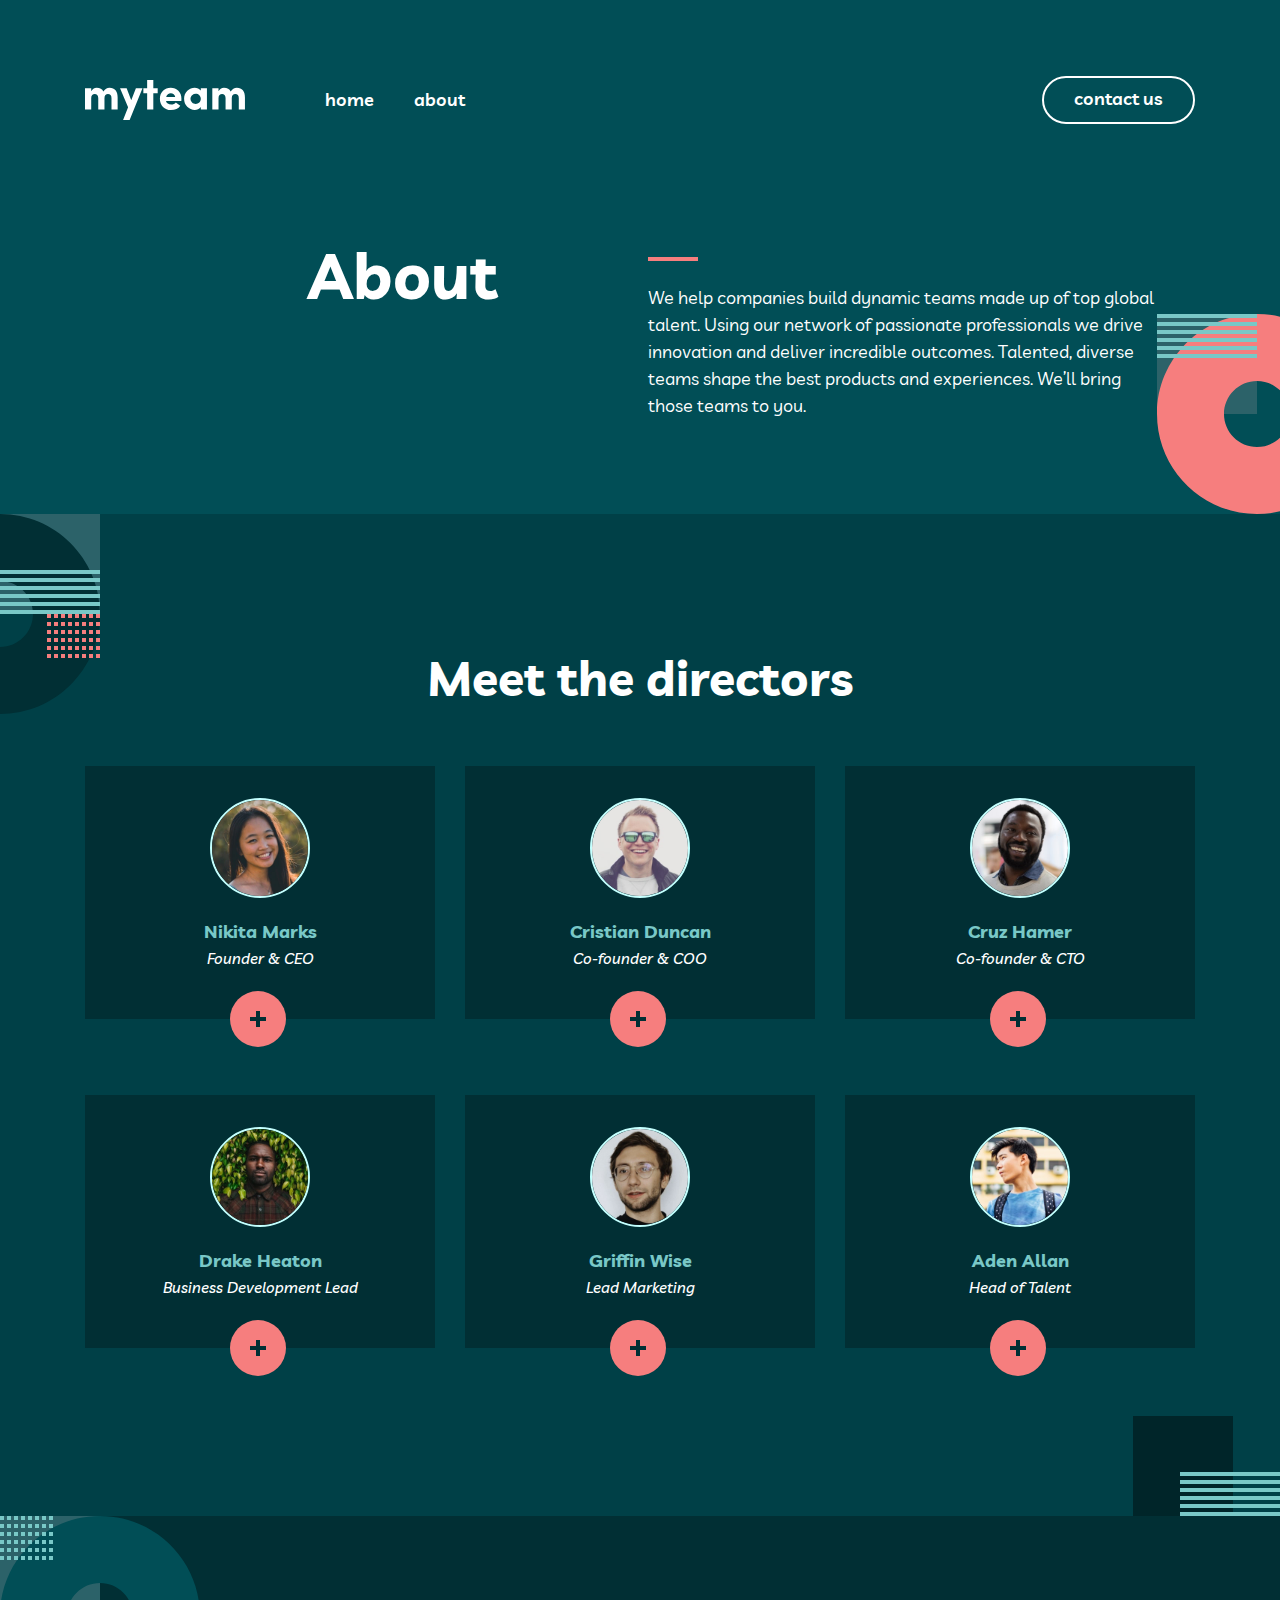
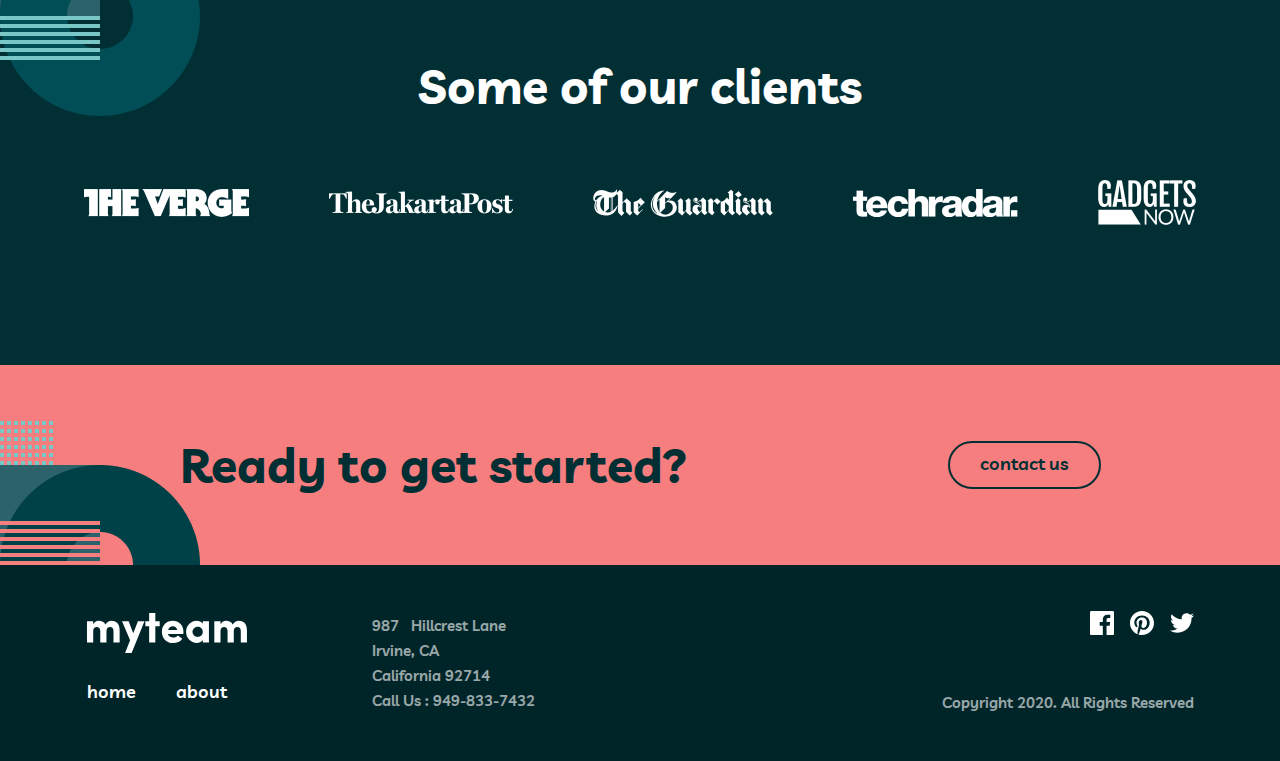
==== about.html @ 7f1a1cde "Merge pull request #20 from PovilasPal/GPTPOW-26-and-GPTPOW-27" ====
<!DOCTYPE html>
<html lang="en">
  <head>
    <meta charset="UTF-8" />
    <link rel="preconnect" href="https://fonts.googleapis.com" />
    <link rel="preconnect" href="https://fonts.gstatic.com" crossorigin />
    <link
      href="https://fonts.googleapis.com/css2?family=Exo+2:ital,wght@0,100..900;1,100..900&family=Livvic:ital,wght@0,100;0,200;0,300;0,400;0,500;0,600;0,700;0,900;1,100;1,200;1,300;1,400;1,500;1,600;1,700;1,900&display=swap"
      rel="stylesheet"
    />
    <link rel="stylesheet" href="css/styleDefault.css" />
    <link
      rel="stylesheet"
      href="https://cdnjs.cloudflare.com/ajax/libs/font-awesome/6.6.0/css/all.min.css"
      integrity="sha512-Kc323vGBEqzTmouAECnVceyQqyqdsSiqLQISBL29aUW4U/M7pSPA/gEUZQqv1cwx4OnYxTxve5UMg5GT6L4JJg=="
      crossorigin="anonymous"
      referrerpolicy="no-referrer"
    />
    <meta name="viewport" content="width=device-width, initial-scale=1.0" />
    <link rel="stylesheet" href="css/about.css" />
    <title>GPTPower</title>
  </head>
  <body>
    <header class="header-main">
      <div class="navbar">
        <!-- Navigation links -->
        <div class="nav-links">
          <!-- Logo as an image -->
          <img src="pictures/myteam 2.svg" alt="myteam" class="myteam-logo" />
          <!-- Home link -->
          <a href="index.html" class="nav-item home">home</a>
          <!-- About link -->
          <a href="about.html" class="nav-item about">about</a>
        </div>
        <!-- Contact button -->
        <a href="contact.html" class="button button-one">contact us</a>
      </div>
    </header>
<!-- Header section for mobile screens-->
<header class="header-mobile">
  <div class="navbar-mobile">
      <!-- Logo -->
      <img src="pictures/myteam 2.svg" alt="myteam" class="myteam-logo-mobile">

 

      <!--  Burger menu icon (3 lines) -->
      <div class="burger-menu" onclick="toggleMenu()">
          <div></div>
          <div></div>
          <div></div>
      </div>
  </div>

  <!-- Mobile menu (only visible on mobile screens) -->

<div class="mobile-menu" id="mobileMenu">
  <img class="close-menu" onclick="toggleMenu()"  alt="" src="pictures/Group 2.svg"></img>


  <a href="index.html" class="nav-item home-mobile">Home</a>
  <a href="about.html" class="nav-item about-mobile">About</a>
  <a href="contact.html"class="button-mobile button-one-mobile ">contact us</a>
</div>
</header>


    <!--About section one-->
    <section class="about-section">
      <div class="about-content">
        <h2>About</h2>
        <div class="underline"></div>
        <p>
          We help companies build dynamic teams made up of top global talent. Using our network of passionate professionals we drive innovation and deliver incredible outcomes. Talented, diverse teams shape the best products and experiences. We’ll bring those teams to you.
        </p>
      </div>
      <img class="about-decor" src="pictures/bg-pattern-about-1-mobile-nav-1.svg" alt="decorative shape">
    </section>

    <!-- Article two section -->
    <article class="article-two">
      <!-- Bakcground decoration image -->
      <img class="bd2" src="pictures/bg-pattern-about-2-contact-1.svg" alt="background decoration">
      <!-- Bakcground decoration image -->
      <img class="bd3" src="pictures/bg-pattern-home-4-about-3.svg" alt="background decoration">
      <!-- Article three content -->
      <h2>Meet the directors</h2>
      <!-- Employees cards -->
      <div class="employees">
          <!-- Card one -->
          <div class="card__inner">
            <!-- Card front -->
            <div class="card__face card__face--front">
              <!-- Employee picture -->
              <img class="picture" src="pictures/avatar-nikita.jpg" alt="Nikita picture">
              <!-- Employee name -->
              <h3>Nikita Marks</h3>
              <!-- Employee position -->
              <p class="positions">Founder & CEO</p>
              <!-- Plus logo -->
              <div class="bubble">
                <img class="plus" src="pictures/icon-cross.svg" alt="Plus sign">
              </div>
            </div>
            <!-- Card back -->
            <div class="card__face card__face--back">
              <!-- Employee name -->
              <h3>Nikita Marks</h3>
              <!-- Employee position -->
              <p class="motos">“Unleash Your Potential - Discover the Power of Work. Passion Meets Purpose: Let Your Work.”</p>
              <!-- Social medias logos -->
              <div class="about-logos">
                <a href="https://x.com/"><svg xmlns="http://www.w3.org/2000/svg" width="60" height="20" viewBox="0 0 60 20" fill="none"><path fill-rule="evenodd" clip-rule="evenodd" d="M42 0H58C59.1 0 60 0.9 60 2V18C60 19.1 59.1 20 58 20H42C40.9 20 40 19.1 40 18V2C40 0.9 40.9 0 42 0ZM46 17V8H43V17H46ZM44.5 6.3C43.5 6.3 42.7 5.5 42.7 4.5C42.7 3.5 43.5 2.7 44.5 2.7C45.5 2.7 46.3 3.5 46.3 4.5C46.3 5.5 45.5 6.3 44.5 6.3ZM54 17H57V11.3C57 9.4 55.4 7.8 53.5 7.8C52.6 7.8 51.5 8.4 51 9.2V8H48V17H51V11.7C51 10.9 51.7 10.2 52.5 10.2C53.3 10.2 54 10.9 54 11.7V17Z" fill="white" class="logo-linkedin"/></svg></a> <a href="https://www.linkedin.com/home"><svg xmlns="http://www.w3.org/2000/svg" width="60" height="20" viewBox="0 0 60 20" fill="none"><path d="M24 2.309C23.117 2.701 22.168 2.965 21.172 3.084C22.189 2.475 22.97 1.51 23.337 0.36C22.386 0.924 21.332 1.334 20.21 1.555C19.313 0.598 18.032 0 16.616 0C13.437 0 11.101 2.966 11.819 6.045C7.728 5.84 4.1 3.88 1.671 0.901C0.381 3.114 1.002 6.009 3.194 7.475C2.388 7.449 1.628 7.228 0.965 6.859C0.911 9.14 2.546 11.274 4.914 11.749C4.221 11.937 3.462 11.981 2.69 11.833C3.316 13.789 5.134 15.212 7.29 15.252C5.22 16.875 2.612 17.6 0 17.292C2.179 18.689 4.768 19.504 7.548 19.504C16.69 19.504 21.855 11.783 21.543 4.858C22.505 4.163 23.34 3.296 24 2.309Z" fill="white" class="logo-twitter"/>
                </svg></a>
              </div>
              <!-- X logo -->
              <div class="bubble-blue">
                <img class="xsign" src="pictures/icon-cross.svg" alt="X sign">
              </div>
            </div>  
          </div>
          <!-- Card two -->
          <div class="card__inner">
            <!-- Card front -->
            <div class="card__face card__face--front">
              <!-- Employee picture -->
              <img class="picture" src="pictures/avatar-christian.jpg" alt="Christian picture">
              <!-- Employee name -->
              <h3>Cristian Duncan</h3>
              <!-- Employee position -->
              <p class="positions">Co-founder & COO</p>
              <!-- Plus logo -->
              <div class="bubble">
                <img class="plus" src="pictures/icon-cross.svg" alt="Plus sign">
              </div>
            </div>
            <!-- Card back -->
            <div class="card__face card__face--back">
              <!-- Employee name -->
              <h3>Cristian Duncan</h3>
              <!-- Employee position -->
              <p class="motos">“Conquer the Day, One Task at a Time - The Art of Work. Elevate Your Craft, Elevate Your Life.”</p>
              <!-- Social medias logos -->
              <div class="about-logos">
                <a href="https://x.com/"><svg xmlns="http://www.w3.org/2000/svg" width="60" height="20" viewBox="0 0 60 20" fill="none"><path fill-rule="evenodd" clip-rule="evenodd" d="M42 0H58C59.1 0 60 0.9 60 2V18C60 19.1 59.1 20 58 20H42C40.9 20 40 19.1 40 18V2C40 0.9 40.9 0 42 0ZM46 17V8H43V17H46ZM44.5 6.3C43.5 6.3 42.7 5.5 42.7 4.5C42.7 3.5 43.5 2.7 44.5 2.7C45.5 2.7 46.3 3.5 46.3 4.5C46.3 5.5 45.5 6.3 44.5 6.3ZM54 17H57V11.3C57 9.4 55.4 7.8 53.5 7.8C52.6 7.8 51.5 8.4 51 9.2V8H48V17H51V11.7C51 10.9 51.7 10.2 52.5 10.2C53.3 10.2 54 10.9 54 11.7V17Z" fill="white" class="logo-linkedin"/></svg></a> <a href="https://www.linkedin.com/home"><svg xmlns="http://www.w3.org/2000/svg" width="60" height="20" viewBox="0 0 60 20" fill="none"><path d="M24 2.309C23.117 2.701 22.168 2.965 21.172 3.084C22.189 2.475 22.97 1.51 23.337 0.36C22.386 0.924 21.332 1.334 20.21 1.555C19.313 0.598 18.032 0 16.616 0C13.437 0 11.101 2.966 11.819 6.045C7.728 5.84 4.1 3.88 1.671 0.901C0.381 3.114 1.002 6.009 3.194 7.475C2.388 7.449 1.628 7.228 0.965 6.859C0.911 9.14 2.546 11.274 4.914 11.749C4.221 11.937 3.462 11.981 2.69 11.833C3.316 13.789 5.134 15.212 7.29 15.252C5.22 16.875 2.612 17.6 0 17.292C2.179 18.689 4.768 19.504 7.548 19.504C16.69 19.504 21.855 11.783 21.543 4.858C22.505 4.163 23.34 3.296 24 2.309Z" fill="white" class="logo-twitter"/>
                </svg></a>
              </div>
              <!-- X logo -->
              <div class="bubble-blue">
                <img class="xsign" src="pictures/icon-cross.svg" alt="X sign">
              </div>
            </div>  
          </div>
          <!-- Card three -->
          <div class="card__inner">
            <!-- Card front -->
            <div class="card__face card__face--front">
              <!-- Employee picture -->
              <img class="picture" src="pictures/avatar-cruz.jpg" alt="Cruz picture">
              <!-- Employee name -->
              <h3>Cruz Hamer</h3>
              <!-- Employee position -->
              <p class="positions">Co-founder & CTO</p>
              <!-- Plus logo -->
              <div class="bubble">
                <img class="plus" src="pictures/icon-cross.svg" alt="Plus sign">
              </div>
            </div>
            <!-- Card back -->
            <div class="card__face card__face--back">
              <!-- Employee name -->
              <h3>Cruz Hamer</h3>
              <!-- Employee position -->
              <p class="motos">“Embrace the Grind, Reap the Rewards - The Mantra of Work. Dare to Excel, Dare to Succeed.”</p>
              <!-- Social medias logos -->
              <div class="about-logos">
                <a href="https://x.com/"><svg xmlns="http://www.w3.org/2000/svg" width="60" height="20" viewBox="0 0 60 20" fill="none"><path fill-rule="evenodd" clip-rule="evenodd" d="M42 0H58C59.1 0 60 0.9 60 2V18C60 19.1 59.1 20 58 20H42C40.9 20 40 19.1 40 18V2C40 0.9 40.9 0 42 0ZM46 17V8H43V17H46ZM44.5 6.3C43.5 6.3 42.7 5.5 42.7 4.5C42.7 3.5 43.5 2.7 44.5 2.7C45.5 2.7 46.3 3.5 46.3 4.5C46.3 5.5 45.5 6.3 44.5 6.3ZM54 17H57V11.3C57 9.4 55.4 7.8 53.5 7.8C52.6 7.8 51.5 8.4 51 9.2V8H48V17H51V11.7C51 10.9 51.7 10.2 52.5 10.2C53.3 10.2 54 10.9 54 11.7V17Z" fill="white" class="logo-linkedin"/></svg></a> <a href="https://www.linkedin.com/home"><svg xmlns="http://www.w3.org/2000/svg" width="60" height="20" viewBox="0 0 60 20" fill="none"><path d="M24 2.309C23.117 2.701 22.168 2.965 21.172 3.084C22.189 2.475 22.97 1.51 23.337 0.36C22.386 0.924 21.332 1.334 20.21 1.555C19.313 0.598 18.032 0 16.616 0C13.437 0 11.101 2.966 11.819 6.045C7.728 5.84 4.1 3.88 1.671 0.901C0.381 3.114 1.002 6.009 3.194 7.475C2.388 7.449 1.628 7.228 0.965 6.859C0.911 9.14 2.546 11.274 4.914 11.749C4.221 11.937 3.462 11.981 2.69 11.833C3.316 13.789 5.134 15.212 7.29 15.252C5.22 16.875 2.612 17.6 0 17.292C2.179 18.689 4.768 19.504 7.548 19.504C16.69 19.504 21.855 11.783 21.543 4.858C22.505 4.163 23.34 3.296 24 2.309Z" fill="white" class="logo-twitter"/>
                </svg></a>
              </div>
              <!-- X logo -->
              <div class="bubble-blue">
                <img class="xsign" src="pictures/icon-cross.svg" alt="X sign">
              </div>
            </div>  
          </div>
          <!-- Card four -->
          <div class="card__inner">
            <!-- Card front -->
            <div class="card__face card__face--front">
              <!-- Employee picture -->
              <img class="picture" src="pictures/avatar-drake.jpg" alt="Drake picture">
              <!-- Employee name -->
              <h3>Drake Heaton</h3>
              <!-- Employee position -->
              <p class="positions">Business Development Lead</p>
              <!-- Plus logo -->
              <div class="bubble">
                <img class="plus" src="pictures/icon-cross.svg" alt="Plus sign">
              </div>
            </div>
            <!-- Card back -->
            <div class="card__face card__face--back">
              <!-- Employee name -->
              <h3>Drake Heaton</h3>
              <!-- Employee position -->
              <p class="motos">“Forge Your Path, One Step at a Time - The Journey of Work. Unlock Your Brilliance.”</p>
              <!-- Social medias logos -->
              <div class="about-logos">
                <a href="https://x.com/"><svg xmlns="http://www.w3.org/2000/svg" width="60" height="20" viewBox="0 0 60 20" fill="none"><path fill-rule="evenodd" clip-rule="evenodd" d="M42 0H58C59.1 0 60 0.9 60 2V18C60 19.1 59.1 20 58 20H42C40.9 20 40 19.1 40 18V2C40 0.9 40.9 0 42 0ZM46 17V8H43V17H46ZM44.5 6.3C43.5 6.3 42.7 5.5 42.7 4.5C42.7 3.5 43.5 2.7 44.5 2.7C45.5 2.7 46.3 3.5 46.3 4.5C46.3 5.5 45.5 6.3 44.5 6.3ZM54 17H57V11.3C57 9.4 55.4 7.8 53.5 7.8C52.6 7.8 51.5 8.4 51 9.2V8H48V17H51V11.7C51 10.9 51.7 10.2 52.5 10.2C53.3 10.2 54 10.9 54 11.7V17Z" fill="white" class="logo-linkedin"/></svg></a> <a href="https://www.linkedin.com/home"><svg xmlns="http://www.w3.org/2000/svg" width="60" height="20" viewBox="0 0 60 20" fill="none"><path d="M24 2.309C23.117 2.701 22.168 2.965 21.172 3.084C22.189 2.475 22.97 1.51 23.337 0.36C22.386 0.924 21.332 1.334 20.21 1.555C19.313 0.598 18.032 0 16.616 0C13.437 0 11.101 2.966 11.819 6.045C7.728 5.84 4.1 3.88 1.671 0.901C0.381 3.114 1.002 6.009 3.194 7.475C2.388 7.449 1.628 7.228 0.965 6.859C0.911 9.14 2.546 11.274 4.914 11.749C4.221 11.937 3.462 11.981 2.69 11.833C3.316 13.789 5.134 15.212 7.29 15.252C5.22 16.875 2.612 17.6 0 17.292C2.179 18.689 4.768 19.504 7.548 19.504C16.69 19.504 21.855 11.783 21.543 4.858C22.505 4.163 23.34 3.296 24 2.309Z" fill="white" class="logo-twitter"/>
                </svg></a>
              </div>
              <!-- X logo -->
              <div class="bubble-blue">
                <img class="xsign" src="pictures/icon-cross.svg" alt="X sign">
              </div>
            </div>  
          </div>
          <!-- Card five -->
          <div class="card__inner">
            <!-- Card front -->
            <div class="card__face card__face--front">
              <!-- Employee picture -->
              <img class="picture" src="pictures/avatar-griffin.jpg" alt="Griffin picture">
              <!-- Employee name -->
              <h3>Griffin Wise</h3>
              <!-- Employee position -->
              <p class="positions">Lead Marketing</p>
              <!-- Plus logo -->
              <div class="bubble">
                <img class="plus" src="pictures/icon-cross.svg" alt="Plus sign">
              </div>
            </div>
            <!-- Card back -->
            <div class="card__face card__face--back">
              <!-- Employee name -->
              <h3>Griffin Wise</h3>
              <!-- Employee position -->
              <p class="motos">“Unique perspectives shape unique products, which is what you need to survive these days.”</p>
              <!-- Social medias logos -->
              <div class="about-logos">
                <a href="https://x.com/"><svg xmlns="http://www.w3.org/2000/svg" width="60" height="20" viewBox="0 0 60 20" fill="none"><path fill-rule="evenodd" clip-rule="evenodd" d="M42 0H58C59.1 0 60 0.9 60 2V18C60 19.1 59.1 20 58 20H42C40.9 20 40 19.1 40 18V2C40 0.9 40.9 0 42 0ZM46 17V8H43V17H46ZM44.5 6.3C43.5 6.3 42.7 5.5 42.7 4.5C42.7 3.5 43.5 2.7 44.5 2.7C45.5 2.7 46.3 3.5 46.3 4.5C46.3 5.5 45.5 6.3 44.5 6.3ZM54 17H57V11.3C57 9.4 55.4 7.8 53.5 7.8C52.6 7.8 51.5 8.4 51 9.2V8H48V17H51V11.7C51 10.9 51.7 10.2 52.5 10.2C53.3 10.2 54 10.9 54 11.7V17Z" fill="white" class="logo-linkedin"/></svg></a> <a href="https://www.linkedin.com/home"><svg xmlns="http://www.w3.org/2000/svg" width="60" height="20" viewBox="0 0 60 20" fill="none"><path d="M24 2.309C23.117 2.701 22.168 2.965 21.172 3.084C22.189 2.475 22.97 1.51 23.337 0.36C22.386 0.924 21.332 1.334 20.21 1.555C19.313 0.598 18.032 0 16.616 0C13.437 0 11.101 2.966 11.819 6.045C7.728 5.84 4.1 3.88 1.671 0.901C0.381 3.114 1.002 6.009 3.194 7.475C2.388 7.449 1.628 7.228 0.965 6.859C0.911 9.14 2.546 11.274 4.914 11.749C4.221 11.937 3.462 11.981 2.69 11.833C3.316 13.789 5.134 15.212 7.29 15.252C5.22 16.875 2.612 17.6 0 17.292C2.179 18.689 4.768 19.504 7.548 19.504C16.69 19.504 21.855 11.783 21.543 4.858C22.505 4.163 23.34 3.296 24 2.309Z" fill="white" class="logo-twitter"/>
                </svg></a>
              </div>
              <!-- X logo -->
              <div class="bubble-blue">
                <img class="xsign" src="pictures/icon-cross.svg" alt="X sign">
              </div>
            </div>  
          </div>
          <!-- Card six -->
          <div class="card__inner card-six">
            <!-- Card front -->
            <div class="card__face card__face--front">
              <!-- Employee picture -->
              <img class="picture" src="pictures/avatar-aden.jpg" alt="Aden picture">
              <!-- Employee name -->
              <h3>Aden Allan</h3>
              <!-- Employee position -->
              <p class="positions">Head of Talent</p>
              <!-- Plus logo -->
              <div class="bubble">
                <img class="plus" src="pictures/icon-cross.svg" alt="Plus sign">
              </div>
            </div>
            <!-- Card back -->
            <div class="card__face card__face--back">
              <!-- Employee name -->
              <h3>Aden Allan</h3>
              <!-- Employee position -->
              <p class="motos">“Empowered teams create truly amazing products. Set the north star and let them follow it.”</p>
              <!-- Social medias logos -->
              <div class="about-logos">
                <a href="https://x.com/"><svg xmlns="http://www.w3.org/2000/svg" width="60" height="20" viewBox="0 0 60 20" fill="none"><path fill-rule="evenodd" clip-rule="evenodd" d="M42 0H58C59.1 0 60 0.9 60 2V18C60 19.1 59.1 20 58 20H42C40.9 20 40 19.1 40 18V2C40 0.9 40.9 0 42 0ZM46 17V8H43V17H46ZM44.5 6.3C43.5 6.3 42.7 5.5 42.7 4.5C42.7 3.5 43.5 2.7 44.5 2.7C45.5 2.7 46.3 3.5 46.3 4.5C46.3 5.5 45.5 6.3 44.5 6.3ZM54 17H57V11.3C57 9.4 55.4 7.8 53.5 7.8C52.6 7.8 51.5 8.4 51 9.2V8H48V17H51V11.7C51 10.9 51.7 10.2 52.5 10.2C53.3 10.2 54 10.9 54 11.7V17Z" fill="white" class="logo-linkedin"/></svg></a> <a href="https://www.linkedin.com/home"><svg xmlns="http://www.w3.org/2000/svg" width="60" height="20" viewBox="0 0 60 20" fill="none"><path d="M24 2.309C23.117 2.701 22.168 2.965 21.172 3.084C22.189 2.475 22.97 1.51 23.337 0.36C22.386 0.924 21.332 1.334 20.21 1.555C19.313 0.598 18.032 0 16.616 0C13.437 0 11.101 2.966 11.819 6.045C7.728 5.84 4.1 3.88 1.671 0.901C0.381 3.114 1.002 6.009 3.194 7.475C2.388 7.449 1.628 7.228 0.965 6.859C0.911 9.14 2.546 11.274 4.914 11.749C4.221 11.937 3.462 11.981 2.69 11.833C3.316 13.789 5.134 15.212 7.29 15.252C5.22 16.875 2.612 17.6 0 17.292C2.179 18.689 4.768 19.504 7.548 19.504C16.69 19.504 21.855 11.783 21.543 4.858C22.505 4.163 23.34 3.296 24 2.309Z" fill="white" class="logo-twitter"/>
                </svg></a>
              </div>
              <!-- X logo -->
              <div class="bubble-blue">
                <img class="xsign" src="pictures/icon-cross.svg" alt="X sign">
              </div>
            </div>  
          </div>
      </div>
    </article>

    <!-- Article three -->
    <article class="clients-article">
      <!-- Corner decoration image -->
      <img
        src="pictures/bg-pattern-about-4.svg"
        alt="Corner decoration"
        class="corner-decoration"
      />
      <div class="clients-content">
              <!-- Article header -->
        <h2 class="clients-article-heading">Some of our clients</h2>
        <!-- Cient logos -->
        <div class="client-logos">
          <img
            src="pictures/logo-the-verge.png"
            alt="The Verge"
            class="verge"
          />
          <img
            src="pictures/logo-jakarta-post.png"
            alt="The Jakarta Post"
            class="jakarta"
          />
          <img
            src="pictures/logo-the-guardian.png"
            alt="The Guardian"
            class="guardian"
          />
          <img
            src="pictures/logo-tech-radar.png"
            alt="Techradar"
            class="techradar"
          />
          <img
            src="pictures/logo-gadgets-now.png"
            alt="Gadgets now"
            class="gadgetsnow"
        />
      </div>
    </article>

    <!-- Article four section -->
    <article class="article-four">
      <!-- Bakcground decoration image -->
      <img class="bd1" src="pictures/group8.png" alt="background decoration">
      <!-- Article four content -->
      <div class="contact-us">
          <h2>Ready to get started?</h2>
          <a class="button button-two" href="contact.html">contact us</a>
      </div>
    </article>



    <!-- Footer section -->
    <footer>
        <!-- Footer content -->
        <div class="footer-content">
            <!-- Left conternt in footer -->
            <div class="my-team">
                <!-- MyTeam logo -->
                <img src="pictures/myteam 2.svg" alt="myteam logo" class="my-team-logo">
                <!-- Navigation buttons -->
                <div class="nav-buttons">
                    <a href="index.html" class="button-home">home</a>
                    <a href="about.html" class="button-about">about</a>
                </div>
            </div>
            <!-- Middle content in footer (address) -->
            <div class="address-main">
                <p>987 &nbsp Hillcrest Lane<br>Irvine, CA<br>California 92714<br>Call Us : 949-833-7432</p>
            </div>
            <!-- Right content in footer -->
            <div class="logos-copy">
                <!-- Facebook, Pintarest and Twitter logos -->
                <div class="logos">
                  <a href="https://www.facebook.com/"><svg xmlns="http://www.w3.org/2000/svg" width="24" height="24" viewBox="0 0 24 24" fill="none"> <path d="M22.675 0H1.325C0.593 0 0 0.593 0 1.325V22.676C0 23.407 0.593 24 1.325 24H12.82V14.706H9.692V11.084H12.82V8.413C12.82 5.313 14.713 3.625 17.479 3.625C18.804 3.625 19.942 3.724 20.274 3.768V7.008L18.356 7.009C16.852 7.009 16.561 7.724 16.561 8.772V11.085H20.148L19.681 14.707H16.561V24H22.677C23.407 24 24 23.407 24 22.675V1.325C24 0.593 23.407 0 22.675 0Z" fill="white" class="footer-facebook"/></svg></a> 
                  <a href="https://www.pinterest.com/"><svg xmlns="http://www.w3.org/2000/svg" width="24" height="24" viewBox="0 0 24 24" fill="none"> <path d="M12 0C5.373 0 0 5.372 0 12C0 17.084 3.163 21.426 7.627 23.174C7.522 22.225 7.427 20.769 7.669 19.733C7.887 18.796 9.076 13.768 9.076 13.768C9.076 13.768 8.717 13.049 8.717 11.986C8.717 10.318 9.684 9.072 10.888 9.072C11.911 9.072 12.406 9.841 12.406 10.762C12.406 11.791 11.751 13.33 11.412 14.757C11.129 15.951 12.011 16.926 13.189 16.926C15.322 16.926 16.961 14.677 16.961 11.431C16.961 8.558 14.897 6.549 11.949 6.549C8.535 6.549 6.531 9.11 6.531 11.756C6.531 12.787 6.928 13.894 7.424 14.494C7.522 14.613 7.536 14.718 7.507 14.839L7.174 16.199C7.121 16.419 7 16.466 6.772 16.36C5.273 15.662 4.336 13.471 4.336 11.711C4.336 7.926 7.086 4.449 12.265 4.449C16.428 4.449 19.663 7.416 19.663 11.38C19.663 15.516 17.056 18.844 13.436 18.844C12.22 18.844 11.077 18.213 10.686 17.466L9.938 20.319C9.667 21.362 8.936 22.669 8.446 23.465C9.57 23.812 10.763 24 12 24C18.627 24 24 18.627 24 12C24 5.372 18.627 0 12 0Z" fill="white" class="footer-pintarest"/>
                    </svg></a> 
                  <a href="https://x.com/?mx=2"><svg xmlns="http://www.w3.org/2000/svg" width="24" height="20" viewBox="0 0 24 20" fill="none"> <path d="M24 2.55699C23.117 2.94899 22.168 3.21299 21.172 3.33199C22.189 2.72299 22.97 1.75799 23.337 0.607986C22.386 1.17199 21.332 1.58199 20.21 1.80299C19.313 0.845986 18.032 0.247986 16.616 0.247986C13.437 0.247986 11.101 3.21399 11.819 6.29299C7.728 6.08799 4.1 4.12799 1.671 1.14899C0.381 3.36199 1.002 6.25699 3.194 7.72299C2.388 7.69699 1.628 7.47599 0.965 7.10699C0.911 9.38799 2.546 11.522 4.914 11.997C4.221 12.185 3.462 12.229 2.69 12.081C3.316 14.037 5.134 15.46 7.29 15.5C5.22 17.123 2.612 17.848 0 17.54C2.179 18.937 4.768 19.752 7.548 19.752C16.69 19.752 21.855 12.031 21.543 5.10599C22.505 4.41099 23.34 3.54399 24 2.55699Z" fill="white" class="footer-twitter"/>
                  </svg></a>
                </div>
                <!-- Copyright text -->
                <div class="copyright">
                    <p>Copyright 2020. All Rights Reserved</p>
                </div>
            </div>
        </div>
    </footer>
      <script src="js/about.js"></script>
  </body>
  <script>
    function toggleMenu() {
        const menu = document.getElementById("mobileMenu");
        const burger = document.querySelector(".burger-menu");

        menu.classList.toggle("active");
        burger.style.display = menu.classList.contains("active") ? "none" : "flex";
    }
</script>
</html>
---- css/about.css ----
:root {
  --mg: #014e56;
  /* Main green */
  --lc: #f67e7e;
  /* Coral */
  --w: #ffffff;
  /* White */
  --rb: #79c8c7;
  /* Blue */
  --pb: #2c6269;
  /* Pine */
  --djg: #004047;
  /* Jungle */
  --ssg: #012f34;
  /* Sea green */
  --dg: #002529;
  /* Deep green */
  --ab: #c4fffe;
  /* Avatar border */
}

/* Hide mobile menu and burger icon on large screens */
.header-mobile {
  display: none;
}

/* 📱 Mobile and tablet styles (max-width: 375px) */
@media (max-width: 375px) {

  /* Hide default navigation links and Contact Us button on mobile */
  .header-main {
      display: none !important;
  }

  /* Display burger menu on mobile screens */
  .burger-menu {
      display: flex;
      position: absolute;
      right: 20px;
      width: 30px;
      height: 24px;
      flex-direction: column;
      justify-content: space-between;
      cursor: pointer;
      z-index: 1001;
  }

  /* Three lines (bars) for the burger menu */
  .burger-menu div {
      width: 30px;
      height: 3px;
      background-color: var(--w);
      transition: 0.3s;
  }

  /* Mobile menu styling (hidden by default) */
  .mobile-menu {
      display: flex;
      position: fixed;
      top: 0;
      right: -255px;
      width: 255px;
      height: 100vh;
      background-color: var(--mg);
      flex-direction: column;
      justify-content: center;
      align-items: center;
      gap: 20px;
      transition: right 0.3s ease-in-out;
      z-index: 1000;
  }

  /* Show mobile menu when active */
  .mobile-menu.active {
      right: 0;
  }

  .mobile-menu a {
      color: var(--w);
      text-decoration: none;
      font-size: 18px;
      font-weight: 600;
  }

  .close-menu {
      position: absolute;
      cursor: pointer;
      top: 56px;
      right: 25px;
      overflow: hidden;
      height: 17px;
      object-fit: cover;
  }

  .home-mobile {
      left: 48px;
      top: 112px;
      position: absolute;
      font-size: 18px;
      line-height: 28px;
      font-weight: 600;
      font-family: Livvic;
      color: var(--w);
  }

  .about-mobile {
      left: 48px;
      top: 164px;
      position: absolute;
      font-size: 18px;
      line-height: 28px;
      font-weight: 600;
      font-family: Livvic;
      color: var(--w);
  }

  .button-mobile {
      left: 48px;
      top: 228px;
      position: absolute;
      width: 153px;
      height: 48px;
      border: 2px solid var(--ssg);
      border-radius: 24px;
      font-size: 18px;
      font-weight: 600;
      line-height: 28px;
      box-sizing: border-box;
      padding: 7px;
      text-decoration: none;
      color: var(--w);
      background-color: var(--mg);
  }

  .button-one-mobile {
      font-size: 18px;
      line-height: 28px;
      font-weight: 600;
      font-family: Livvic;
      color: var(--w);
      border: 2px solid var(--w);
      border-radius: 24px;
      background-color: transparent;
      text-align: center;
      display: inline-block;
  }

  .header-mobile {
      font-family: 'Livvic', sans-serif;
      height: 128px;
      margin: 0 auto;
      display: flex;
      justify-content: left;
      align-items: center;
      background-color: var(--mg);
  }

  .navbar-mobile {
      width: 300px;
      height: 48px;
      display: flex;
      padding-left: 24px;
  }

  /* MyTeam logo */
  .myteam-logo-mobile {
      width: 128px;
      height: 32px;
      margin-right: 20px;
  }
}


/* Media queries configurations for tablet (768px) */

@media (max-width: 768px) {


  /* Header styles for tablets*/
  .header-main {
    font-family: "Livvic", sans-serif;
    width: 100%;
    height: 194px;
    margin: 0 auto;
    display: flex;
    justify-content: center;
    background-color: var(--mg) !important; /* Ensuring background color applies */
  }

  /* Navigation bar */
  .navbar {
    width: 100%;
    max-width: 689px !important; /* Adjusting width for tablet screens */
    margin-top: 72px !important; /* Adding top margin */
    height: 48px !important;
    display: flex;
    justify-content: space-between;
    align-items: center;
  }

  /* Navigation links container */
  .nav-links {
    display: flex !important;
    align-items: center !important;
  }

  /* General navigation item */
  .nav-item {
    color: var(--w); /* White text color */
    text-decoration: none;
    font-size: 18px;
    font-weight: 600;
    display: flex;
    align-items: center;
    line-height: 1;
  }

  /* Adjusting margin for Home and About links */
  .nav-item.home {
    margin-left: 28px !important;
    margin-right: 20px !important;
  }

  .nav-item.about {
    margin-left: 20px !important;
  }

  /* MyTeam logo adjustments */
  .myteam-logo {
    width: 128px !important;
    height: 32px !important;
    margin-right: 20px !important;
  }

  /* Contact button styles */
  .button-one {
    color: var(--w);
    border: 2px solid var(--w);
    border-radius: 24px;
    background-color: transparent;
    text-align: center;
    position: relative;
  }

  /* Hover effect for the contact button */
  .button-one:hover {
    background-color: var(--w);
    color: var(--mg);
  }
}

/* Page main rules */

* {
  margin: 0px;
  padding: 0px;
  font-family: "Livvic", sans-serif;
  font-optical-sizing: auto;
  font-style: normal;
}
/* ----- ARTICLE THREE ----- */

/* Background */

.clients-article {
  background-color: var(--ssg);
  width: 100%;
  position: relative;
  overflow: hidden;
}

/* Corner decoration */

.corner-decoration {
  position: absolute;
  top: 0;
  left: 0;
  width: 200px;
  height: 200px;
}

/* Article three content configurations */

.clients-content {
  display: flex;
  flex-direction: column;
  justify-content: center;
  align-items: center;
  gap: 64px;
}

/* Article heading */

.clients-article-heading {
  color: var(--w);
  font-size: 48px;
  font-weight: 700;
  margin-top: 140px;
}

/* Article logos */

.client-logos {
  display: inline-flex;
  justify-content: center;
  align-items: center;
  gap: 80px;
  margin-bottom: 140px;
}

/* Logo size */

.verge {
  width: 165px;
  height: 28px;
}

/* Logo size */

.jakarta {
  width: 184px;
  height: 23px;
}

/* Logo size */

.guardian {
  width: 180px;
  height: 28px;
}

/* Logo size */

.techradar {
  width: 165px;
  height: 28px;
}

/* Logo size */

.gadgetsnow {
  width: 98px;
  height: 45px;
}

/* Media queries configurations for tablet (768px) */

@media (max-width: 768px) {

  .corner-decoration {
    top: -100px;
  }

  .clients-article-heading {
    margin-top: 100px;
    font-size: 32px;
    font-weight: 700;
    line-height: 32px;
  }

  .clients-content {
    gap: 48px;
  }

  .client-logos {
    gap: 49px;
    margin-bottom: 100px;
  }

  .verge {
    width: 103px;
    height: 17px;
  }
  
  /* Logo size */
  
  .jakarta {
    width: 114px;
    height: 14px;
  }
  
  /* Logo size */
  
  .guardian {
    width: 112px;
    height: 17px;
  }
  
  /* Logo size */
  
  .techradar {
    width: 103px;
    height: 17px;
  }
  
  /* Logo size */
  
  .gadgetsnow {
    width: 61px;
    height: 28px;
  }

}

/* Media queries configurations for phone (375px) */

@media (max-width: 375px) {

  .corner-decoration {
    left: -100px;
  }

  .clients-content {
    gap: 64px;
  }

  .clients-article-heading {
    margin-top: 88px;
  }

  .client-logos {
    display: flex;
    flex-direction: column;
    gap: 56.92px;
    margin-bottom: 88px;
  }

  .verge {
    width: 146.56126px;
    height: 24.18972px;
  }
  
  /* Logo size */
  
  .jakarta {
    width: 162.21344px;
    height: 19.92095px;
  }
  
  /* Logo size */
  
  .guardian {
    width: 159.36758px;
    height: 24.18972px;
  }
  
  /* Logo size */
  
  .techradar {
    width: 146.56126px;
    height: 24.18972px;
  }
  
  /* Logo size */
  
  .gadgetsnow {
    width: 86.79842px;
    height: 39.8419px;
  }

}


/* ----- ABOUT ARTICLE TWO ----- */

/* About rticle two bakcground color */

.article-two {
    background-color: var(--djg);
    color: var(--w);
    position: relative;
    width: 100%;
    overflow: hidden;
}

/* Background decoration positioning */

.bd2 {
    position: absolute;
    top: 0px;
    left: -100px;
}

/* Background decoration positioning */

.bd3 {
    position: absolute;
    bottom: 0px;
    right: 0px;
}

/* Employee cards settings */

.employees {
    display: flex;
    justify-content: center;
    align-items: center;
    flex-wrap: wrap; 
    flex-grow: 3;
    gap: 76px 30px;
}

/* H2 size, position and color configuration */

.article-two h2 {
    text-align: center;
    padding-top: 140px;
    padding-bottom: 64px;
    font-size: 48px;
    font-weight: 700;
    line-height: 48px;
}

/* Adding effects */

.card__inner {
  width: 350px;
  height: 253px;
  transition: transform 1s;
  transform-style: preserve-3d;
  margin-bottom: auto;
}

.card__inner.flipped {
  transform: rotateY(180deg);
}

/* Cards size , position and background color */

.card__face {
    width: 100%;
    height: 100%;
    text-align: center;
    -webkit-backface-visibility: hidden;
    backface-visibility: hidden;
    position: absolute;
}

/* Front card background color and flipping time */

.card__face--front {
  background-color: var(--ssg);
  transition: all 0.3s ease;
}

/* Back card configurations */

.card__face--back {
  background-color: var(--dg);
  transform: rotateY(180deg);
  display: flex;
  flex-direction: column;
  justify-items: center;
  position: relative;
}

/* Setting margin for last card */

.card-six {
  margin-bottom: 168px;
}

/* Set size for picture added borders and set correct borders */

.picture {
    width: 96px;
    height: 96px;
    border: 2px solid var(--ab);
    border-radius: 96px;
    margin-top: 32px;
    margin-bottom: 16px;
}

/* H3 text and color configuration */

.employees h3 {
    color: var(--rb);
    font-size: 18px;
    font-weight: 700;
    line-height: 28px;
}

/* Text and position configuration */

.card__face--front p {
    margin-bottom: 28px;
    font-size: 15px;
    font-style: italic;
    font-weight: 500;
    line-height: 25px;
}

/* Text, box size and position configuration */

.card__face--back p {
  font-size: 15px;
  font-weight: 600;
  line-height: 25px;
  width: 254px;
  margin: 0px auto;
}

/* Text and position configuration */

.card__face--back p {
  margin-bottom: 24px;
  font-size: 15px;
  font-weight: 600;
  line-height: 25px;
}

/* Text and position configuration */

.card__face--back h3 {
  margin-bottom: 8px;
  margin-top: 35px;
  font-size: 18px;
  font-weight: 700;
  line-height: 28px;
}

/* Plus button configuration */

.bubble {
  height: 56px;
  width: 56px;
  border-radius: 56px;
  background-color: var(--lc);
  display: flex;
  justify-content: center;
  align-items: center;
  margin: 0px auto;
  position: absolute;
  bottom: -28px;
  left: 145px;
}

/* Plus button hover configuration */

.bubble:hover {
  background-color: var(--rb);
  cursor: pointer;
}

/* X button configuration */

.bubble-blue {
  height: 56px;
  width: 56px;
  border-radius: 56px;
  background-color: var(--rb);
  display: flex;
  justify-content: center;
  align-items: center;
  margin: 0px auto;
  position: absolute;
  bottom: -28px;
  left: 145px;
}

/* X button hover configuration */

.bubble-blue:hover {
  background-color: var(--lc);
  cursor: pointer;
}

/* Transforming plus to X */

.xsign {
  transform: rotate(45deg);
}

/* Social medias logos configuration */

.about-logos {
  display: inline-flex;
  justify-content: center;
  gap: 20px;
}

/* Twitter logo hover */

.logo-twitter:hover {
  fill: var(--lc);
}

/* LinkedIn logo hover */

.logo-linkedin:hover {
  fill: var(--lc);
}

/* Media queries configurations for tablet (768px) */

@media (max-width: 768px) {

  .article-two h2 {
    padding-top: 100px;
    padding-bottom: 48px;
    font-size: 32px;
    font-weight: 700;
    line-height: 32px
  }

  .card__inner {
    width: 281px;
  }

  .card-six {
    margin-bottom: 128px;
  }

  .employees {
    display: flex;
    justify-content: center;
    align-items: center;
    flex-wrap: wrap; 
    flex-grow: 3;
    gap: 76px 11px;
  }

  .bubble {
    left: 112px;
  }

  .bubble-blue {
    left: 112px;
  }

}

/* Media queries configurations for phone (375px) */

@media (max-width: 375px) {

  .article-two h2 {
    padding-top: 88px;
  }

  .employees {
    display: flex;
    justify-content: center;
    align-items: center;
    flex-wrap: wrap; 
    flex-grow: 3;
    gap: 52px 0px;
  }

  .card-six {
    margin-bottom: 116px;
  }

  .card__inner {
    width: 327px;
  }

  .bubble {
    left: 135px;
  }

  .bubble-blue {
    left: 135px;
  }

  .bd2 {
    top: -100px;
}

}

/* ----- ARTICLE FOUR ----- */

/* Article four bakcground color */

.article-four {
  background-color: var(--lc);
  position: relative;
  overflow: hidden;
}

/* Styles for article content */

.contact-us {
  width: 100%;
  display: flex;
  justify-content: center;
  align-items: center;
  gap: 260px;
  flex-wrap: wrap;
}

/* Background decoration positioning */

.bd1 {
  position: absolute;
  bottom: 0px;
}

/* Text size and color configuration */

.contact-us h2 {
  color: var(--ssg);
  font-size: 48px;
  font-weight: 700;
  line-height: 48px;
}

/* Button styles */

.button {
  width: 153px;
  height: 48px;
  border: 2px solid var(--ssg);
  border-radius: 24px;
  font-size: 18px;
  font-weight: 600;
  line-height: 28px;
  box-sizing: border-box;
  padding: 7px;
  text-decoration: none;
  margin-top: 76px;
  margin-bottom: 76px;
}

/* Setting correct collors for button */

.button-two {
  background-color: transparent;
  color: var(--ssg);
  text-align: center;
  position: relative;
}

/* Hover for button */

.button-two:hover {
  background-color: var(--ssg);
  color: var(--w);
  cursor: pointer;
}

/* Media queries configurations for tablet (768px) */

@media (max-width: 768px) {

  .contact-us h2 {
    font-size: 32px;
    font-weight: 700;
    line-height: 32px;
  }

  .contact-us {
    gap: 84px;
  }

  .bd1 {
    bottom: -22px;
  }

}

/* Media queries configurations for phone (375px) */

@media (max-width: 375px) {

  .contact-us {
    gap: 24px;
  }

  .button {
    margin-top: 0px;
    margin-bottom: 83px;
  }

  .contact-us h2 {
    margin-top: 83px;
    height: 64px;
    width: 327px;
    text-align: center;
  }

}

/* ----- FOOTER ----- */

/* Footer background and text/symbols colors */

footer {
  background-color: var(--dg);
  color: var(--w);
}

/* Styles for footer content */

.footer-content {
  width: 100%;
  display: flex;
  justify-content: center;
  align-items: center;
  flex-wrap: wrap;
  gap: 125px;
}

/* Image and navigation buttuns configuration */

.my-team {
  height: 100px;
  display: flex;
  flex-direction: column;
  justify-content: flex-start;
  gap: 25px;
}

.my-team-logo {
  width: 160px;
  height: 40px;
  
}

/* Navigation buttons styles and positioning */

.nav-buttons {
  font-size: 18px;
  font-weight: 600;
  line-height: 28px;
  display: inline-flex;
  gap: 40px;
}

/* Navigation buttuns color and decoration */

.nav-buttons a {
  text-decoration: none;
  color: var(--w);
}

/* Hovers for buttons home and about */

.button-home:hover {
  color: var(--lc);
}

.button-about:hover {
  color: var(--lc);
}

/* Styles for address text */

.address-main {
  width: 445px;
  height: 100px;
  opacity: 0.6;
  font-size: 15px;
  font-weight: 600;
  line-height: 25px;
  margin-top: 48px;
  margin-bottom: 48px;
}

/* Logos configuration */

.logos-copy {
  display: flex;
  flex-direction: column;
  gap: 51px;
  justify-content: flex-end;
}

/* Logos configuration */

.logos {
  display: inline-flex;
  justify-content: flex-end;
  align-items: center;
  gap: 16px;
}

/* Hovers for social media logos */

.footer-facebook:hover {
  fill: var(--lc);
}

.footer-pintarest:hover {
  fill: var(--lc);
}

.footer-twitter:hover {
  fill: var(--lc);
}

/* Copyright text styles */

.copyright {
  opacity: 0.6;
  font-size: 15px;
  font-weight: 600;
  line-height: 25px;
}

/* Media queries configurations for tablet */

@media (max-width: 768px) {

  .address-main {
    width: 280px;
    height: 100px;
    opacity: 0.6;
    font-size: 15px;
    font-weight: 600;
    line-height: 25px;
    text-align: end;
    margin-top: 56px;
    margin-bottom: 0px;
  }

  .footer-content {
    width: 100%;
    display: flex;
    justify-content: center;
    align-items: center;
    flex-wrap: wrap;
    gap: 34px 302px;
  }

  .my-team-logo {
    width: 96px;
    height: 24px;
  }

  .my-team {
    height: 100px;
    display: flex;
    flex-direction: column;
    justify-content: flex-start;
    gap: 53px;
    margin-top: 56px;
    margin-bottom: 0px;
  }

  .nav-buttons {
    font-size: 15px;
    font-weight: 600;
    line-height: 25px;
    display: inline-flex;
    gap: 24px;
  }

  .logos-copy {
    display: flex;
    flex-direction: row;
    gap: 330px;
    justify-content: center;
    align-items: flex-start;
  }

  .logos {
    height: 24px;
  }

  .copyright {
    margin-bottom: 56px;
  }

}

@media (max-width: 375px) {

  .address-main {
    width: 327px;
    height: 100px;
    opacity: 0.6;
    font-size: 15px;
    font-weight: 600;
    line-height: 25px;
    text-align: center;
    margin-top: 0px;
    margin-bottom: 0px;
  }

  .footer-content {
    width: 100%;
    display: flex;
    justify-content: center;
    align-items: center;
    flex-wrap: wrap;
    gap: 0px 0px;
  }

  .my-team {
    height: auto;
    display: flex;
    flex-direction: column;
    justify-content: center;
    align-items: center;
    gap: 24px;
    margin-top: 66px;
  }

  .nav-buttons {
    gap: 24px;
    margin-bottom: 24px;
  }

  .logos-copy {
    display: flex;
    flex-direction: column;
    gap: 16px;
    justify-content: center;
    align-items: center;
    margin-top: 40px;
  }

  .copyright {
    margin-bottom: 64px;
  }

}

/* Header container */
.header-main {
    font-family: 'Livvic', sans-serif;
    width: 100%;
    height: 194px;
    margin: 0 auto;
    display: flex;
    justify-content: center;
  
    background-color: var(--mg);
}

/* Navigation bar */
.navbar {
    width: 100%;
    max-width: 1110px;
    height: 48px;
    margin-top: 76px !important; /* Adding top margin */
    display: flex;
    justify-content: space-between;
    align-items: center;
}

/* Navigation links container */
.nav-links {
    display: flex;
    align-items: center;
}

/* General navigation item */
.nav-item {
    color: var(--w);
    text-decoration: none;
    font-size: 18px;
    font-weight: 600;
    display: flex;
    align-items: center;
    line-height: 1;
}

/* Home link */
.nav-item.home {
    margin-left: 60px;
    margin-right: 20px;
}

/* About link */
.nav-item.about {
    margin-left: 20px;
}

/* Hover effect for links */
.nav-item:hover {
    color: var(--lc);
}

/* MyTeam logo */
.myteam-logo {
    width: 160px;
    height: 40px;
    margin-right: 20px;
}

/* Contact button styling */
.button-one {
    color: var(--w);
    border: 2px solid var(--w);
    border-radius: 24px;
    background-color: transparent;
    text-align: center;
    position: relative;
}

/* Hover effect for the contact button */

.button-one:hover {
    background-color: var(--w);
    color: var(--mg);
}

/* ----- ABOUT SECTION ONE  ----- */
.about-section {
  background-color: #014E56;
  padding: 60px 10%;
  display: flex;
  justify-content: space-between;
  align-items: center;
  position: relative;
  overflow: hidden;

}

.about-content {
 max-width: 50%;
 color: white;
}

.about-content h2 {
 width: 350px;
 position: relative;
 height: 20px;
 text-align: left;
 font-size: 64px;
 color: white;
 font-family: 'Livvic', sans-serif;
 bottom: 30px;
 left: 180px;
}

.underline {
  width: 50px;
  height: 4px;
  background-color: #F67E7E;
  position: relative;
  top: -28px;
  left: 520px;
}

.about-content p {
  position: relative;
  font-family: "Livvic", sans-serif;
  font-size: 18px;
  color: #ffffff;
  line-height: 1.5;
  text-align: left;
  margin-top: 20px;
  left: 520px;
  bottom: 25px;
}

.about-decor {
  position: relative;
  text-align: left;
  left: 205px;
  bottom: -60px;
}
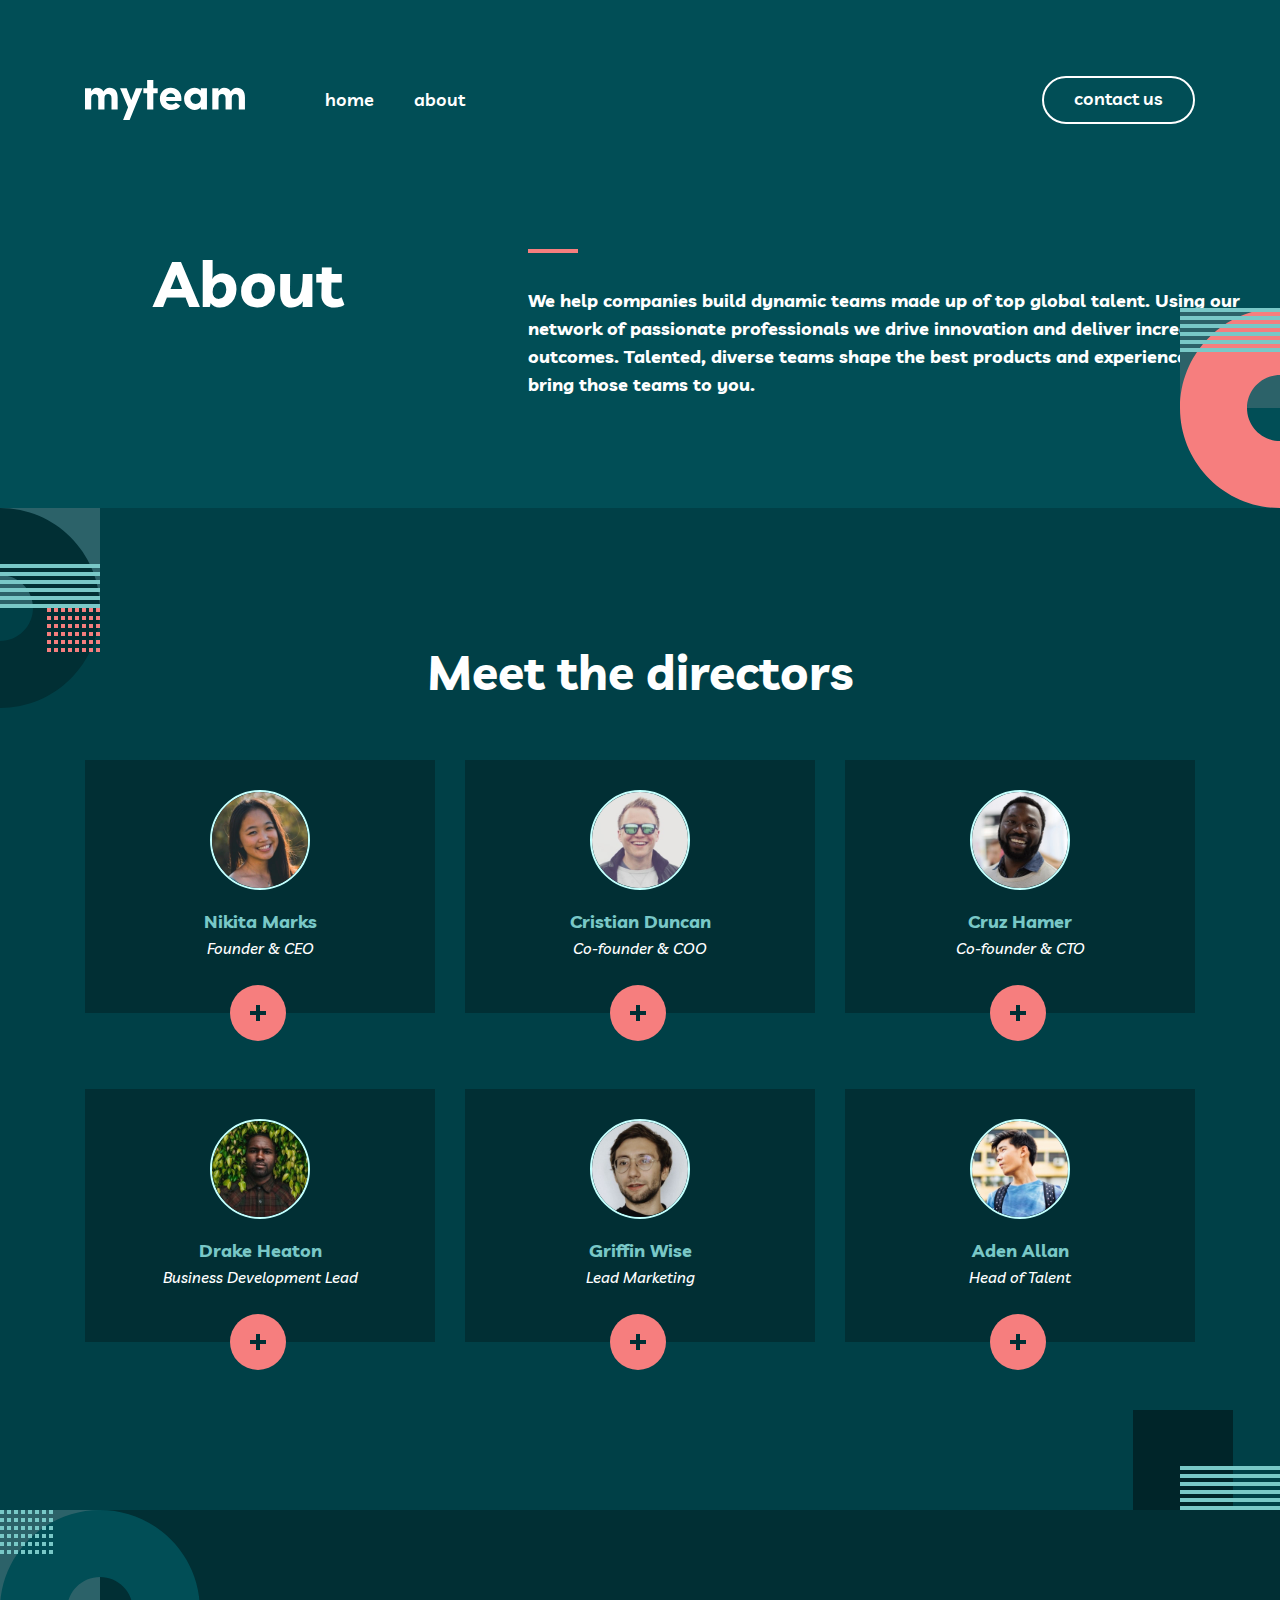
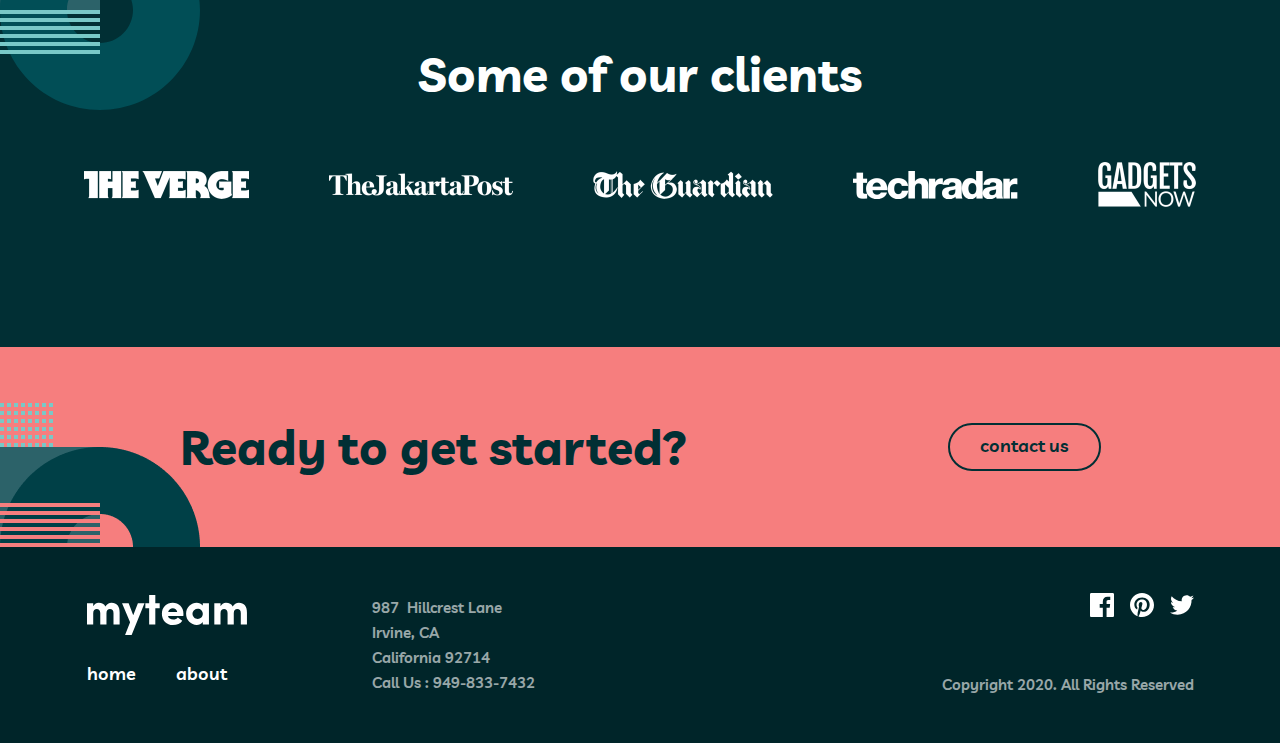
==== commit d67911d0: "Some bugs fixed" ====
--- a/about.html
+++ b/about.html
@@ -110,8 +110,7 @@
               <p class="motos">“Unleash Your Potential - Discover the Power of Work. Passion Meets Purpose: Let Your Work.”</p>
               <!-- Social medias logos -->
               <div class="about-logos">
-                <a href="https://x.com/"><svg xmlns="http://www.w3.org/2000/svg" width="60" height="20" viewBox="0 0 60 20" fill="none"><path fill-rule="evenodd" clip-rule="evenodd" d="M42 0H58C59.1 0 60 0.9 60 2V18C60 19.1 59.1 20 58 20H42C40.9 20 40 19.1 40 18V2C40 0.9 40.9 0 42 0ZM46 17V8H43V17H46ZM44.5 6.3C43.5 6.3 42.7 5.5 42.7 4.5C42.7 3.5 43.5 2.7 44.5 2.7C45.5 2.7 46.3 3.5 46.3 4.5C46.3 5.5 45.5 6.3 44.5 6.3ZM54 17H57V11.3C57 9.4 55.4 7.8 53.5 7.8C52.6 7.8 51.5 8.4 51 9.2V8H48V17H51V11.7C51 10.9 51.7 10.2 52.5 10.2C53.3 10.2 54 10.9 54 11.7V17Z" fill="white" class="logo-linkedin"/></svg></a> <a href="https://www.linkedin.com/home"><svg xmlns="http://www.w3.org/2000/svg" width="60" height="20" viewBox="0 0 60 20" fill="none"><path d="M24 2.309C23.117 2.701 22.168 2.965 21.172 3.084C22.189 2.475 22.97 1.51 23.337 0.36C22.386 0.924 21.332 1.334 20.21 1.555C19.313 0.598 18.032 0 16.616 0C13.437 0 11.101 2.966 11.819 6.045C7.728 5.84 4.1 3.88 1.671 0.901C0.381 3.114 1.002 6.009 3.194 7.475C2.388 7.449 1.628 7.228 0.965 6.859C0.911 9.14 2.546 11.274 4.914 11.749C4.221 11.937 3.462 11.981 2.69 11.833C3.316 13.789 5.134 15.212 7.29 15.252C5.22 16.875 2.612 17.6 0 17.292C2.179 18.689 4.768 19.504 7.548 19.504C16.69 19.504 21.855 11.783 21.543 4.858C22.505 4.163 23.34 3.296 24 2.309Z" fill="white" class="logo-twitter"/>
-                </svg></a>
+                <a href="https://x.com/"><svg xmlns="http://www.w3.org/2000/svg" width="24" height="19.5" viewBox="0 0 24 19.5" fill="none"><path d="M24.5 2.309C23.617 2.701 22.668 2.965 21.672 3.084C22.689 2.475 23.47 1.51 23.837 0.36C22.886 0.924 21.832 1.334 20.71 1.555C19.813 0.598 18.532 0 17.116 0C13.937 0 11.601 2.966 12.319 6.045C8.228 5.84 4.6 3.88 2.171 0.901C0.881 3.114 1.502 6.009 3.694 7.475C2.888 7.449 2.128 7.228 1.465 6.859C1.411 9.14 3.046 11.274 5.414 11.749C4.721 11.937 3.962 11.981 3.19 11.833C3.816 13.789 5.634 15.212 7.79 15.252C5.72 16.875 3.112 17.6 0.5 17.292C2.679 18.689 5.268 19.504 8.048 19.504C17.19 19.504 22.355 11.783 22.043 4.858C23.005 4.163 23.84 3.296 24.5 2.309Z" fill="white" class="logo-twitter"/></svg></a> <a href="https://www.linkedin.com/home"><svg xmlns="http://www.w3.org/2000/svg" width="20" height="20" viewBox="0 0 20 20" fill="none"><path fill-rule="evenodd" clip-rule="evenodd" d="M2.5 0H18.5C19.6 0 20.5 0.9 20.5 2V18C20.5 19.1 19.6 20 18.5 20H2.5C1.4 20 0.5 19.1 0.5 18V2C0.5 0.9 1.4 0 2.5 0ZM6.5 17V8H3.5V17H6.5ZM5 6.3C4 6.3 3.2 5.5 3.2 4.5C3.2 3.5 4 2.7 5 2.7C6 2.7 6.8 3.5 6.8 4.5C6.8 5.5 6 6.3 5 6.3ZM14.5 17H17.5V11.3C17.5 9.4 15.9 7.8 14 7.8C13.1 7.8 12 8.4 11.5 9.2V8H8.5V17H11.5V11.7C11.5 10.9 12.2 10.2 13 10.2C13.8 10.2 14.5 10.9 14.5 11.7V17Z" fill="white" class="logo-linkedin"/></svg></a>
               </div>
               <!-- X logo -->
               <div class="bubble-blue">
@@ -142,8 +141,7 @@
               <p class="motos">“Conquer the Day, One Task at a Time - The Art of Work. Elevate Your Craft, Elevate Your Life.”</p>
               <!-- Social medias logos -->
               <div class="about-logos">
-                <a href="https://x.com/"><svg xmlns="http://www.w3.org/2000/svg" width="60" height="20" viewBox="0 0 60 20" fill="none"><path fill-rule="evenodd" clip-rule="evenodd" d="M42 0H58C59.1 0 60 0.9 60 2V18C60 19.1 59.1 20 58 20H42C40.9 20 40 19.1 40 18V2C40 0.9 40.9 0 42 0ZM46 17V8H43V17H46ZM44.5 6.3C43.5 6.3 42.7 5.5 42.7 4.5C42.7 3.5 43.5 2.7 44.5 2.7C45.5 2.7 46.3 3.5 46.3 4.5C46.3 5.5 45.5 6.3 44.5 6.3ZM54 17H57V11.3C57 9.4 55.4 7.8 53.5 7.8C52.6 7.8 51.5 8.4 51 9.2V8H48V17H51V11.7C51 10.9 51.7 10.2 52.5 10.2C53.3 10.2 54 10.9 54 11.7V17Z" fill="white" class="logo-linkedin"/></svg></a> <a href="https://www.linkedin.com/home"><svg xmlns="http://www.w3.org/2000/svg" width="60" height="20" viewBox="0 0 60 20" fill="none"><path d="M24 2.309C23.117 2.701 22.168 2.965 21.172 3.084C22.189 2.475 22.97 1.51 23.337 0.36C22.386 0.924 21.332 1.334 20.21 1.555C19.313 0.598 18.032 0 16.616 0C13.437 0 11.101 2.966 11.819 6.045C7.728 5.84 4.1 3.88 1.671 0.901C0.381 3.114 1.002 6.009 3.194 7.475C2.388 7.449 1.628 7.228 0.965 6.859C0.911 9.14 2.546 11.274 4.914 11.749C4.221 11.937 3.462 11.981 2.69 11.833C3.316 13.789 5.134 15.212 7.29 15.252C5.22 16.875 2.612 17.6 0 17.292C2.179 18.689 4.768 19.504 7.548 19.504C16.69 19.504 21.855 11.783 21.543 4.858C22.505 4.163 23.34 3.296 24 2.309Z" fill="white" class="logo-twitter"/>
-                </svg></a>
+                <a href="https://x.com/"><svg xmlns="http://www.w3.org/2000/svg" width="24" height="19.5" viewBox="0 0 24 19.5" fill="none"><path d="M24.5 2.309C23.617 2.701 22.668 2.965 21.672 3.084C22.689 2.475 23.47 1.51 23.837 0.36C22.886 0.924 21.832 1.334 20.71 1.555C19.813 0.598 18.532 0 17.116 0C13.937 0 11.601 2.966 12.319 6.045C8.228 5.84 4.6 3.88 2.171 0.901C0.881 3.114 1.502 6.009 3.694 7.475C2.888 7.449 2.128 7.228 1.465 6.859C1.411 9.14 3.046 11.274 5.414 11.749C4.721 11.937 3.962 11.981 3.19 11.833C3.816 13.789 5.634 15.212 7.79 15.252C5.72 16.875 3.112 17.6 0.5 17.292C2.679 18.689 5.268 19.504 8.048 19.504C17.19 19.504 22.355 11.783 22.043 4.858C23.005 4.163 23.84 3.296 24.5 2.309Z" fill="white" class="logo-twitter"/></svg></a> <a href="https://www.linkedin.com/home"><svg xmlns="http://www.w3.org/2000/svg" width="20" height="20" viewBox="0 0 20 20" fill="none"><path fill-rule="evenodd" clip-rule="evenodd" d="M2.5 0H18.5C19.6 0 20.5 0.9 20.5 2V18C20.5 19.1 19.6 20 18.5 20H2.5C1.4 20 0.5 19.1 0.5 18V2C0.5 0.9 1.4 0 2.5 0ZM6.5 17V8H3.5V17H6.5ZM5 6.3C4 6.3 3.2 5.5 3.2 4.5C3.2 3.5 4 2.7 5 2.7C6 2.7 6.8 3.5 6.8 4.5C6.8 5.5 6 6.3 5 6.3ZM14.5 17H17.5V11.3C17.5 9.4 15.9 7.8 14 7.8C13.1 7.8 12 8.4 11.5 9.2V8H8.5V17H11.5V11.7C11.5 10.9 12.2 10.2 13 10.2C13.8 10.2 14.5 10.9 14.5 11.7V17Z" fill="white" class="logo-linkedin"/></svg></a>
               </div>
               <!-- X logo -->
               <div class="bubble-blue">
@@ -174,8 +172,7 @@
               <p class="motos">“Embrace the Grind, Reap the Rewards - The Mantra of Work. Dare to Excel, Dare to Succeed.”</p>
               <!-- Social medias logos -->
               <div class="about-logos">
-                <a href="https://x.com/"><svg xmlns="http://www.w3.org/2000/svg" width="60" height="20" viewBox="0 0 60 20" fill="none"><path fill-rule="evenodd" clip-rule="evenodd" d="M42 0H58C59.1 0 60 0.9 60 2V18C60 19.1 59.1 20 58 20H42C40.9 20 40 19.1 40 18V2C40 0.9 40.9 0 42 0ZM46 17V8H43V17H46ZM44.5 6.3C43.5 6.3 42.7 5.5 42.7 4.5C42.7 3.5 43.5 2.7 44.5 2.7C45.5 2.7 46.3 3.5 46.3 4.5C46.3 5.5 45.5 6.3 44.5 6.3ZM54 17H57V11.3C57 9.4 55.4 7.8 53.5 7.8C52.6 7.8 51.5 8.4 51 9.2V8H48V17H51V11.7C51 10.9 51.7 10.2 52.5 10.2C53.3 10.2 54 10.9 54 11.7V17Z" fill="white" class="logo-linkedin"/></svg></a> <a href="https://www.linkedin.com/home"><svg xmlns="http://www.w3.org/2000/svg" width="60" height="20" viewBox="0 0 60 20" fill="none"><path d="M24 2.309C23.117 2.701 22.168 2.965 21.172 3.084C22.189 2.475 22.97 1.51 23.337 0.36C22.386 0.924 21.332 1.334 20.21 1.555C19.313 0.598 18.032 0 16.616 0C13.437 0 11.101 2.966 11.819 6.045C7.728 5.84 4.1 3.88 1.671 0.901C0.381 3.114 1.002 6.009 3.194 7.475C2.388 7.449 1.628 7.228 0.965 6.859C0.911 9.14 2.546 11.274 4.914 11.749C4.221 11.937 3.462 11.981 2.69 11.833C3.316 13.789 5.134 15.212 7.29 15.252C5.22 16.875 2.612 17.6 0 17.292C2.179 18.689 4.768 19.504 7.548 19.504C16.69 19.504 21.855 11.783 21.543 4.858C22.505 4.163 23.34 3.296 24 2.309Z" fill="white" class="logo-twitter"/>
-                </svg></a>
+                <a href="https://x.com/"><svg xmlns="http://www.w3.org/2000/svg" width="24" height="19.5" viewBox="0 0 24 19.5" fill="none"><path d="M24.5 2.309C23.617 2.701 22.668 2.965 21.672 3.084C22.689 2.475 23.47 1.51 23.837 0.36C22.886 0.924 21.832 1.334 20.71 1.555C19.813 0.598 18.532 0 17.116 0C13.937 0 11.601 2.966 12.319 6.045C8.228 5.84 4.6 3.88 2.171 0.901C0.881 3.114 1.502 6.009 3.694 7.475C2.888 7.449 2.128 7.228 1.465 6.859C1.411 9.14 3.046 11.274 5.414 11.749C4.721 11.937 3.962 11.981 3.19 11.833C3.816 13.789 5.634 15.212 7.79 15.252C5.72 16.875 3.112 17.6 0.5 17.292C2.679 18.689 5.268 19.504 8.048 19.504C17.19 19.504 22.355 11.783 22.043 4.858C23.005 4.163 23.84 3.296 24.5 2.309Z" fill="white" class="logo-twitter"/></svg></a> <a href="https://www.linkedin.com/home"><svg xmlns="http://www.w3.org/2000/svg" width="20" height="20" viewBox="0 0 20 20" fill="none"><path fill-rule="evenodd" clip-rule="evenodd" d="M2.5 0H18.5C19.6 0 20.5 0.9 20.5 2V18C20.5 19.1 19.6 20 18.5 20H2.5C1.4 20 0.5 19.1 0.5 18V2C0.5 0.9 1.4 0 2.5 0ZM6.5 17V8H3.5V17H6.5ZM5 6.3C4 6.3 3.2 5.5 3.2 4.5C3.2 3.5 4 2.7 5 2.7C6 2.7 6.8 3.5 6.8 4.5C6.8 5.5 6 6.3 5 6.3ZM14.5 17H17.5V11.3C17.5 9.4 15.9 7.8 14 7.8C13.1 7.8 12 8.4 11.5 9.2V8H8.5V17H11.5V11.7C11.5 10.9 12.2 10.2 13 10.2C13.8 10.2 14.5 10.9 14.5 11.7V17Z" fill="white" class="logo-linkedin"/></svg></a>
               </div>
               <!-- X logo -->
               <div class="bubble-blue">
@@ -206,8 +203,7 @@
               <p class="motos">“Forge Your Path, One Step at a Time - The Journey of Work. Unlock Your Brilliance.”</p>
               <!-- Social medias logos -->
               <div class="about-logos">
-                <a href="https://x.com/"><svg xmlns="http://www.w3.org/2000/svg" width="60" height="20" viewBox="0 0 60 20" fill="none"><path fill-rule="evenodd" clip-rule="evenodd" d="M42 0H58C59.1 0 60 0.9 60 2V18C60 19.1 59.1 20 58 20H42C40.9 20 40 19.1 40 18V2C40 0.9 40.9 0 42 0ZM46 17V8H43V17H46ZM44.5 6.3C43.5 6.3 42.7 5.5 42.7 4.5C42.7 3.5 43.5 2.7 44.5 2.7C45.5 2.7 46.3 3.5 46.3 4.5C46.3 5.5 45.5 6.3 44.5 6.3ZM54 17H57V11.3C57 9.4 55.4 7.8 53.5 7.8C52.6 7.8 51.5 8.4 51 9.2V8H48V17H51V11.7C51 10.9 51.7 10.2 52.5 10.2C53.3 10.2 54 10.9 54 11.7V17Z" fill="white" class="logo-linkedin"/></svg></a> <a href="https://www.linkedin.com/home"><svg xmlns="http://www.w3.org/2000/svg" width="60" height="20" viewBox="0 0 60 20" fill="none"><path d="M24 2.309C23.117 2.701 22.168 2.965 21.172 3.084C22.189 2.475 22.97 1.51 23.337 0.36C22.386 0.924 21.332 1.334 20.21 1.555C19.313 0.598 18.032 0 16.616 0C13.437 0 11.101 2.966 11.819 6.045C7.728 5.84 4.1 3.88 1.671 0.901C0.381 3.114 1.002 6.009 3.194 7.475C2.388 7.449 1.628 7.228 0.965 6.859C0.911 9.14 2.546 11.274 4.914 11.749C4.221 11.937 3.462 11.981 2.69 11.833C3.316 13.789 5.134 15.212 7.29 15.252C5.22 16.875 2.612 17.6 0 17.292C2.179 18.689 4.768 19.504 7.548 19.504C16.69 19.504 21.855 11.783 21.543 4.858C22.505 4.163 23.34 3.296 24 2.309Z" fill="white" class="logo-twitter"/>
-                </svg></a>
+                <a href="https://x.com/"><svg xmlns="http://www.w3.org/2000/svg" width="24" height="19.5" viewBox="0 0 24 19.5" fill="none"><path d="M24.5 2.309C23.617 2.701 22.668 2.965 21.672 3.084C22.689 2.475 23.47 1.51 23.837 0.36C22.886 0.924 21.832 1.334 20.71 1.555C19.813 0.598 18.532 0 17.116 0C13.937 0 11.601 2.966 12.319 6.045C8.228 5.84 4.6 3.88 2.171 0.901C0.881 3.114 1.502 6.009 3.694 7.475C2.888 7.449 2.128 7.228 1.465 6.859C1.411 9.14 3.046 11.274 5.414 11.749C4.721 11.937 3.962 11.981 3.19 11.833C3.816 13.789 5.634 15.212 7.79 15.252C5.72 16.875 3.112 17.6 0.5 17.292C2.679 18.689 5.268 19.504 8.048 19.504C17.19 19.504 22.355 11.783 22.043 4.858C23.005 4.163 23.84 3.296 24.5 2.309Z" fill="white" class="logo-twitter"/></svg></a> <a href="https://www.linkedin.com/home"><svg xmlns="http://www.w3.org/2000/svg" width="20" height="20" viewBox="0 0 20 20" fill="none"><path fill-rule="evenodd" clip-rule="evenodd" d="M2.5 0H18.5C19.6 0 20.5 0.9 20.5 2V18C20.5 19.1 19.6 20 18.5 20H2.5C1.4 20 0.5 19.1 0.5 18V2C0.5 0.9 1.4 0 2.5 0ZM6.5 17V8H3.5V17H6.5ZM5 6.3C4 6.3 3.2 5.5 3.2 4.5C3.2 3.5 4 2.7 5 2.7C6 2.7 6.8 3.5 6.8 4.5C6.8 5.5 6 6.3 5 6.3ZM14.5 17H17.5V11.3C17.5 9.4 15.9 7.8 14 7.8C13.1 7.8 12 8.4 11.5 9.2V8H8.5V17H11.5V11.7C11.5 10.9 12.2 10.2 13 10.2C13.8 10.2 14.5 10.9 14.5 11.7V17Z" fill="white" class="logo-linkedin"/></svg></a>
               </div>
               <!-- X logo -->
               <div class="bubble-blue">
@@ -238,8 +234,7 @@
               <p class="motos">“Unique perspectives shape unique products, which is what you need to survive these days.”</p>
               <!-- Social medias logos -->
               <div class="about-logos">
-                <a href="https://x.com/"><svg xmlns="http://www.w3.org/2000/svg" width="60" height="20" viewBox="0 0 60 20" fill="none"><path fill-rule="evenodd" clip-rule="evenodd" d="M42 0H58C59.1 0 60 0.9 60 2V18C60 19.1 59.1 20 58 20H42C40.9 20 40 19.1 40 18V2C40 0.9 40.9 0 42 0ZM46 17V8H43V17H46ZM44.5 6.3C43.5 6.3 42.7 5.5 42.7 4.5C42.7 3.5 43.5 2.7 44.5 2.7C45.5 2.7 46.3 3.5 46.3 4.5C46.3 5.5 45.5 6.3 44.5 6.3ZM54 17H57V11.3C57 9.4 55.4 7.8 53.5 7.8C52.6 7.8 51.5 8.4 51 9.2V8H48V17H51V11.7C51 10.9 51.7 10.2 52.5 10.2C53.3 10.2 54 10.9 54 11.7V17Z" fill="white" class="logo-linkedin"/></svg></a> <a href="https://www.linkedin.com/home"><svg xmlns="http://www.w3.org/2000/svg" width="60" height="20" viewBox="0 0 60 20" fill="none"><path d="M24 2.309C23.117 2.701 22.168 2.965 21.172 3.084C22.189 2.475 22.97 1.51 23.337 0.36C22.386 0.924 21.332 1.334 20.21 1.555C19.313 0.598 18.032 0 16.616 0C13.437 0 11.101 2.966 11.819 6.045C7.728 5.84 4.1 3.88 1.671 0.901C0.381 3.114 1.002 6.009 3.194 7.475C2.388 7.449 1.628 7.228 0.965 6.859C0.911 9.14 2.546 11.274 4.914 11.749C4.221 11.937 3.462 11.981 2.69 11.833C3.316 13.789 5.134 15.212 7.29 15.252C5.22 16.875 2.612 17.6 0 17.292C2.179 18.689 4.768 19.504 7.548 19.504C16.69 19.504 21.855 11.783 21.543 4.858C22.505 4.163 23.34 3.296 24 2.309Z" fill="white" class="logo-twitter"/>
-                </svg></a>
+                <a href="https://x.com/"><svg xmlns="http://www.w3.org/2000/svg" width="24" height="19.5" viewBox="0 0 24 19.5" fill="none"><path d="M24.5 2.309C23.617 2.701 22.668 2.965 21.672 3.084C22.689 2.475 23.47 1.51 23.837 0.36C22.886 0.924 21.832 1.334 20.71 1.555C19.813 0.598 18.532 0 17.116 0C13.937 0 11.601 2.966 12.319 6.045C8.228 5.84 4.6 3.88 2.171 0.901C0.881 3.114 1.502 6.009 3.694 7.475C2.888 7.449 2.128 7.228 1.465 6.859C1.411 9.14 3.046 11.274 5.414 11.749C4.721 11.937 3.962 11.981 3.19 11.833C3.816 13.789 5.634 15.212 7.79 15.252C5.72 16.875 3.112 17.6 0.5 17.292C2.679 18.689 5.268 19.504 8.048 19.504C17.19 19.504 22.355 11.783 22.043 4.858C23.005 4.163 23.84 3.296 24.5 2.309Z" fill="white" class="logo-twitter"/></svg></a> <a href="https://www.linkedin.com/home"><svg xmlns="http://www.w3.org/2000/svg" width="20" height="20" viewBox="0 0 20 20" fill="none"><path fill-rule="evenodd" clip-rule="evenodd" d="M2.5 0H18.5C19.6 0 20.5 0.9 20.5 2V18C20.5 19.1 19.6 20 18.5 20H2.5C1.4 20 0.5 19.1 0.5 18V2C0.5 0.9 1.4 0 2.5 0ZM6.5 17V8H3.5V17H6.5ZM5 6.3C4 6.3 3.2 5.5 3.2 4.5C3.2 3.5 4 2.7 5 2.7C6 2.7 6.8 3.5 6.8 4.5C6.8 5.5 6 6.3 5 6.3ZM14.5 17H17.5V11.3C17.5 9.4 15.9 7.8 14 7.8C13.1 7.8 12 8.4 11.5 9.2V8H8.5V17H11.5V11.7C11.5 10.9 12.2 10.2 13 10.2C13.8 10.2 14.5 10.9 14.5 11.7V17Z" fill="white" class="logo-linkedin"/></svg></a>
               </div>
               <!-- X logo -->
               <div class="bubble-blue">
@@ -270,8 +265,7 @@
               <p class="motos">“Empowered teams create truly amazing products. Set the north star and let them follow it.”</p>
               <!-- Social medias logos -->
               <div class="about-logos">
-                <a href="https://x.com/"><svg xmlns="http://www.w3.org/2000/svg" width="60" height="20" viewBox="0 0 60 20" fill="none"><path fill-rule="evenodd" clip-rule="evenodd" d="M42 0H58C59.1 0 60 0.9 60 2V18C60 19.1 59.1 20 58 20H42C40.9 20 40 19.1 40 18V2C40 0.9 40.9 0 42 0ZM46 17V8H43V17H46ZM44.5 6.3C43.5 6.3 42.7 5.5 42.7 4.5C42.7 3.5 43.5 2.7 44.5 2.7C45.5 2.7 46.3 3.5 46.3 4.5C46.3 5.5 45.5 6.3 44.5 6.3ZM54 17H57V11.3C57 9.4 55.4 7.8 53.5 7.8C52.6 7.8 51.5 8.4 51 9.2V8H48V17H51V11.7C51 10.9 51.7 10.2 52.5 10.2C53.3 10.2 54 10.9 54 11.7V17Z" fill="white" class="logo-linkedin"/></svg></a> <a href="https://www.linkedin.com/home"><svg xmlns="http://www.w3.org/2000/svg" width="60" height="20" viewBox="0 0 60 20" fill="none"><path d="M24 2.309C23.117 2.701 22.168 2.965 21.172 3.084C22.189 2.475 22.97 1.51 23.337 0.36C22.386 0.924 21.332 1.334 20.21 1.555C19.313 0.598 18.032 0 16.616 0C13.437 0 11.101 2.966 11.819 6.045C7.728 5.84 4.1 3.88 1.671 0.901C0.381 3.114 1.002 6.009 3.194 7.475C2.388 7.449 1.628 7.228 0.965 6.859C0.911 9.14 2.546 11.274 4.914 11.749C4.221 11.937 3.462 11.981 2.69 11.833C3.316 13.789 5.134 15.212 7.29 15.252C5.22 16.875 2.612 17.6 0 17.292C2.179 18.689 4.768 19.504 7.548 19.504C16.69 19.504 21.855 11.783 21.543 4.858C22.505 4.163 23.34 3.296 24 2.309Z" fill="white" class="logo-twitter"/>
-                </svg></a>
+                <a href="https://x.com/"><svg xmlns="http://www.w3.org/2000/svg" width="24" height="19.5" viewBox="0 0 24 19.5" fill="none"><path d="M24.5 2.309C23.617 2.701 22.668 2.965 21.672 3.084C22.689 2.475 23.47 1.51 23.837 0.36C22.886 0.924 21.832 1.334 20.71 1.555C19.813 0.598 18.532 0 17.116 0C13.937 0 11.601 2.966 12.319 6.045C8.228 5.84 4.6 3.88 2.171 0.901C0.881 3.114 1.502 6.009 3.694 7.475C2.888 7.449 2.128 7.228 1.465 6.859C1.411 9.14 3.046 11.274 5.414 11.749C4.721 11.937 3.962 11.981 3.19 11.833C3.816 13.789 5.634 15.212 7.79 15.252C5.72 16.875 3.112 17.6 0.5 17.292C2.679 18.689 5.268 19.504 8.048 19.504C17.19 19.504 22.355 11.783 22.043 4.858C23.005 4.163 23.84 3.296 24.5 2.309Z" fill="white" class="logo-twitter"/></svg></a> <a href="https://www.linkedin.com/home"><svg xmlns="http://www.w3.org/2000/svg" width="20" height="20" viewBox="0 0 20 20" fill="none"><path fill-rule="evenodd" clip-rule="evenodd" d="M2.5 0H18.5C19.6 0 20.5 0.9 20.5 2V18C20.5 19.1 19.6 20 18.5 20H2.5C1.4 20 0.5 19.1 0.5 18V2C0.5 0.9 1.4 0 2.5 0ZM6.5 17V8H3.5V17H6.5ZM5 6.3C4 6.3 3.2 5.5 3.2 4.5C3.2 3.5 4 2.7 5 2.7C6 2.7 6.8 3.5 6.8 4.5C6.8 5.5 6 6.3 5 6.3ZM14.5 17H17.5V11.3C17.5 9.4 15.9 7.8 14 7.8C13.1 7.8 12 8.4 11.5 9.2V8H8.5V17H11.5V11.7C11.5 10.9 12.2 10.2 13 10.2C13.8 10.2 14.5 10.9 14.5 11.7V17Z" fill="white" class="logo-linkedin"/></svg></a>
               </div>
               <!-- X logo -->
               <div class="bubble-blue">
@@ -352,15 +346,14 @@
             </div>
             <!-- Middle content in footer (address) -->
             <div class="address-main">
-                <p>987 &nbsp Hillcrest Lane<br>Irvine, CA<br>California 92714<br>Call Us : 949-833-7432</p>
+                <p>987 &nbspHillcrest Lane<br>Irvine, CA<br>California 92714<br>Call Us : 949-833-7432</p>
             </div>
             <!-- Right content in footer -->
             <div class="logos-copy">
                 <!-- Facebook, Pintarest and Twitter logos -->
                 <div class="logos">
                   <a href="https://www.facebook.com/"><svg xmlns="http://www.w3.org/2000/svg" width="24" height="24" viewBox="0 0 24 24" fill="none"> <path d="M22.675 0H1.325C0.593 0 0 0.593 0 1.325V22.676C0 23.407 0.593 24 1.325 24H12.82V14.706H9.692V11.084H12.82V8.413C12.82 5.313 14.713 3.625 17.479 3.625C18.804 3.625 19.942 3.724 20.274 3.768V7.008L18.356 7.009C16.852 7.009 16.561 7.724 16.561 8.772V11.085H20.148L19.681 14.707H16.561V24H22.677C23.407 24 24 23.407 24 22.675V1.325C24 0.593 23.407 0 22.675 0Z" fill="white" class="footer-facebook"/></svg></a> 
-                  <a href="https://www.pinterest.com/"><svg xmlns="http://www.w3.org/2000/svg" width="24" height="24" viewBox="0 0 24 24" fill="none"> <path d="M12 0C5.373 0 0 5.372 0 12C0 17.084 3.163 21.426 7.627 23.174C7.522 22.225 7.427 20.769 7.669 19.733C7.887 18.796 9.076 13.768 9.076 13.768C9.076 13.768 8.717 13.049 8.717 11.986C8.717 10.318 9.684 9.072 10.888 9.072C11.911 9.072 12.406 9.841 12.406 10.762C12.406 11.791 11.751 13.33 11.412 14.757C11.129 15.951 12.011 16.926 13.189 16.926C15.322 16.926 16.961 14.677 16.961 11.431C16.961 8.558 14.897 6.549 11.949 6.549C8.535 6.549 6.531 9.11 6.531 11.756C6.531 12.787 6.928 13.894 7.424 14.494C7.522 14.613 7.536 14.718 7.507 14.839L7.174 16.199C7.121 16.419 7 16.466 6.772 16.36C5.273 15.662 4.336 13.471 4.336 11.711C4.336 7.926 7.086 4.449 12.265 4.449C16.428 4.449 19.663 7.416 19.663 11.38C19.663 15.516 17.056 18.844 13.436 18.844C12.22 18.844 11.077 18.213 10.686 17.466L9.938 20.319C9.667 21.362 8.936 22.669 8.446 23.465C9.57 23.812 10.763 24 12 24C18.627 24 24 18.627 24 12C24 5.372 18.627 0 12 0Z" fill="white" class="footer-pintarest"/>
-                    </svg></a> 
+                  <a href="https://www.pinterest.com/"><svg xmlns="http://www.w3.org/2000/svg" width="24" height="24" viewBox="0 0 24 24" fill="none"> <path d="M12 0C5.373 0 0 5.372 0 12C0 17.084 3.163 21.426 7.627 23.174C7.522 22.225 7.427 20.769 7.669 19.733C7.887 18.796 9.076 13.768 9.076 13.768C9.076 13.768 8.717 13.049 8.717 11.986C8.717 10.318 9.684 9.072 10.888 9.072C11.911 9.072 12.406 9.841 12.406 10.762C12.406 11.791 11.751 13.33 11.412 14.757C11.129 15.951 12.011 16.926 13.189 16.926C15.322 16.926 16.961 14.677 16.961 11.431C16.961 8.558 14.897 6.549 11.949 6.549C8.535 6.549 6.531 9.11 6.531 11.756C6.531 12.787 6.928 13.894 7.424 14.494C7.522 14.613 7.536 14.718 7.507 14.839L7.174 16.199C7.121 16.419 7 16.466 6.772 16.36C5.273 15.662 4.336 13.471 4.336 11.711C4.336 7.926 7.086 4.449 12.265 4.449C16.428 4.449 19.663 7.416 19.663 11.38C19.663 15.516 17.056 18.844 13.436 18.844C12.22 18.844 11.077 18.213 10.686 17.466L9.938 20.319C9.667 21.362 8.936 22.669 8.446 23.465C9.57 23.812 10.763 24 12 24C18.627 24 24 18.627 24 12C24 5.372 18.627 0 12 0Z" fill="white" class="footer-pintarest"/></svg></a> 
                   <a href="https://x.com/?mx=2"><svg xmlns="http://www.w3.org/2000/svg" width="24" height="20" viewBox="0 0 24 20" fill="none"> <path d="M24 2.55699C23.117 2.94899 22.168 3.21299 21.172 3.33199C22.189 2.72299 22.97 1.75799 23.337 0.607986C22.386 1.17199 21.332 1.58199 20.21 1.80299C19.313 0.845986 18.032 0.247986 16.616 0.247986C13.437 0.247986 11.101 3.21399 11.819 6.29299C7.728 6.08799 4.1 4.12799 1.671 1.14899C0.381 3.36199 1.002 6.25699 3.194 7.72299C2.388 7.69699 1.628 7.47599 0.965 7.10699C0.911 9.38799 2.546 11.522 4.914 11.997C4.221 12.185 3.462 12.229 2.69 12.081C3.316 14.037 5.134 15.46 7.29 15.5C5.22 17.123 2.612 17.848 0 17.54C2.179 18.937 4.768 19.752 7.548 19.752C16.69 19.752 21.855 12.031 21.543 5.10599C22.505 4.41099 23.34 3.54399 24 2.55699Z" fill="white" class="footer-twitter"/>
                   </svg></a>
                 </div>
--- a/css/about.css
+++ b/css/about.css
@@ -258,6 +258,11 @@
   font-optical-sizing: auto;
   font-style: normal;
 }
+html, body {
+  overflow-x: hidden;
+  width: 100%;
+}
+
 /* ----- ARTICLE THREE ----- */
 
 /* Background */
@@ -296,6 +301,7 @@
   font-size: 48px;
   font-weight: 700;
   margin-top: 140px;
+  line-height: 48px;
 }
 
 /* Article logos */
@@ -567,8 +573,8 @@
     height: 96px;
     border: 2px solid var(--ab);
     border-radius: 96px;
-    margin-top: 32px;
-    margin-bottom: 16px;
+    margin-top: 30px;
+    margin-bottom: 14px;
 }
 
 /* H3 text and color configuration */
@@ -588,6 +594,7 @@
     font-style: italic;
     font-weight: 500;
     line-height: 25px;
+    margin-bottom: 56px;
 }
 
 /* Text, box size and position configuration */
@@ -676,7 +683,7 @@
 .about-logos {
   display: inline-flex;
   justify-content: center;
-  gap: 20px;
+  gap: 16px;
 }
 
 /* Twitter logo hover */
@@ -1200,14 +1207,14 @@
 
 /* ----- ABOUT SECTION ONE  ----- */
 .about-section {
-  background-color: #014E56;
+  background-color: var(--mg);
   padding: 60px 10%;
   display: flex;
   justify-content: space-between;
   align-items: center;
   position: relative;
   overflow: hidden;
-
+  height: 194px;
 }
 
 .about-content {
@@ -1221,36 +1228,138 @@
  height: 20px;
  text-align: left;
  font-size: 64px;
- color: white;
+ color: var(--w);
  font-family: 'Livvic', sans-serif;
  bottom: 30px;
- left: 180px;
+ left: 26px;
 }
 
 .underline {
   width: 50px;
   height: 4px;
-  background-color: #F67E7E;
+  background-color: var(--lc);
   position: relative;
-  top: -28px;
-  left: 520px;
+  top: -44px;
+  left: 400px;
 }
 
 .about-content p {
   position: relative;
   font-family: "Livvic", sans-serif;
   font-size: 18px;
-  color: #ffffff;
+  color: var(--w);
   line-height: 1.5;
   text-align: left;
   margin-top: 20px;
-  left: 520px;
-  bottom: 25px;
+  left: 400px;
+  bottom: 30px;
+  font-weight: 630;
+  line-height: 28px;
+  width: 730px;
 }
 
 .about-decor {
-  position: relative;
-  text-align: left;
-  left: 205px;
-  bottom: -60px;
-}+  position: absolute;
+  text-align: right;
+  right: -100px;
+  bottom: 0px;
+}
+
+
+@media screen and (max-width: 768px) {
+  .about-section {
+    flex-direction: column;
+    text-align: center;
+    padding: 50px 8%;
+    height: 262px;
+  }
+
+  .about-content {
+    max-width: 90%;
+    margin: 0 auto;
+  }
+
+  .about-content h2 {
+    font-size: 60px;
+    position: relative;
+    text-align: center;
+    margin-bottom: 10px;
+    left: 50px;
+    top: -25px;
+  }
+  .underline {
+    left: 50%;
+    transform: translateX(-50%);
+    top: -3px;
+    width: 50px;
+    height: 4px;
+    display: none;
+  }
+
+  .about-content p {
+    font-size: 15px;
+    text-align: center;
+    line-height: 28px;
+    left: 0px;
+    max-width: 457px;
+    letter-spacing: 0;
+    width: 457px;
+    height: 140px;
+    bottom: -23px;
+    font-weight: 600;
+  }
+
+  .about-decor {
+    right: auto;
+    left: 100%;
+    transform: translateX(-50%);
+    width: 200px; 
+    margin-top: 20px;
+  }
+}
+
+
+
+@media screen and (max-width: 375px) {
+  .about-section {
+    padding: 30px 5%;
+    text-align: center;
+    height: auto;
+    display: flex;
+    flex-direction: column;
+    align-items: center;
+    justify-content: center;
+    height: 322px;
+  }
+
+  .about-content {
+    max-width: 90%;
+  }
+
+  .about-content h2 {
+    font-size: 40px;
+    text-align: center;
+    width: 327px;
+    line-height: 40px;
+    position: relative;
+    top: -80px;
+    left: -5px;
+  }
+
+  .about-content p {
+    font-size: 15px;
+    line-height: 28px;
+    margin:  auto;
+    text-align: center;
+    max-width: 327px; 
+    bottom: 55px;
+    font-weight: 600;
+  }
+
+  .about-decor {
+    right: -80px;
+    text-align: center;
+    width: 200px;
+    bottom: -100px;
+  }
+}
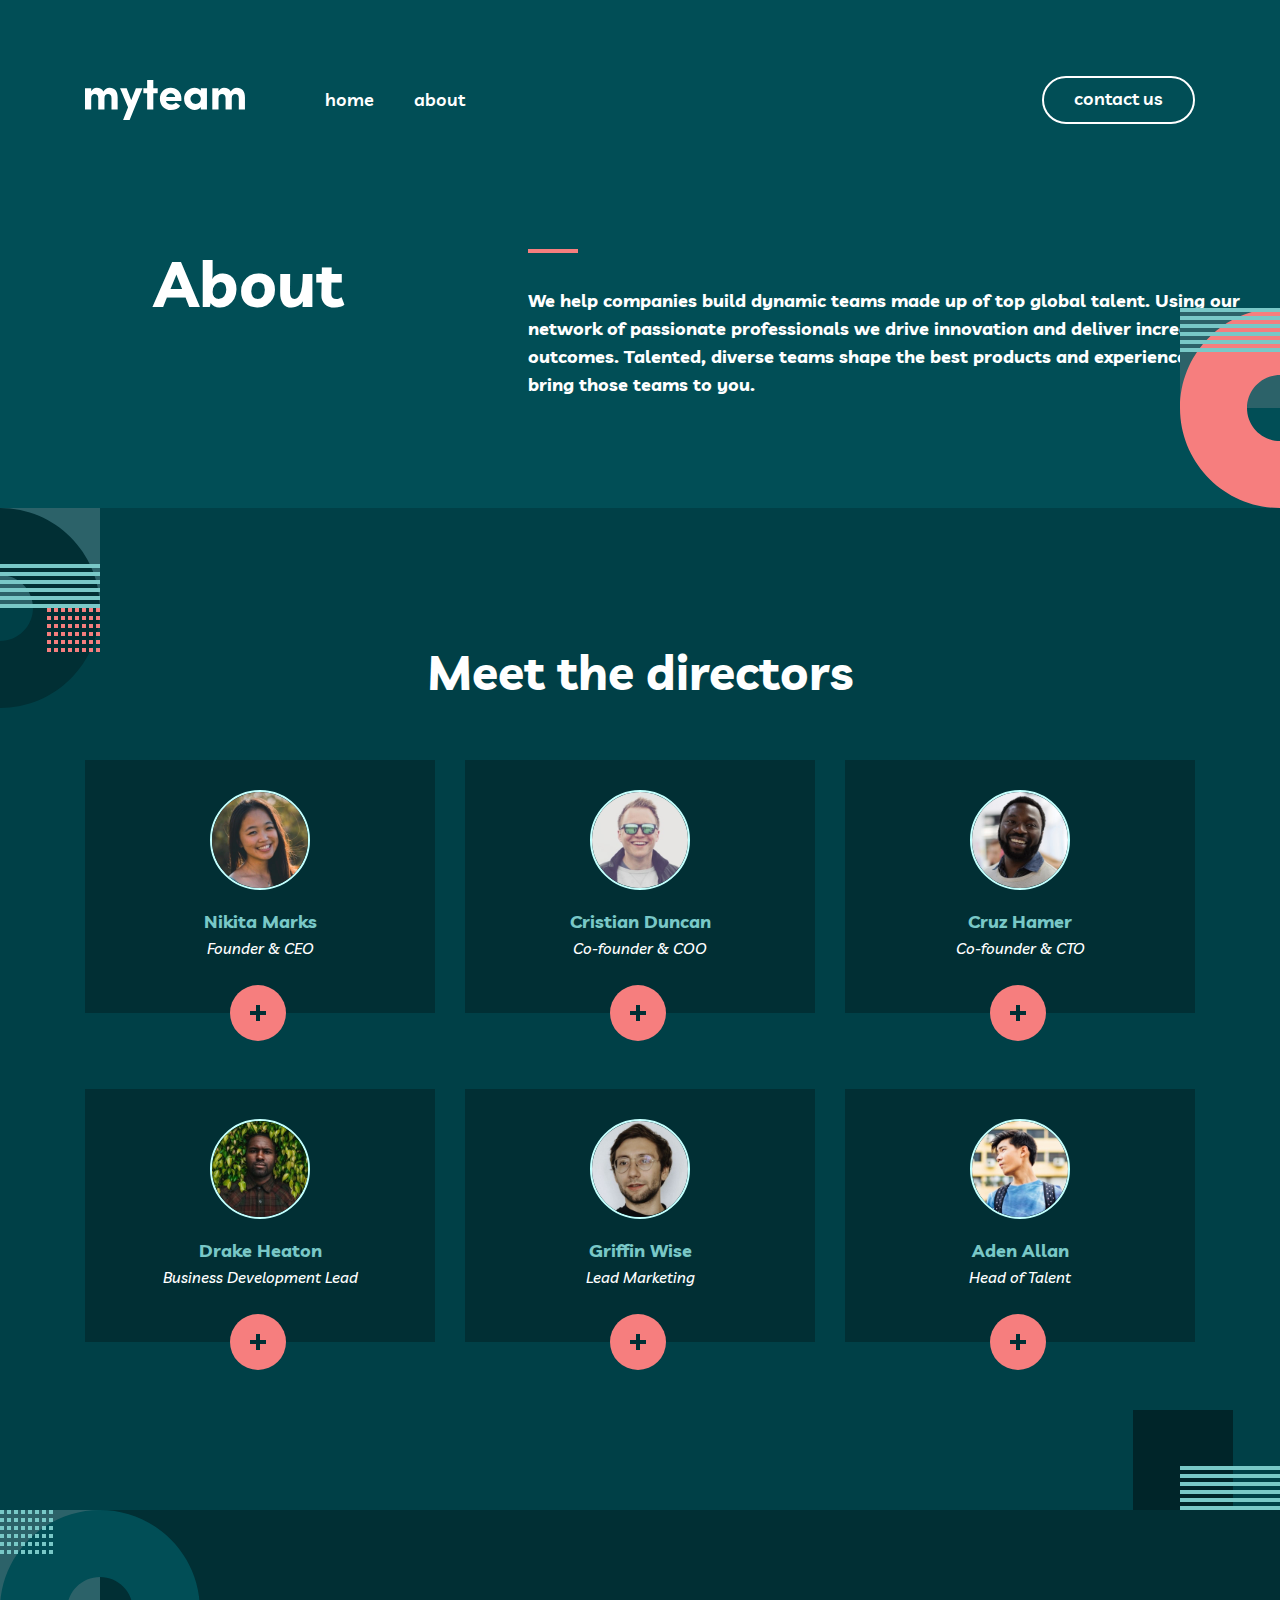
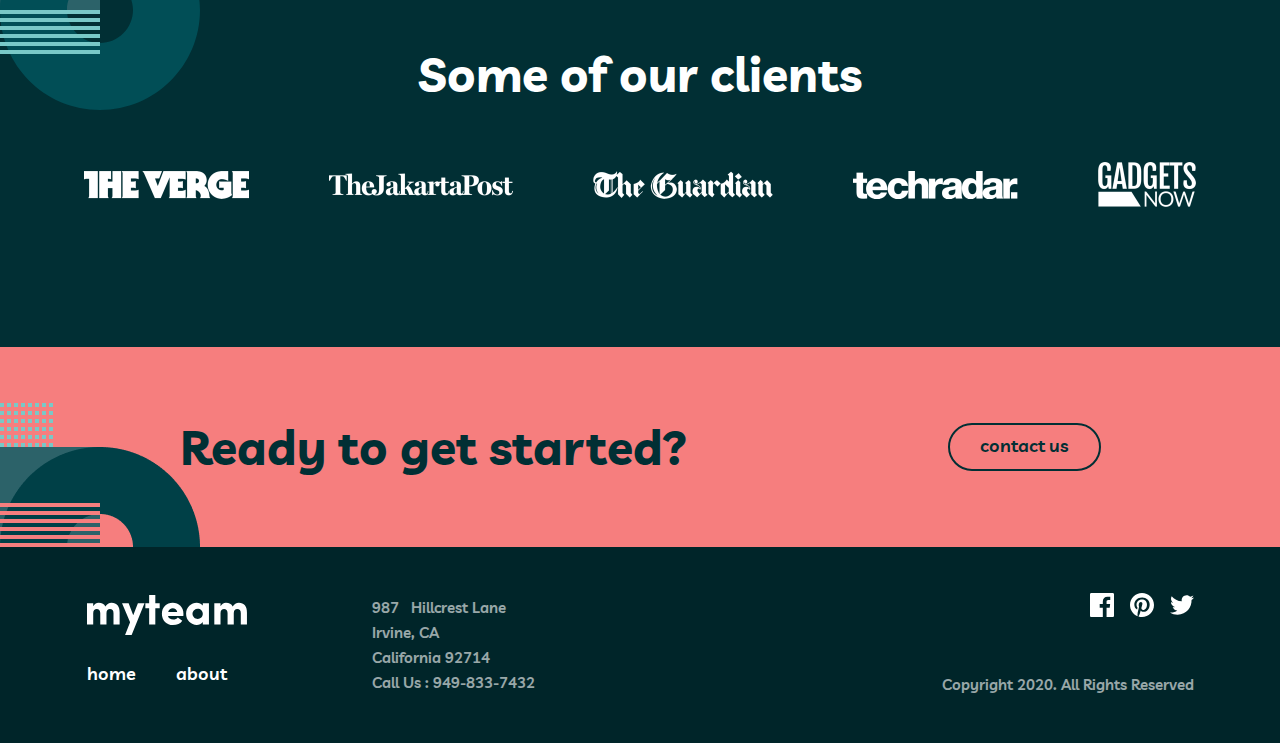
==== commit 434225d5: "Rectifications" ====
--- a/about.html
+++ b/about.html
@@ -58,8 +58,8 @@
   <img class="close-menu" onclick="toggleMenu()"  alt="" src="pictures/Group 2.svg"></img>
 
 
-  <a href="index.html" class="nav-item home-mobile">Home</a>
-  <a href="about.html" class="nav-item about-mobile">About</a>
+  <a href="index.html" class="nav-item home-mobile">home</a>
+  <a href="about.html" class="nav-item about-mobile">about</a>
   <a href="contact.html"class="button-mobile button-one-mobile ">contact us</a>
 </div>
 </header>
@@ -110,7 +110,8 @@
               <p class="motos">“Unleash Your Potential - Discover the Power of Work. Passion Meets Purpose: Let Your Work.”</p>
               <!-- Social medias logos -->
               <div class="about-logos">
-                <a href="https://x.com/"><svg xmlns="http://www.w3.org/2000/svg" width="24" height="19.5" viewBox="0 0 24 19.5" fill="none"><path d="M24.5 2.309C23.617 2.701 22.668 2.965 21.672 3.084C22.689 2.475 23.47 1.51 23.837 0.36C22.886 0.924 21.832 1.334 20.71 1.555C19.813 0.598 18.532 0 17.116 0C13.937 0 11.601 2.966 12.319 6.045C8.228 5.84 4.6 3.88 2.171 0.901C0.881 3.114 1.502 6.009 3.694 7.475C2.888 7.449 2.128 7.228 1.465 6.859C1.411 9.14 3.046 11.274 5.414 11.749C4.721 11.937 3.962 11.981 3.19 11.833C3.816 13.789 5.634 15.212 7.79 15.252C5.72 16.875 3.112 17.6 0.5 17.292C2.679 18.689 5.268 19.504 8.048 19.504C17.19 19.504 22.355 11.783 22.043 4.858C23.005 4.163 23.84 3.296 24.5 2.309Z" fill="white" class="logo-twitter"/></svg></a> <a href="https://www.linkedin.com/home"><svg xmlns="http://www.w3.org/2000/svg" width="20" height="20" viewBox="0 0 20 20" fill="none"><path fill-rule="evenodd" clip-rule="evenodd" d="M2.5 0H18.5C19.6 0 20.5 0.9 20.5 2V18C20.5 19.1 19.6 20 18.5 20H2.5C1.4 20 0.5 19.1 0.5 18V2C0.5 0.9 1.4 0 2.5 0ZM6.5 17V8H3.5V17H6.5ZM5 6.3C4 6.3 3.2 5.5 3.2 4.5C3.2 3.5 4 2.7 5 2.7C6 2.7 6.8 3.5 6.8 4.5C6.8 5.5 6 6.3 5 6.3ZM14.5 17H17.5V11.3C17.5 9.4 15.9 7.8 14 7.8C13.1 7.8 12 8.4 11.5 9.2V8H8.5V17H11.5V11.7C11.5 10.9 12.2 10.2 13 10.2C13.8 10.2 14.5 10.9 14.5 11.7V17Z" fill="white" class="logo-linkedin"/></svg></a>
+                <a href="https://x.com/"><svg xmlns="http://www.w3.org/2000/svg" width="60" height="20" viewBox="0 0 60 20" fill="none"><path fill-rule="evenodd" clip-rule="evenodd" d="M42 0H58C59.1 0 60 0.9 60 2V18C60 19.1 59.1 20 58 20H42C40.9 20 40 19.1 40 18V2C40 0.9 40.9 0 42 0ZM46 17V8H43V17H46ZM44.5 6.3C43.5 6.3 42.7 5.5 42.7 4.5C42.7 3.5 43.5 2.7 44.5 2.7C45.5 2.7 46.3 3.5 46.3 4.5C46.3 5.5 45.5 6.3 44.5 6.3ZM54 17H57V11.3C57 9.4 55.4 7.8 53.5 7.8C52.6 7.8 51.5 8.4 51 9.2V8H48V17H51V11.7C51 10.9 51.7 10.2 52.5 10.2C53.3 10.2 54 10.9 54 11.7V17Z" fill="white" class="logo-linkedin"/></svg></a> <a href="https://www.linkedin.com/home"><svg xmlns="http://www.w3.org/2000/svg" width="60" height="20" viewBox="0 0 60 20" fill="none"><path d="M24 2.309C23.117 2.701 22.168 2.965 21.172 3.084C22.189 2.475 22.97 1.51 23.337 0.36C22.386 0.924 21.332 1.334 20.21 1.555C19.313 0.598 18.032 0 16.616 0C13.437 0 11.101 2.966 11.819 6.045C7.728 5.84 4.1 3.88 1.671 0.901C0.381 3.114 1.002 6.009 3.194 7.475C2.388 7.449 1.628 7.228 0.965 6.859C0.911 9.14 2.546 11.274 4.914 11.749C4.221 11.937 3.462 11.981 2.69 11.833C3.316 13.789 5.134 15.212 7.29 15.252C5.22 16.875 2.612 17.6 0 17.292C2.179 18.689 4.768 19.504 7.548 19.504C16.69 19.504 21.855 11.783 21.543 4.858C22.505 4.163 23.34 3.296 24 2.309Z" fill="white" class="logo-twitter"/>
+                </svg></a>
               </div>
               <!-- X logo -->
               <div class="bubble-blue">
@@ -141,7 +142,8 @@
               <p class="motos">“Conquer the Day, One Task at a Time - The Art of Work. Elevate Your Craft, Elevate Your Life.”</p>
               <!-- Social medias logos -->
               <div class="about-logos">
-                <a href="https://x.com/"><svg xmlns="http://www.w3.org/2000/svg" width="24" height="19.5" viewBox="0 0 24 19.5" fill="none"><path d="M24.5 2.309C23.617 2.701 22.668 2.965 21.672 3.084C22.689 2.475 23.47 1.51 23.837 0.36C22.886 0.924 21.832 1.334 20.71 1.555C19.813 0.598 18.532 0 17.116 0C13.937 0 11.601 2.966 12.319 6.045C8.228 5.84 4.6 3.88 2.171 0.901C0.881 3.114 1.502 6.009 3.694 7.475C2.888 7.449 2.128 7.228 1.465 6.859C1.411 9.14 3.046 11.274 5.414 11.749C4.721 11.937 3.962 11.981 3.19 11.833C3.816 13.789 5.634 15.212 7.79 15.252C5.72 16.875 3.112 17.6 0.5 17.292C2.679 18.689 5.268 19.504 8.048 19.504C17.19 19.504 22.355 11.783 22.043 4.858C23.005 4.163 23.84 3.296 24.5 2.309Z" fill="white" class="logo-twitter"/></svg></a> <a href="https://www.linkedin.com/home"><svg xmlns="http://www.w3.org/2000/svg" width="20" height="20" viewBox="0 0 20 20" fill="none"><path fill-rule="evenodd" clip-rule="evenodd" d="M2.5 0H18.5C19.6 0 20.5 0.9 20.5 2V18C20.5 19.1 19.6 20 18.5 20H2.5C1.4 20 0.5 19.1 0.5 18V2C0.5 0.9 1.4 0 2.5 0ZM6.5 17V8H3.5V17H6.5ZM5 6.3C4 6.3 3.2 5.5 3.2 4.5C3.2 3.5 4 2.7 5 2.7C6 2.7 6.8 3.5 6.8 4.5C6.8 5.5 6 6.3 5 6.3ZM14.5 17H17.5V11.3C17.5 9.4 15.9 7.8 14 7.8C13.1 7.8 12 8.4 11.5 9.2V8H8.5V17H11.5V11.7C11.5 10.9 12.2 10.2 13 10.2C13.8 10.2 14.5 10.9 14.5 11.7V17Z" fill="white" class="logo-linkedin"/></svg></a>
+                <a href="https://x.com/"><svg xmlns="http://www.w3.org/2000/svg" width="60" height="20" viewBox="0 0 60 20" fill="none"><path fill-rule="evenodd" clip-rule="evenodd" d="M42 0H58C59.1 0 60 0.9 60 2V18C60 19.1 59.1 20 58 20H42C40.9 20 40 19.1 40 18V2C40 0.9 40.9 0 42 0ZM46 17V8H43V17H46ZM44.5 6.3C43.5 6.3 42.7 5.5 42.7 4.5C42.7 3.5 43.5 2.7 44.5 2.7C45.5 2.7 46.3 3.5 46.3 4.5C46.3 5.5 45.5 6.3 44.5 6.3ZM54 17H57V11.3C57 9.4 55.4 7.8 53.5 7.8C52.6 7.8 51.5 8.4 51 9.2V8H48V17H51V11.7C51 10.9 51.7 10.2 52.5 10.2C53.3 10.2 54 10.9 54 11.7V17Z" fill="white" class="logo-linkedin"/></svg></a> <a href="https://www.linkedin.com/home"><svg xmlns="http://www.w3.org/2000/svg" width="60" height="20" viewBox="0 0 60 20" fill="none"><path d="M24 2.309C23.117 2.701 22.168 2.965 21.172 3.084C22.189 2.475 22.97 1.51 23.337 0.36C22.386 0.924 21.332 1.334 20.21 1.555C19.313 0.598 18.032 0 16.616 0C13.437 0 11.101 2.966 11.819 6.045C7.728 5.84 4.1 3.88 1.671 0.901C0.381 3.114 1.002 6.009 3.194 7.475C2.388 7.449 1.628 7.228 0.965 6.859C0.911 9.14 2.546 11.274 4.914 11.749C4.221 11.937 3.462 11.981 2.69 11.833C3.316 13.789 5.134 15.212 7.29 15.252C5.22 16.875 2.612 17.6 0 17.292C2.179 18.689 4.768 19.504 7.548 19.504C16.69 19.504 21.855 11.783 21.543 4.858C22.505 4.163 23.34 3.296 24 2.309Z" fill="white" class="logo-twitter"/>
+                </svg></a>
               </div>
               <!-- X logo -->
               <div class="bubble-blue">
@@ -172,7 +174,8 @@
               <p class="motos">“Embrace the Grind, Reap the Rewards - The Mantra of Work. Dare to Excel, Dare to Succeed.”</p>
               <!-- Social medias logos -->
               <div class="about-logos">
-                <a href="https://x.com/"><svg xmlns="http://www.w3.org/2000/svg" width="24" height="19.5" viewBox="0 0 24 19.5" fill="none"><path d="M24.5 2.309C23.617 2.701 22.668 2.965 21.672 3.084C22.689 2.475 23.47 1.51 23.837 0.36C22.886 0.924 21.832 1.334 20.71 1.555C19.813 0.598 18.532 0 17.116 0C13.937 0 11.601 2.966 12.319 6.045C8.228 5.84 4.6 3.88 2.171 0.901C0.881 3.114 1.502 6.009 3.694 7.475C2.888 7.449 2.128 7.228 1.465 6.859C1.411 9.14 3.046 11.274 5.414 11.749C4.721 11.937 3.962 11.981 3.19 11.833C3.816 13.789 5.634 15.212 7.79 15.252C5.72 16.875 3.112 17.6 0.5 17.292C2.679 18.689 5.268 19.504 8.048 19.504C17.19 19.504 22.355 11.783 22.043 4.858C23.005 4.163 23.84 3.296 24.5 2.309Z" fill="white" class="logo-twitter"/></svg></a> <a href="https://www.linkedin.com/home"><svg xmlns="http://www.w3.org/2000/svg" width="20" height="20" viewBox="0 0 20 20" fill="none"><path fill-rule="evenodd" clip-rule="evenodd" d="M2.5 0H18.5C19.6 0 20.5 0.9 20.5 2V18C20.5 19.1 19.6 20 18.5 20H2.5C1.4 20 0.5 19.1 0.5 18V2C0.5 0.9 1.4 0 2.5 0ZM6.5 17V8H3.5V17H6.5ZM5 6.3C4 6.3 3.2 5.5 3.2 4.5C3.2 3.5 4 2.7 5 2.7C6 2.7 6.8 3.5 6.8 4.5C6.8 5.5 6 6.3 5 6.3ZM14.5 17H17.5V11.3C17.5 9.4 15.9 7.8 14 7.8C13.1 7.8 12 8.4 11.5 9.2V8H8.5V17H11.5V11.7C11.5 10.9 12.2 10.2 13 10.2C13.8 10.2 14.5 10.9 14.5 11.7V17Z" fill="white" class="logo-linkedin"/></svg></a>
+                <a href="https://x.com/"><svg xmlns="http://www.w3.org/2000/svg" width="60" height="20" viewBox="0 0 60 20" fill="none"><path fill-rule="evenodd" clip-rule="evenodd" d="M42 0H58C59.1 0 60 0.9 60 2V18C60 19.1 59.1 20 58 20H42C40.9 20 40 19.1 40 18V2C40 0.9 40.9 0 42 0ZM46 17V8H43V17H46ZM44.5 6.3C43.5 6.3 42.7 5.5 42.7 4.5C42.7 3.5 43.5 2.7 44.5 2.7C45.5 2.7 46.3 3.5 46.3 4.5C46.3 5.5 45.5 6.3 44.5 6.3ZM54 17H57V11.3C57 9.4 55.4 7.8 53.5 7.8C52.6 7.8 51.5 8.4 51 9.2V8H48V17H51V11.7C51 10.9 51.7 10.2 52.5 10.2C53.3 10.2 54 10.9 54 11.7V17Z" fill="white" class="logo-linkedin"/></svg></a> <a href="https://www.linkedin.com/home"><svg xmlns="http://www.w3.org/2000/svg" width="60" height="20" viewBox="0 0 60 20" fill="none"><path d="M24 2.309C23.117 2.701 22.168 2.965 21.172 3.084C22.189 2.475 22.97 1.51 23.337 0.36C22.386 0.924 21.332 1.334 20.21 1.555C19.313 0.598 18.032 0 16.616 0C13.437 0 11.101 2.966 11.819 6.045C7.728 5.84 4.1 3.88 1.671 0.901C0.381 3.114 1.002 6.009 3.194 7.475C2.388 7.449 1.628 7.228 0.965 6.859C0.911 9.14 2.546 11.274 4.914 11.749C4.221 11.937 3.462 11.981 2.69 11.833C3.316 13.789 5.134 15.212 7.29 15.252C5.22 16.875 2.612 17.6 0 17.292C2.179 18.689 4.768 19.504 7.548 19.504C16.69 19.504 21.855 11.783 21.543 4.858C22.505 4.163 23.34 3.296 24 2.309Z" fill="white" class="logo-twitter"/>
+                </svg></a>
               </div>
               <!-- X logo -->
               <div class="bubble-blue">
@@ -203,7 +206,8 @@
               <p class="motos">“Forge Your Path, One Step at a Time - The Journey of Work. Unlock Your Brilliance.”</p>
               <!-- Social medias logos -->
               <div class="about-logos">
-                <a href="https://x.com/"><svg xmlns="http://www.w3.org/2000/svg" width="24" height="19.5" viewBox="0 0 24 19.5" fill="none"><path d="M24.5 2.309C23.617 2.701 22.668 2.965 21.672 3.084C22.689 2.475 23.47 1.51 23.837 0.36C22.886 0.924 21.832 1.334 20.71 1.555C19.813 0.598 18.532 0 17.116 0C13.937 0 11.601 2.966 12.319 6.045C8.228 5.84 4.6 3.88 2.171 0.901C0.881 3.114 1.502 6.009 3.694 7.475C2.888 7.449 2.128 7.228 1.465 6.859C1.411 9.14 3.046 11.274 5.414 11.749C4.721 11.937 3.962 11.981 3.19 11.833C3.816 13.789 5.634 15.212 7.79 15.252C5.72 16.875 3.112 17.6 0.5 17.292C2.679 18.689 5.268 19.504 8.048 19.504C17.19 19.504 22.355 11.783 22.043 4.858C23.005 4.163 23.84 3.296 24.5 2.309Z" fill="white" class="logo-twitter"/></svg></a> <a href="https://www.linkedin.com/home"><svg xmlns="http://www.w3.org/2000/svg" width="20" height="20" viewBox="0 0 20 20" fill="none"><path fill-rule="evenodd" clip-rule="evenodd" d="M2.5 0H18.5C19.6 0 20.5 0.9 20.5 2V18C20.5 19.1 19.6 20 18.5 20H2.5C1.4 20 0.5 19.1 0.5 18V2C0.5 0.9 1.4 0 2.5 0ZM6.5 17V8H3.5V17H6.5ZM5 6.3C4 6.3 3.2 5.5 3.2 4.5C3.2 3.5 4 2.7 5 2.7C6 2.7 6.8 3.5 6.8 4.5C6.8 5.5 6 6.3 5 6.3ZM14.5 17H17.5V11.3C17.5 9.4 15.9 7.8 14 7.8C13.1 7.8 12 8.4 11.5 9.2V8H8.5V17H11.5V11.7C11.5 10.9 12.2 10.2 13 10.2C13.8 10.2 14.5 10.9 14.5 11.7V17Z" fill="white" class="logo-linkedin"/></svg></a>
+                <a href="https://x.com/"><svg xmlns="http://www.w3.org/2000/svg" width="60" height="20" viewBox="0 0 60 20" fill="none"><path fill-rule="evenodd" clip-rule="evenodd" d="M42 0H58C59.1 0 60 0.9 60 2V18C60 19.1 59.1 20 58 20H42C40.9 20 40 19.1 40 18V2C40 0.9 40.9 0 42 0ZM46 17V8H43V17H46ZM44.5 6.3C43.5 6.3 42.7 5.5 42.7 4.5C42.7 3.5 43.5 2.7 44.5 2.7C45.5 2.7 46.3 3.5 46.3 4.5C46.3 5.5 45.5 6.3 44.5 6.3ZM54 17H57V11.3C57 9.4 55.4 7.8 53.5 7.8C52.6 7.8 51.5 8.4 51 9.2V8H48V17H51V11.7C51 10.9 51.7 10.2 52.5 10.2C53.3 10.2 54 10.9 54 11.7V17Z" fill="white" class="logo-linkedin"/></svg></a> <a href="https://www.linkedin.com/home"><svg xmlns="http://www.w3.org/2000/svg" width="60" height="20" viewBox="0 0 60 20" fill="none"><path d="M24 2.309C23.117 2.701 22.168 2.965 21.172 3.084C22.189 2.475 22.97 1.51 23.337 0.36C22.386 0.924 21.332 1.334 20.21 1.555C19.313 0.598 18.032 0 16.616 0C13.437 0 11.101 2.966 11.819 6.045C7.728 5.84 4.1 3.88 1.671 0.901C0.381 3.114 1.002 6.009 3.194 7.475C2.388 7.449 1.628 7.228 0.965 6.859C0.911 9.14 2.546 11.274 4.914 11.749C4.221 11.937 3.462 11.981 2.69 11.833C3.316 13.789 5.134 15.212 7.29 15.252C5.22 16.875 2.612 17.6 0 17.292C2.179 18.689 4.768 19.504 7.548 19.504C16.69 19.504 21.855 11.783 21.543 4.858C22.505 4.163 23.34 3.296 24 2.309Z" fill="white" class="logo-twitter"/>
+                </svg></a>
               </div>
               <!-- X logo -->
               <div class="bubble-blue">
@@ -234,7 +238,8 @@
               <p class="motos">“Unique perspectives shape unique products, which is what you need to survive these days.”</p>
               <!-- Social medias logos -->
               <div class="about-logos">
-                <a href="https://x.com/"><svg xmlns="http://www.w3.org/2000/svg" width="24" height="19.5" viewBox="0 0 24 19.5" fill="none"><path d="M24.5 2.309C23.617 2.701 22.668 2.965 21.672 3.084C22.689 2.475 23.47 1.51 23.837 0.36C22.886 0.924 21.832 1.334 20.71 1.555C19.813 0.598 18.532 0 17.116 0C13.937 0 11.601 2.966 12.319 6.045C8.228 5.84 4.6 3.88 2.171 0.901C0.881 3.114 1.502 6.009 3.694 7.475C2.888 7.449 2.128 7.228 1.465 6.859C1.411 9.14 3.046 11.274 5.414 11.749C4.721 11.937 3.962 11.981 3.19 11.833C3.816 13.789 5.634 15.212 7.79 15.252C5.72 16.875 3.112 17.6 0.5 17.292C2.679 18.689 5.268 19.504 8.048 19.504C17.19 19.504 22.355 11.783 22.043 4.858C23.005 4.163 23.84 3.296 24.5 2.309Z" fill="white" class="logo-twitter"/></svg></a> <a href="https://www.linkedin.com/home"><svg xmlns="http://www.w3.org/2000/svg" width="20" height="20" viewBox="0 0 20 20" fill="none"><path fill-rule="evenodd" clip-rule="evenodd" d="M2.5 0H18.5C19.6 0 20.5 0.9 20.5 2V18C20.5 19.1 19.6 20 18.5 20H2.5C1.4 20 0.5 19.1 0.5 18V2C0.5 0.9 1.4 0 2.5 0ZM6.5 17V8H3.5V17H6.5ZM5 6.3C4 6.3 3.2 5.5 3.2 4.5C3.2 3.5 4 2.7 5 2.7C6 2.7 6.8 3.5 6.8 4.5C6.8 5.5 6 6.3 5 6.3ZM14.5 17H17.5V11.3C17.5 9.4 15.9 7.8 14 7.8C13.1 7.8 12 8.4 11.5 9.2V8H8.5V17H11.5V11.7C11.5 10.9 12.2 10.2 13 10.2C13.8 10.2 14.5 10.9 14.5 11.7V17Z" fill="white" class="logo-linkedin"/></svg></a>
+                <a href="https://x.com/"><svg xmlns="http://www.w3.org/2000/svg" width="60" height="20" viewBox="0 0 60 20" fill="none"><path fill-rule="evenodd" clip-rule="evenodd" d="M42 0H58C59.1 0 60 0.9 60 2V18C60 19.1 59.1 20 58 20H42C40.9 20 40 19.1 40 18V2C40 0.9 40.9 0 42 0ZM46 17V8H43V17H46ZM44.5 6.3C43.5 6.3 42.7 5.5 42.7 4.5C42.7 3.5 43.5 2.7 44.5 2.7C45.5 2.7 46.3 3.5 46.3 4.5C46.3 5.5 45.5 6.3 44.5 6.3ZM54 17H57V11.3C57 9.4 55.4 7.8 53.5 7.8C52.6 7.8 51.5 8.4 51 9.2V8H48V17H51V11.7C51 10.9 51.7 10.2 52.5 10.2C53.3 10.2 54 10.9 54 11.7V17Z" fill="white" class="logo-linkedin"/></svg></a> <a href="https://www.linkedin.com/home"><svg xmlns="http://www.w3.org/2000/svg" width="60" height="20" viewBox="0 0 60 20" fill="none"><path d="M24 2.309C23.117 2.701 22.168 2.965 21.172 3.084C22.189 2.475 22.97 1.51 23.337 0.36C22.386 0.924 21.332 1.334 20.21 1.555C19.313 0.598 18.032 0 16.616 0C13.437 0 11.101 2.966 11.819 6.045C7.728 5.84 4.1 3.88 1.671 0.901C0.381 3.114 1.002 6.009 3.194 7.475C2.388 7.449 1.628 7.228 0.965 6.859C0.911 9.14 2.546 11.274 4.914 11.749C4.221 11.937 3.462 11.981 2.69 11.833C3.316 13.789 5.134 15.212 7.29 15.252C5.22 16.875 2.612 17.6 0 17.292C2.179 18.689 4.768 19.504 7.548 19.504C16.69 19.504 21.855 11.783 21.543 4.858C22.505 4.163 23.34 3.296 24 2.309Z" fill="white" class="logo-twitter"/>
+                </svg></a>
               </div>
               <!-- X logo -->
               <div class="bubble-blue">
@@ -265,7 +270,8 @@
               <p class="motos">“Empowered teams create truly amazing products. Set the north star and let them follow it.”</p>
               <!-- Social medias logos -->
               <div class="about-logos">
-                <a href="https://x.com/"><svg xmlns="http://www.w3.org/2000/svg" width="24" height="19.5" viewBox="0 0 24 19.5" fill="none"><path d="M24.5 2.309C23.617 2.701 22.668 2.965 21.672 3.084C22.689 2.475 23.47 1.51 23.837 0.36C22.886 0.924 21.832 1.334 20.71 1.555C19.813 0.598 18.532 0 17.116 0C13.937 0 11.601 2.966 12.319 6.045C8.228 5.84 4.6 3.88 2.171 0.901C0.881 3.114 1.502 6.009 3.694 7.475C2.888 7.449 2.128 7.228 1.465 6.859C1.411 9.14 3.046 11.274 5.414 11.749C4.721 11.937 3.962 11.981 3.19 11.833C3.816 13.789 5.634 15.212 7.79 15.252C5.72 16.875 3.112 17.6 0.5 17.292C2.679 18.689 5.268 19.504 8.048 19.504C17.19 19.504 22.355 11.783 22.043 4.858C23.005 4.163 23.84 3.296 24.5 2.309Z" fill="white" class="logo-twitter"/></svg></a> <a href="https://www.linkedin.com/home"><svg xmlns="http://www.w3.org/2000/svg" width="20" height="20" viewBox="0 0 20 20" fill="none"><path fill-rule="evenodd" clip-rule="evenodd" d="M2.5 0H18.5C19.6 0 20.5 0.9 20.5 2V18C20.5 19.1 19.6 20 18.5 20H2.5C1.4 20 0.5 19.1 0.5 18V2C0.5 0.9 1.4 0 2.5 0ZM6.5 17V8H3.5V17H6.5ZM5 6.3C4 6.3 3.2 5.5 3.2 4.5C3.2 3.5 4 2.7 5 2.7C6 2.7 6.8 3.5 6.8 4.5C6.8 5.5 6 6.3 5 6.3ZM14.5 17H17.5V11.3C17.5 9.4 15.9 7.8 14 7.8C13.1 7.8 12 8.4 11.5 9.2V8H8.5V17H11.5V11.7C11.5 10.9 12.2 10.2 13 10.2C13.8 10.2 14.5 10.9 14.5 11.7V17Z" fill="white" class="logo-linkedin"/></svg></a>
+                <a href="https://x.com/"><svg xmlns="http://www.w3.org/2000/svg" width="60" height="20" viewBox="0 0 60 20" fill="none"><path fill-rule="evenodd" clip-rule="evenodd" d="M42 0H58C59.1 0 60 0.9 60 2V18C60 19.1 59.1 20 58 20H42C40.9 20 40 19.1 40 18V2C40 0.9 40.9 0 42 0ZM46 17V8H43V17H46ZM44.5 6.3C43.5 6.3 42.7 5.5 42.7 4.5C42.7 3.5 43.5 2.7 44.5 2.7C45.5 2.7 46.3 3.5 46.3 4.5C46.3 5.5 45.5 6.3 44.5 6.3ZM54 17H57V11.3C57 9.4 55.4 7.8 53.5 7.8C52.6 7.8 51.5 8.4 51 9.2V8H48V17H51V11.7C51 10.9 51.7 10.2 52.5 10.2C53.3 10.2 54 10.9 54 11.7V17Z" fill="white" class="logo-linkedin"/></svg></a> <a href="https://www.linkedin.com/home"><svg xmlns="http://www.w3.org/2000/svg" width="60" height="20" viewBox="0 0 60 20" fill="none"><path d="M24 2.309C23.117 2.701 22.168 2.965 21.172 3.084C22.189 2.475 22.97 1.51 23.337 0.36C22.386 0.924 21.332 1.334 20.21 1.555C19.313 0.598 18.032 0 16.616 0C13.437 0 11.101 2.966 11.819 6.045C7.728 5.84 4.1 3.88 1.671 0.901C0.381 3.114 1.002 6.009 3.194 7.475C2.388 7.449 1.628 7.228 0.965 6.859C0.911 9.14 2.546 11.274 4.914 11.749C4.221 11.937 3.462 11.981 2.69 11.833C3.316 13.789 5.134 15.212 7.29 15.252C5.22 16.875 2.612 17.6 0 17.292C2.179 18.689 4.768 19.504 7.548 19.504C16.69 19.504 21.855 11.783 21.543 4.858C22.505 4.163 23.34 3.296 24 2.309Z" fill="white" class="logo-twitter"/>
+                </svg></a>
               </div>
               <!-- X logo -->
               <div class="bubble-blue">
@@ -346,14 +352,15 @@
             </div>
             <!-- Middle content in footer (address) -->
             <div class="address-main">
-                <p>987 &nbspHillcrest Lane<br>Irvine, CA<br>California 92714<br>Call Us : 949-833-7432</p>
+                <p>987 &nbsp Hillcrest Lane<br>Irvine, CA<br>California 92714<br>Call Us : 949-833-7432</p>
             </div>
             <!-- Right content in footer -->
             <div class="logos-copy">
                 <!-- Facebook, Pintarest and Twitter logos -->
                 <div class="logos">
                   <a href="https://www.facebook.com/"><svg xmlns="http://www.w3.org/2000/svg" width="24" height="24" viewBox="0 0 24 24" fill="none"> <path d="M22.675 0H1.325C0.593 0 0 0.593 0 1.325V22.676C0 23.407 0.593 24 1.325 24H12.82V14.706H9.692V11.084H12.82V8.413C12.82 5.313 14.713 3.625 17.479 3.625C18.804 3.625 19.942 3.724 20.274 3.768V7.008L18.356 7.009C16.852 7.009 16.561 7.724 16.561 8.772V11.085H20.148L19.681 14.707H16.561V24H22.677C23.407 24 24 23.407 24 22.675V1.325C24 0.593 23.407 0 22.675 0Z" fill="white" class="footer-facebook"/></svg></a> 
-                  <a href="https://www.pinterest.com/"><svg xmlns="http://www.w3.org/2000/svg" width="24" height="24" viewBox="0 0 24 24" fill="none"> <path d="M12 0C5.373 0 0 5.372 0 12C0 17.084 3.163 21.426 7.627 23.174C7.522 22.225 7.427 20.769 7.669 19.733C7.887 18.796 9.076 13.768 9.076 13.768C9.076 13.768 8.717 13.049 8.717 11.986C8.717 10.318 9.684 9.072 10.888 9.072C11.911 9.072 12.406 9.841 12.406 10.762C12.406 11.791 11.751 13.33 11.412 14.757C11.129 15.951 12.011 16.926 13.189 16.926C15.322 16.926 16.961 14.677 16.961 11.431C16.961 8.558 14.897 6.549 11.949 6.549C8.535 6.549 6.531 9.11 6.531 11.756C6.531 12.787 6.928 13.894 7.424 14.494C7.522 14.613 7.536 14.718 7.507 14.839L7.174 16.199C7.121 16.419 7 16.466 6.772 16.36C5.273 15.662 4.336 13.471 4.336 11.711C4.336 7.926 7.086 4.449 12.265 4.449C16.428 4.449 19.663 7.416 19.663 11.38C19.663 15.516 17.056 18.844 13.436 18.844C12.22 18.844 11.077 18.213 10.686 17.466L9.938 20.319C9.667 21.362 8.936 22.669 8.446 23.465C9.57 23.812 10.763 24 12 24C18.627 24 24 18.627 24 12C24 5.372 18.627 0 12 0Z" fill="white" class="footer-pintarest"/></svg></a> 
+                  <a href="https://www.pinterest.com/"><svg xmlns="http://www.w3.org/2000/svg" width="24" height="24" viewBox="0 0 24 24" fill="none"> <path d="M12 0C5.373 0 0 5.372 0 12C0 17.084 3.163 21.426 7.627 23.174C7.522 22.225 7.427 20.769 7.669 19.733C7.887 18.796 9.076 13.768 9.076 13.768C9.076 13.768 8.717 13.049 8.717 11.986C8.717 10.318 9.684 9.072 10.888 9.072C11.911 9.072 12.406 9.841 12.406 10.762C12.406 11.791 11.751 13.33 11.412 14.757C11.129 15.951 12.011 16.926 13.189 16.926C15.322 16.926 16.961 14.677 16.961 11.431C16.961 8.558 14.897 6.549 11.949 6.549C8.535 6.549 6.531 9.11 6.531 11.756C6.531 12.787 6.928 13.894 7.424 14.494C7.522 14.613 7.536 14.718 7.507 14.839L7.174 16.199C7.121 16.419 7 16.466 6.772 16.36C5.273 15.662 4.336 13.471 4.336 11.711C4.336 7.926 7.086 4.449 12.265 4.449C16.428 4.449 19.663 7.416 19.663 11.38C19.663 15.516 17.056 18.844 13.436 18.844C12.22 18.844 11.077 18.213 10.686 17.466L9.938 20.319C9.667 21.362 8.936 22.669 8.446 23.465C9.57 23.812 10.763 24 12 24C18.627 24 24 18.627 24 12C24 5.372 18.627 0 12 0Z" fill="white" class="footer-pintarest"/>
+                    </svg></a> 
                   <a href="https://x.com/?mx=2"><svg xmlns="http://www.w3.org/2000/svg" width="24" height="20" viewBox="0 0 24 20" fill="none"> <path d="M24 2.55699C23.117 2.94899 22.168 3.21299 21.172 3.33199C22.189 2.72299 22.97 1.75799 23.337 0.607986C22.386 1.17199 21.332 1.58199 20.21 1.80299C19.313 0.845986 18.032 0.247986 16.616 0.247986C13.437 0.247986 11.101 3.21399 11.819 6.29299C7.728 6.08799 4.1 4.12799 1.671 1.14899C0.381 3.36199 1.002 6.25699 3.194 7.72299C2.388 7.69699 1.628 7.47599 0.965 7.10699C0.911 9.38799 2.546 11.522 4.914 11.997C4.221 12.185 3.462 12.229 2.69 12.081C3.316 14.037 5.134 15.46 7.29 15.5C5.22 17.123 2.612 17.848 0 17.54C2.179 18.937 4.768 19.752 7.548 19.752C16.69 19.752 21.855 12.031 21.543 5.10599C22.505 4.41099 23.34 3.54399 24 2.55699Z" fill="white" class="footer-twitter"/>
                   </svg></a>
                 </div>
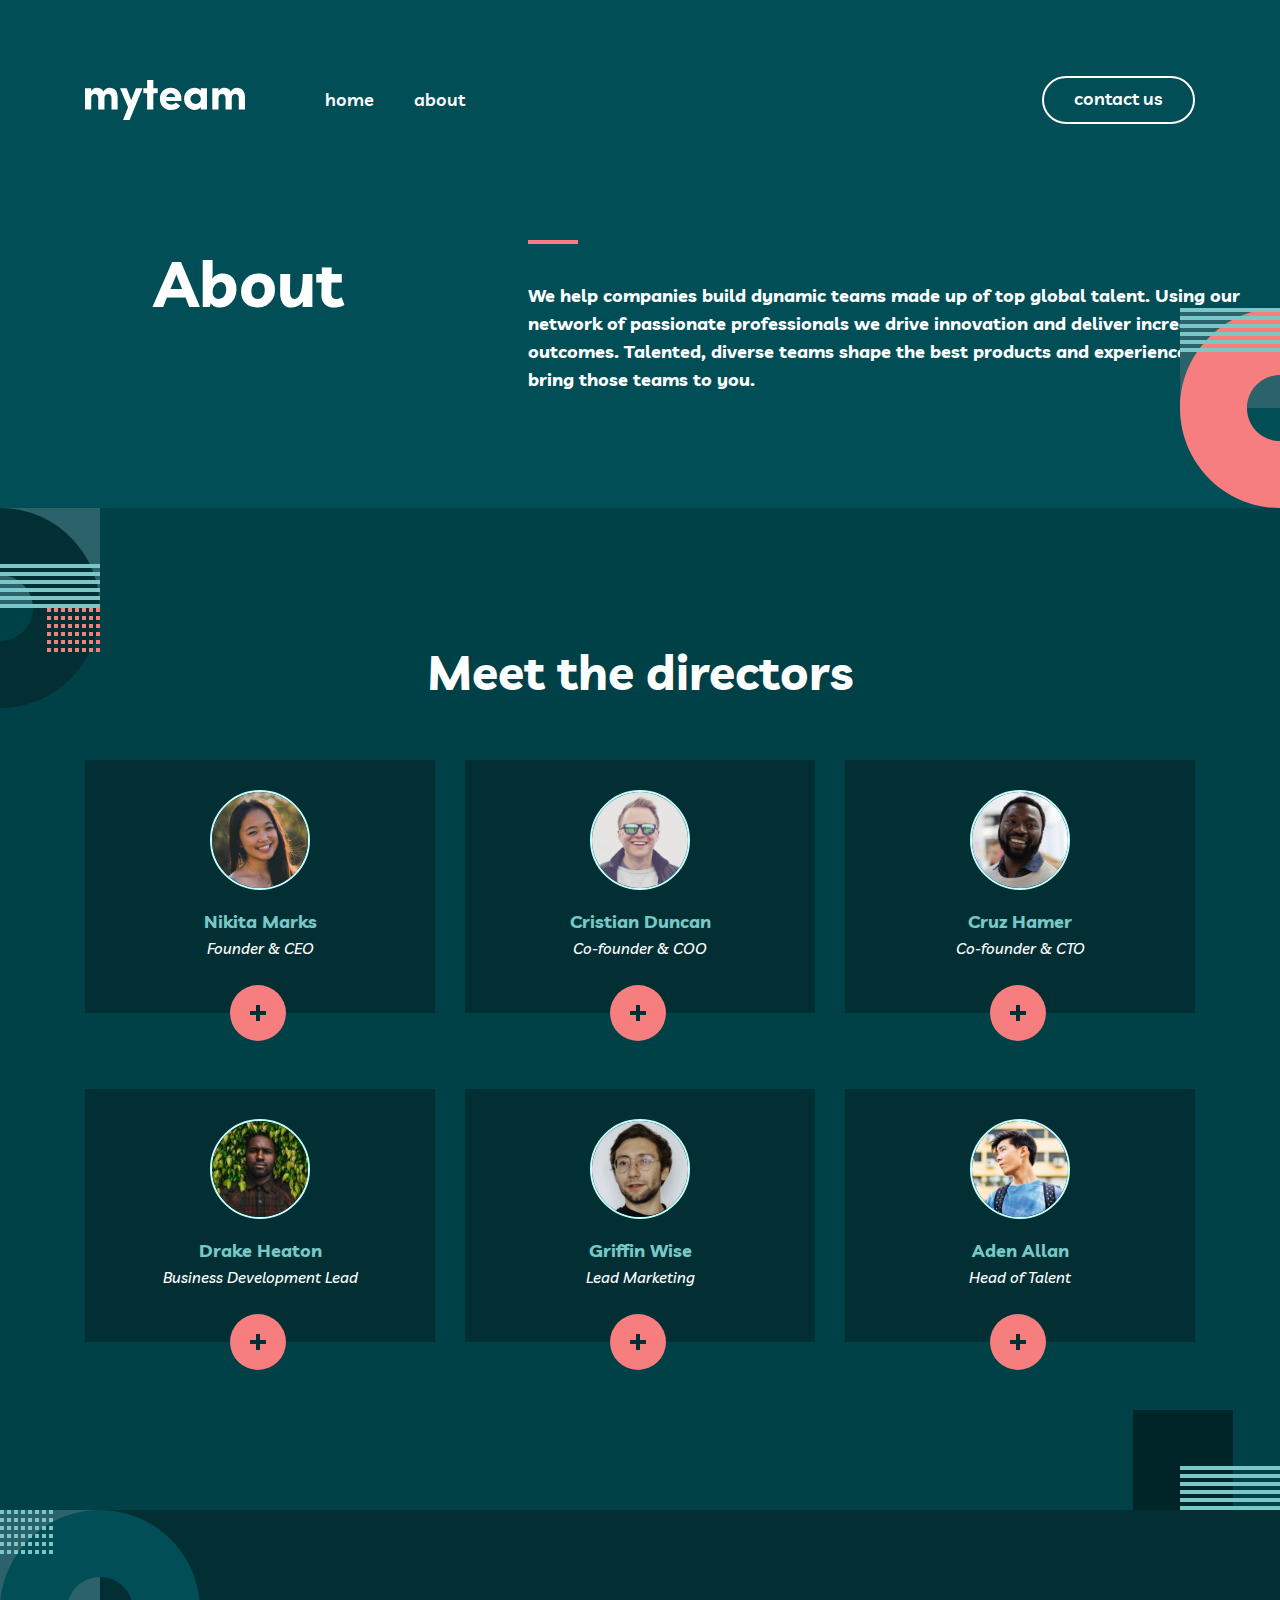
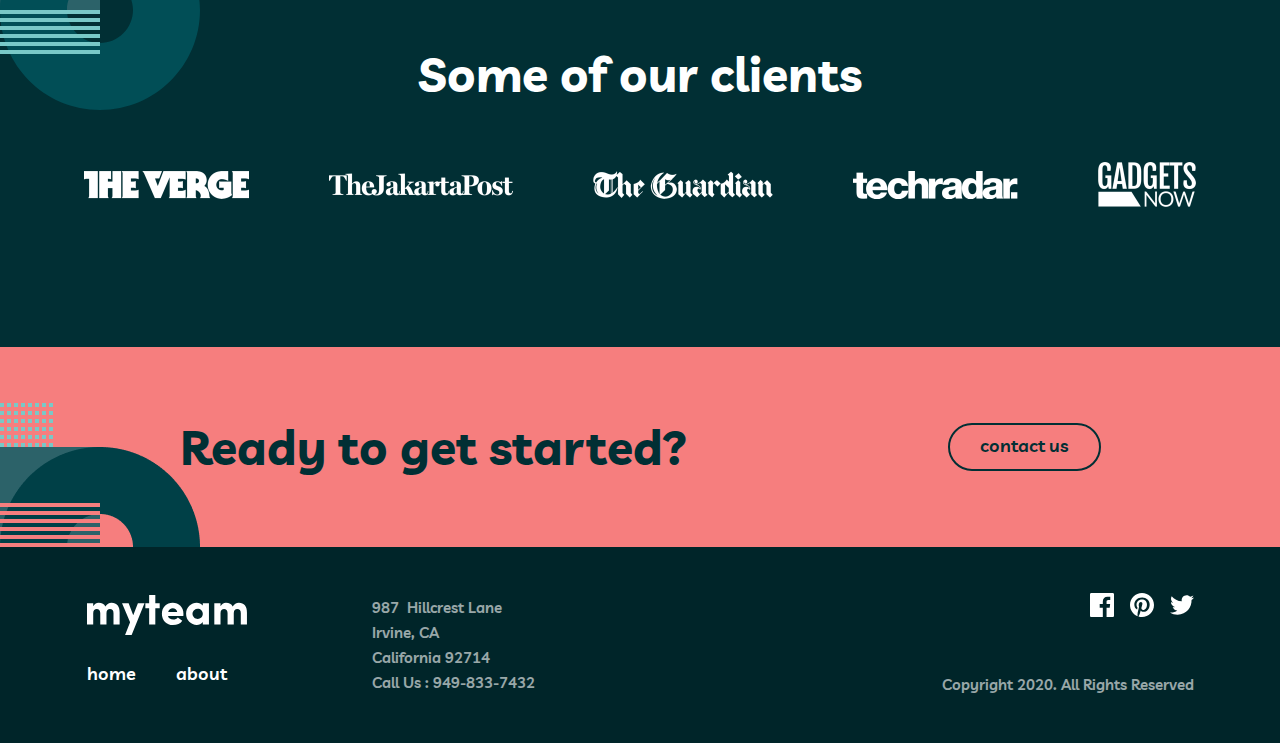
==== commit 0b3f5136: "Merge pull request #34 from PovilasPal/Bugs/About-page" ====
--- a/about.html
+++ b/about.html
@@ -58,8 +58,8 @@
   <img class="close-menu" onclick="toggleMenu()"  alt="" src="pictures/Group 2.svg"></img>
 
 
-  <a href="index.html" class="nav-item home-mobile">home</a>
-  <a href="about.html" class="nav-item about-mobile">about</a>
+  <a href="index.html" class="nav-item home-mobile">Home</a>
+  <a href="about.html" class="nav-item about-mobile">About</a>
   <a href="contact.html"class="button-mobile button-one-mobile ">contact us</a>
 </div>
 </header>
@@ -110,8 +110,7 @@
               <p class="motos">“Unleash Your Potential - Discover the Power of Work. Passion Meets Purpose: Let Your Work.”</p>
               <!-- Social medias logos -->
               <div class="about-logos">
-                <a href="https://x.com/"><svg xmlns="http://www.w3.org/2000/svg" width="60" height="20" viewBox="0 0 60 20" fill="none"><path fill-rule="evenodd" clip-rule="evenodd" d="M42 0H58C59.1 0 60 0.9 60 2V18C60 19.1 59.1 20 58 20H42C40.9 20 40 19.1 40 18V2C40 0.9 40.9 0 42 0ZM46 17V8H43V17H46ZM44.5 6.3C43.5 6.3 42.7 5.5 42.7 4.5C42.7 3.5 43.5 2.7 44.5 2.7C45.5 2.7 46.3 3.5 46.3 4.5C46.3 5.5 45.5 6.3 44.5 6.3ZM54 17H57V11.3C57 9.4 55.4 7.8 53.5 7.8C52.6 7.8 51.5 8.4 51 9.2V8H48V17H51V11.7C51 10.9 51.7 10.2 52.5 10.2C53.3 10.2 54 10.9 54 11.7V17Z" fill="white" class="logo-linkedin"/></svg></a> <a href="https://www.linkedin.com/home"><svg xmlns="http://www.w3.org/2000/svg" width="60" height="20" viewBox="0 0 60 20" fill="none"><path d="M24 2.309C23.117 2.701 22.168 2.965 21.172 3.084C22.189 2.475 22.97 1.51 23.337 0.36C22.386 0.924 21.332 1.334 20.21 1.555C19.313 0.598 18.032 0 16.616 0C13.437 0 11.101 2.966 11.819 6.045C7.728 5.84 4.1 3.88 1.671 0.901C0.381 3.114 1.002 6.009 3.194 7.475C2.388 7.449 1.628 7.228 0.965 6.859C0.911 9.14 2.546 11.274 4.914 11.749C4.221 11.937 3.462 11.981 2.69 11.833C3.316 13.789 5.134 15.212 7.29 15.252C5.22 16.875 2.612 17.6 0 17.292C2.179 18.689 4.768 19.504 7.548 19.504C16.69 19.504 21.855 11.783 21.543 4.858C22.505 4.163 23.34 3.296 24 2.309Z" fill="white" class="logo-twitter"/>
-                </svg></a>
+                <a href="https://x.com/"><svg xmlns="http://www.w3.org/2000/svg" width="24" height="19.5" viewBox="0 0 24 19.5" fill="none"><path d="M24.5 2.309C23.617 2.701 22.668 2.965 21.672 3.084C22.689 2.475 23.47 1.51 23.837 0.36C22.886 0.924 21.832 1.334 20.71 1.555C19.813 0.598 18.532 0 17.116 0C13.937 0 11.601 2.966 12.319 6.045C8.228 5.84 4.6 3.88 2.171 0.901C0.881 3.114 1.502 6.009 3.694 7.475C2.888 7.449 2.128 7.228 1.465 6.859C1.411 9.14 3.046 11.274 5.414 11.749C4.721 11.937 3.962 11.981 3.19 11.833C3.816 13.789 5.634 15.212 7.79 15.252C5.72 16.875 3.112 17.6 0.5 17.292C2.679 18.689 5.268 19.504 8.048 19.504C17.19 19.504 22.355 11.783 22.043 4.858C23.005 4.163 23.84 3.296 24.5 2.309Z" fill="white" class="logo-twitter"/></svg></a> <a href="https://www.linkedin.com/home"><svg xmlns="http://www.w3.org/2000/svg" width="20" height="20" viewBox="0 0 20 20" fill="none"><path fill-rule="evenodd" clip-rule="evenodd" d="M2.5 0H18.5C19.6 0 20.5 0.9 20.5 2V18C20.5 19.1 19.6 20 18.5 20H2.5C1.4 20 0.5 19.1 0.5 18V2C0.5 0.9 1.4 0 2.5 0ZM6.5 17V8H3.5V17H6.5ZM5 6.3C4 6.3 3.2 5.5 3.2 4.5C3.2 3.5 4 2.7 5 2.7C6 2.7 6.8 3.5 6.8 4.5C6.8 5.5 6 6.3 5 6.3ZM14.5 17H17.5V11.3C17.5 9.4 15.9 7.8 14 7.8C13.1 7.8 12 8.4 11.5 9.2V8H8.5V17H11.5V11.7C11.5 10.9 12.2 10.2 13 10.2C13.8 10.2 14.5 10.9 14.5 11.7V17Z" fill="white" class="logo-linkedin"/></svg></a>
               </div>
               <!-- X logo -->
               <div class="bubble-blue">
@@ -142,8 +141,7 @@
               <p class="motos">“Conquer the Day, One Task at a Time - The Art of Work. Elevate Your Craft, Elevate Your Life.”</p>
               <!-- Social medias logos -->
               <div class="about-logos">
-                <a href="https://x.com/"><svg xmlns="http://www.w3.org/2000/svg" width="60" height="20" viewBox="0 0 60 20" fill="none"><path fill-rule="evenodd" clip-rule="evenodd" d="M42 0H58C59.1 0 60 0.9 60 2V18C60 19.1 59.1 20 58 20H42C40.9 20 40 19.1 40 18V2C40 0.9 40.9 0 42 0ZM46 17V8H43V17H46ZM44.5 6.3C43.5 6.3 42.7 5.5 42.7 4.5C42.7 3.5 43.5 2.7 44.5 2.7C45.5 2.7 46.3 3.5 46.3 4.5C46.3 5.5 45.5 6.3 44.5 6.3ZM54 17H57V11.3C57 9.4 55.4 7.8 53.5 7.8C52.6 7.8 51.5 8.4 51 9.2V8H48V17H51V11.7C51 10.9 51.7 10.2 52.5 10.2C53.3 10.2 54 10.9 54 11.7V17Z" fill="white" class="logo-linkedin"/></svg></a> <a href="https://www.linkedin.com/home"><svg xmlns="http://www.w3.org/2000/svg" width="60" height="20" viewBox="0 0 60 20" fill="none"><path d="M24 2.309C23.117 2.701 22.168 2.965 21.172 3.084C22.189 2.475 22.97 1.51 23.337 0.36C22.386 0.924 21.332 1.334 20.21 1.555C19.313 0.598 18.032 0 16.616 0C13.437 0 11.101 2.966 11.819 6.045C7.728 5.84 4.1 3.88 1.671 0.901C0.381 3.114 1.002 6.009 3.194 7.475C2.388 7.449 1.628 7.228 0.965 6.859C0.911 9.14 2.546 11.274 4.914 11.749C4.221 11.937 3.462 11.981 2.69 11.833C3.316 13.789 5.134 15.212 7.29 15.252C5.22 16.875 2.612 17.6 0 17.292C2.179 18.689 4.768 19.504 7.548 19.504C16.69 19.504 21.855 11.783 21.543 4.858C22.505 4.163 23.34 3.296 24 2.309Z" fill="white" class="logo-twitter"/>
-                </svg></a>
+                <a href="https://x.com/"><svg xmlns="http://www.w3.org/2000/svg" width="24" height="19.5" viewBox="0 0 24 19.5" fill="none"><path d="M24.5 2.309C23.617 2.701 22.668 2.965 21.672 3.084C22.689 2.475 23.47 1.51 23.837 0.36C22.886 0.924 21.832 1.334 20.71 1.555C19.813 0.598 18.532 0 17.116 0C13.937 0 11.601 2.966 12.319 6.045C8.228 5.84 4.6 3.88 2.171 0.901C0.881 3.114 1.502 6.009 3.694 7.475C2.888 7.449 2.128 7.228 1.465 6.859C1.411 9.14 3.046 11.274 5.414 11.749C4.721 11.937 3.962 11.981 3.19 11.833C3.816 13.789 5.634 15.212 7.79 15.252C5.72 16.875 3.112 17.6 0.5 17.292C2.679 18.689 5.268 19.504 8.048 19.504C17.19 19.504 22.355 11.783 22.043 4.858C23.005 4.163 23.84 3.296 24.5 2.309Z" fill="white" class="logo-twitter"/></svg></a> <a href="https://www.linkedin.com/home"><svg xmlns="http://www.w3.org/2000/svg" width="20" height="20" viewBox="0 0 20 20" fill="none"><path fill-rule="evenodd" clip-rule="evenodd" d="M2.5 0H18.5C19.6 0 20.5 0.9 20.5 2V18C20.5 19.1 19.6 20 18.5 20H2.5C1.4 20 0.5 19.1 0.5 18V2C0.5 0.9 1.4 0 2.5 0ZM6.5 17V8H3.5V17H6.5ZM5 6.3C4 6.3 3.2 5.5 3.2 4.5C3.2 3.5 4 2.7 5 2.7C6 2.7 6.8 3.5 6.8 4.5C6.8 5.5 6 6.3 5 6.3ZM14.5 17H17.5V11.3C17.5 9.4 15.9 7.8 14 7.8C13.1 7.8 12 8.4 11.5 9.2V8H8.5V17H11.5V11.7C11.5 10.9 12.2 10.2 13 10.2C13.8 10.2 14.5 10.9 14.5 11.7V17Z" fill="white" class="logo-linkedin"/></svg></a>
               </div>
               <!-- X logo -->
               <div class="bubble-blue">
@@ -174,8 +172,7 @@
               <p class="motos">“Embrace the Grind, Reap the Rewards - The Mantra of Work. Dare to Excel, Dare to Succeed.”</p>
               <!-- Social medias logos -->
               <div class="about-logos">
-                <a href="https://x.com/"><svg xmlns="http://www.w3.org/2000/svg" width="60" height="20" viewBox="0 0 60 20" fill="none"><path fill-rule="evenodd" clip-rule="evenodd" d="M42 0H58C59.1 0 60 0.9 60 2V18C60 19.1 59.1 20 58 20H42C40.9 20 40 19.1 40 18V2C40 0.9 40.9 0 42 0ZM46 17V8H43V17H46ZM44.5 6.3C43.5 6.3 42.7 5.5 42.7 4.5C42.7 3.5 43.5 2.7 44.5 2.7C45.5 2.7 46.3 3.5 46.3 4.5C46.3 5.5 45.5 6.3 44.5 6.3ZM54 17H57V11.3C57 9.4 55.4 7.8 53.5 7.8C52.6 7.8 51.5 8.4 51 9.2V8H48V17H51V11.7C51 10.9 51.7 10.2 52.5 10.2C53.3 10.2 54 10.9 54 11.7V17Z" fill="white" class="logo-linkedin"/></svg></a> <a href="https://www.linkedin.com/home"><svg xmlns="http://www.w3.org/2000/svg" width="60" height="20" viewBox="0 0 60 20" fill="none"><path d="M24 2.309C23.117 2.701 22.168 2.965 21.172 3.084C22.189 2.475 22.97 1.51 23.337 0.36C22.386 0.924 21.332 1.334 20.21 1.555C19.313 0.598 18.032 0 16.616 0C13.437 0 11.101 2.966 11.819 6.045C7.728 5.84 4.1 3.88 1.671 0.901C0.381 3.114 1.002 6.009 3.194 7.475C2.388 7.449 1.628 7.228 0.965 6.859C0.911 9.14 2.546 11.274 4.914 11.749C4.221 11.937 3.462 11.981 2.69 11.833C3.316 13.789 5.134 15.212 7.29 15.252C5.22 16.875 2.612 17.6 0 17.292C2.179 18.689 4.768 19.504 7.548 19.504C16.69 19.504 21.855 11.783 21.543 4.858C22.505 4.163 23.34 3.296 24 2.309Z" fill="white" class="logo-twitter"/>
-                </svg></a>
+                <a href="https://x.com/"><svg xmlns="http://www.w3.org/2000/svg" width="24" height="19.5" viewBox="0 0 24 19.5" fill="none"><path d="M24.5 2.309C23.617 2.701 22.668 2.965 21.672 3.084C22.689 2.475 23.47 1.51 23.837 0.36C22.886 0.924 21.832 1.334 20.71 1.555C19.813 0.598 18.532 0 17.116 0C13.937 0 11.601 2.966 12.319 6.045C8.228 5.84 4.6 3.88 2.171 0.901C0.881 3.114 1.502 6.009 3.694 7.475C2.888 7.449 2.128 7.228 1.465 6.859C1.411 9.14 3.046 11.274 5.414 11.749C4.721 11.937 3.962 11.981 3.19 11.833C3.816 13.789 5.634 15.212 7.79 15.252C5.72 16.875 3.112 17.6 0.5 17.292C2.679 18.689 5.268 19.504 8.048 19.504C17.19 19.504 22.355 11.783 22.043 4.858C23.005 4.163 23.84 3.296 24.5 2.309Z" fill="white" class="logo-twitter"/></svg></a> <a href="https://www.linkedin.com/home"><svg xmlns="http://www.w3.org/2000/svg" width="20" height="20" viewBox="0 0 20 20" fill="none"><path fill-rule="evenodd" clip-rule="evenodd" d="M2.5 0H18.5C19.6 0 20.5 0.9 20.5 2V18C20.5 19.1 19.6 20 18.5 20H2.5C1.4 20 0.5 19.1 0.5 18V2C0.5 0.9 1.4 0 2.5 0ZM6.5 17V8H3.5V17H6.5ZM5 6.3C4 6.3 3.2 5.5 3.2 4.5C3.2 3.5 4 2.7 5 2.7C6 2.7 6.8 3.5 6.8 4.5C6.8 5.5 6 6.3 5 6.3ZM14.5 17H17.5V11.3C17.5 9.4 15.9 7.8 14 7.8C13.1 7.8 12 8.4 11.5 9.2V8H8.5V17H11.5V11.7C11.5 10.9 12.2 10.2 13 10.2C13.8 10.2 14.5 10.9 14.5 11.7V17Z" fill="white" class="logo-linkedin"/></svg></a>
               </div>
               <!-- X logo -->
               <div class="bubble-blue">
@@ -206,8 +203,7 @@
               <p class="motos">“Forge Your Path, One Step at a Time - The Journey of Work. Unlock Your Brilliance.”</p>
               <!-- Social medias logos -->
               <div class="about-logos">
-                <a href="https://x.com/"><svg xmlns="http://www.w3.org/2000/svg" width="60" height="20" viewBox="0 0 60 20" fill="none"><path fill-rule="evenodd" clip-rule="evenodd" d="M42 0H58C59.1 0 60 0.9 60 2V18C60 19.1 59.1 20 58 20H42C40.9 20 40 19.1 40 18V2C40 0.9 40.9 0 42 0ZM46 17V8H43V17H46ZM44.5 6.3C43.5 6.3 42.7 5.5 42.7 4.5C42.7 3.5 43.5 2.7 44.5 2.7C45.5 2.7 46.3 3.5 46.3 4.5C46.3 5.5 45.5 6.3 44.5 6.3ZM54 17H57V11.3C57 9.4 55.4 7.8 53.5 7.8C52.6 7.8 51.5 8.4 51 9.2V8H48V17H51V11.7C51 10.9 51.7 10.2 52.5 10.2C53.3 10.2 54 10.9 54 11.7V17Z" fill="white" class="logo-linkedin"/></svg></a> <a href="https://www.linkedin.com/home"><svg xmlns="http://www.w3.org/2000/svg" width="60" height="20" viewBox="0 0 60 20" fill="none"><path d="M24 2.309C23.117 2.701 22.168 2.965 21.172 3.084C22.189 2.475 22.97 1.51 23.337 0.36C22.386 0.924 21.332 1.334 20.21 1.555C19.313 0.598 18.032 0 16.616 0C13.437 0 11.101 2.966 11.819 6.045C7.728 5.84 4.1 3.88 1.671 0.901C0.381 3.114 1.002 6.009 3.194 7.475C2.388 7.449 1.628 7.228 0.965 6.859C0.911 9.14 2.546 11.274 4.914 11.749C4.221 11.937 3.462 11.981 2.69 11.833C3.316 13.789 5.134 15.212 7.29 15.252C5.22 16.875 2.612 17.6 0 17.292C2.179 18.689 4.768 19.504 7.548 19.504C16.69 19.504 21.855 11.783 21.543 4.858C22.505 4.163 23.34 3.296 24 2.309Z" fill="white" class="logo-twitter"/>
-                </svg></a>
+                <a href="https://x.com/"><svg xmlns="http://www.w3.org/2000/svg" width="24" height="19.5" viewBox="0 0 24 19.5" fill="none"><path d="M24.5 2.309C23.617 2.701 22.668 2.965 21.672 3.084C22.689 2.475 23.47 1.51 23.837 0.36C22.886 0.924 21.832 1.334 20.71 1.555C19.813 0.598 18.532 0 17.116 0C13.937 0 11.601 2.966 12.319 6.045C8.228 5.84 4.6 3.88 2.171 0.901C0.881 3.114 1.502 6.009 3.694 7.475C2.888 7.449 2.128 7.228 1.465 6.859C1.411 9.14 3.046 11.274 5.414 11.749C4.721 11.937 3.962 11.981 3.19 11.833C3.816 13.789 5.634 15.212 7.79 15.252C5.72 16.875 3.112 17.6 0.5 17.292C2.679 18.689 5.268 19.504 8.048 19.504C17.19 19.504 22.355 11.783 22.043 4.858C23.005 4.163 23.84 3.296 24.5 2.309Z" fill="white" class="logo-twitter"/></svg></a> <a href="https://www.linkedin.com/home"><svg xmlns="http://www.w3.org/2000/svg" width="20" height="20" viewBox="0 0 20 20" fill="none"><path fill-rule="evenodd" clip-rule="evenodd" d="M2.5 0H18.5C19.6 0 20.5 0.9 20.5 2V18C20.5 19.1 19.6 20 18.5 20H2.5C1.4 20 0.5 19.1 0.5 18V2C0.5 0.9 1.4 0 2.5 0ZM6.5 17V8H3.5V17H6.5ZM5 6.3C4 6.3 3.2 5.5 3.2 4.5C3.2 3.5 4 2.7 5 2.7C6 2.7 6.8 3.5 6.8 4.5C6.8 5.5 6 6.3 5 6.3ZM14.5 17H17.5V11.3C17.5 9.4 15.9 7.8 14 7.8C13.1 7.8 12 8.4 11.5 9.2V8H8.5V17H11.5V11.7C11.5 10.9 12.2 10.2 13 10.2C13.8 10.2 14.5 10.9 14.5 11.7V17Z" fill="white" class="logo-linkedin"/></svg></a>
               </div>
               <!-- X logo -->
               <div class="bubble-blue">
@@ -238,8 +234,7 @@
               <p class="motos">“Unique perspectives shape unique products, which is what you need to survive these days.”</p>
               <!-- Social medias logos -->
               <div class="about-logos">
-                <a href="https://x.com/"><svg xmlns="http://www.w3.org/2000/svg" width="60" height="20" viewBox="0 0 60 20" fill="none"><path fill-rule="evenodd" clip-rule="evenodd" d="M42 0H58C59.1 0 60 0.9 60 2V18C60 19.1 59.1 20 58 20H42C40.9 20 40 19.1 40 18V2C40 0.9 40.9 0 42 0ZM46 17V8H43V17H46ZM44.5 6.3C43.5 6.3 42.7 5.5 42.7 4.5C42.7 3.5 43.5 2.7 44.5 2.7C45.5 2.7 46.3 3.5 46.3 4.5C46.3 5.5 45.5 6.3 44.5 6.3ZM54 17H57V11.3C57 9.4 55.4 7.8 53.5 7.8C52.6 7.8 51.5 8.4 51 9.2V8H48V17H51V11.7C51 10.9 51.7 10.2 52.5 10.2C53.3 10.2 54 10.9 54 11.7V17Z" fill="white" class="logo-linkedin"/></svg></a> <a href="https://www.linkedin.com/home"><svg xmlns="http://www.w3.org/2000/svg" width="60" height="20" viewBox="0 0 60 20" fill="none"><path d="M24 2.309C23.117 2.701 22.168 2.965 21.172 3.084C22.189 2.475 22.97 1.51 23.337 0.36C22.386 0.924 21.332 1.334 20.21 1.555C19.313 0.598 18.032 0 16.616 0C13.437 0 11.101 2.966 11.819 6.045C7.728 5.84 4.1 3.88 1.671 0.901C0.381 3.114 1.002 6.009 3.194 7.475C2.388 7.449 1.628 7.228 0.965 6.859C0.911 9.14 2.546 11.274 4.914 11.749C4.221 11.937 3.462 11.981 2.69 11.833C3.316 13.789 5.134 15.212 7.29 15.252C5.22 16.875 2.612 17.6 0 17.292C2.179 18.689 4.768 19.504 7.548 19.504C16.69 19.504 21.855 11.783 21.543 4.858C22.505 4.163 23.34 3.296 24 2.309Z" fill="white" class="logo-twitter"/>
-                </svg></a>
+                <a href="https://x.com/"><svg xmlns="http://www.w3.org/2000/svg" width="24" height="19.5" viewBox="0 0 24 19.5" fill="none"><path d="M24.5 2.309C23.617 2.701 22.668 2.965 21.672 3.084C22.689 2.475 23.47 1.51 23.837 0.36C22.886 0.924 21.832 1.334 20.71 1.555C19.813 0.598 18.532 0 17.116 0C13.937 0 11.601 2.966 12.319 6.045C8.228 5.84 4.6 3.88 2.171 0.901C0.881 3.114 1.502 6.009 3.694 7.475C2.888 7.449 2.128 7.228 1.465 6.859C1.411 9.14 3.046 11.274 5.414 11.749C4.721 11.937 3.962 11.981 3.19 11.833C3.816 13.789 5.634 15.212 7.79 15.252C5.72 16.875 3.112 17.6 0.5 17.292C2.679 18.689 5.268 19.504 8.048 19.504C17.19 19.504 22.355 11.783 22.043 4.858C23.005 4.163 23.84 3.296 24.5 2.309Z" fill="white" class="logo-twitter"/></svg></a> <a href="https://www.linkedin.com/home"><svg xmlns="http://www.w3.org/2000/svg" width="20" height="20" viewBox="0 0 20 20" fill="none"><path fill-rule="evenodd" clip-rule="evenodd" d="M2.5 0H18.5C19.6 0 20.5 0.9 20.5 2V18C20.5 19.1 19.6 20 18.5 20H2.5C1.4 20 0.5 19.1 0.5 18V2C0.5 0.9 1.4 0 2.5 0ZM6.5 17V8H3.5V17H6.5ZM5 6.3C4 6.3 3.2 5.5 3.2 4.5C3.2 3.5 4 2.7 5 2.7C6 2.7 6.8 3.5 6.8 4.5C6.8 5.5 6 6.3 5 6.3ZM14.5 17H17.5V11.3C17.5 9.4 15.9 7.8 14 7.8C13.1 7.8 12 8.4 11.5 9.2V8H8.5V17H11.5V11.7C11.5 10.9 12.2 10.2 13 10.2C13.8 10.2 14.5 10.9 14.5 11.7V17Z" fill="white" class="logo-linkedin"/></svg></a>
               </div>
               <!-- X logo -->
               <div class="bubble-blue">
@@ -270,8 +265,7 @@
               <p class="motos">“Empowered teams create truly amazing products. Set the north star and let them follow it.”</p>
               <!-- Social medias logos -->
               <div class="about-logos">
-                <a href="https://x.com/"><svg xmlns="http://www.w3.org/2000/svg" width="60" height="20" viewBox="0 0 60 20" fill="none"><path fill-rule="evenodd" clip-rule="evenodd" d="M42 0H58C59.1 0 60 0.9 60 2V18C60 19.1 59.1 20 58 20H42C40.9 20 40 19.1 40 18V2C40 0.9 40.9 0 42 0ZM46 17V8H43V17H46ZM44.5 6.3C43.5 6.3 42.7 5.5 42.7 4.5C42.7 3.5 43.5 2.7 44.5 2.7C45.5 2.7 46.3 3.5 46.3 4.5C46.3 5.5 45.5 6.3 44.5 6.3ZM54 17H57V11.3C57 9.4 55.4 7.8 53.5 7.8C52.6 7.8 51.5 8.4 51 9.2V8H48V17H51V11.7C51 10.9 51.7 10.2 52.5 10.2C53.3 10.2 54 10.9 54 11.7V17Z" fill="white" class="logo-linkedin"/></svg></a> <a href="https://www.linkedin.com/home"><svg xmlns="http://www.w3.org/2000/svg" width="60" height="20" viewBox="0 0 60 20" fill="none"><path d="M24 2.309C23.117 2.701 22.168 2.965 21.172 3.084C22.189 2.475 22.97 1.51 23.337 0.36C22.386 0.924 21.332 1.334 20.21 1.555C19.313 0.598 18.032 0 16.616 0C13.437 0 11.101 2.966 11.819 6.045C7.728 5.84 4.1 3.88 1.671 0.901C0.381 3.114 1.002 6.009 3.194 7.475C2.388 7.449 1.628 7.228 0.965 6.859C0.911 9.14 2.546 11.274 4.914 11.749C4.221 11.937 3.462 11.981 2.69 11.833C3.316 13.789 5.134 15.212 7.29 15.252C5.22 16.875 2.612 17.6 0 17.292C2.179 18.689 4.768 19.504 7.548 19.504C16.69 19.504 21.855 11.783 21.543 4.858C22.505 4.163 23.34 3.296 24 2.309Z" fill="white" class="logo-twitter"/>
-                </svg></a>
+                <a href="https://x.com/"><svg xmlns="http://www.w3.org/2000/svg" width="24" height="19.5" viewBox="0 0 24 19.5" fill="none"><path d="M24.5 2.309C23.617 2.701 22.668 2.965 21.672 3.084C22.689 2.475 23.47 1.51 23.837 0.36C22.886 0.924 21.832 1.334 20.71 1.555C19.813 0.598 18.532 0 17.116 0C13.937 0 11.601 2.966 12.319 6.045C8.228 5.84 4.6 3.88 2.171 0.901C0.881 3.114 1.502 6.009 3.694 7.475C2.888 7.449 2.128 7.228 1.465 6.859C1.411 9.14 3.046 11.274 5.414 11.749C4.721 11.937 3.962 11.981 3.19 11.833C3.816 13.789 5.634 15.212 7.79 15.252C5.72 16.875 3.112 17.6 0.5 17.292C2.679 18.689 5.268 19.504 8.048 19.504C17.19 19.504 22.355 11.783 22.043 4.858C23.005 4.163 23.84 3.296 24.5 2.309Z" fill="white" class="logo-twitter"/></svg></a> <a href="https://www.linkedin.com/home"><svg xmlns="http://www.w3.org/2000/svg" width="20" height="20" viewBox="0 0 20 20" fill="none"><path fill-rule="evenodd" clip-rule="evenodd" d="M2.5 0H18.5C19.6 0 20.5 0.9 20.5 2V18C20.5 19.1 19.6 20 18.5 20H2.5C1.4 20 0.5 19.1 0.5 18V2C0.5 0.9 1.4 0 2.5 0ZM6.5 17V8H3.5V17H6.5ZM5 6.3C4 6.3 3.2 5.5 3.2 4.5C3.2 3.5 4 2.7 5 2.7C6 2.7 6.8 3.5 6.8 4.5C6.8 5.5 6 6.3 5 6.3ZM14.5 17H17.5V11.3C17.5 9.4 15.9 7.8 14 7.8C13.1 7.8 12 8.4 11.5 9.2V8H8.5V17H11.5V11.7C11.5 10.9 12.2 10.2 13 10.2C13.8 10.2 14.5 10.9 14.5 11.7V17Z" fill="white" class="logo-linkedin"/></svg></a>
               </div>
               <!-- X logo -->
               <div class="bubble-blue">
@@ -352,15 +346,14 @@
             </div>
             <!-- Middle content in footer (address) -->
             <div class="address-main">
-                <p>987 &nbsp Hillcrest Lane<br>Irvine, CA<br>California 92714<br>Call Us : 949-833-7432</p>
+                <p>987 &nbspHillcrest Lane<br>Irvine, CA<br>California 92714<br>Call Us : 949-833-7432</p>
             </div>
             <!-- Right content in footer -->
             <div class="logos-copy">
                 <!-- Facebook, Pintarest and Twitter logos -->
                 <div class="logos">
                   <a href="https://www.facebook.com/"><svg xmlns="http://www.w3.org/2000/svg" width="24" height="24" viewBox="0 0 24 24" fill="none"> <path d="M22.675 0H1.325C0.593 0 0 0.593 0 1.325V22.676C0 23.407 0.593 24 1.325 24H12.82V14.706H9.692V11.084H12.82V8.413C12.82 5.313 14.713 3.625 17.479 3.625C18.804 3.625 19.942 3.724 20.274 3.768V7.008L18.356 7.009C16.852 7.009 16.561 7.724 16.561 8.772V11.085H20.148L19.681 14.707H16.561V24H22.677C23.407 24 24 23.407 24 22.675V1.325C24 0.593 23.407 0 22.675 0Z" fill="white" class="footer-facebook"/></svg></a> 
-                  <a href="https://www.pinterest.com/"><svg xmlns="http://www.w3.org/2000/svg" width="24" height="24" viewBox="0 0 24 24" fill="none"> <path d="M12 0C5.373 0 0 5.372 0 12C0 17.084 3.163 21.426 7.627 23.174C7.522 22.225 7.427 20.769 7.669 19.733C7.887 18.796 9.076 13.768 9.076 13.768C9.076 13.768 8.717 13.049 8.717 11.986C8.717 10.318 9.684 9.072 10.888 9.072C11.911 9.072 12.406 9.841 12.406 10.762C12.406 11.791 11.751 13.33 11.412 14.757C11.129 15.951 12.011 16.926 13.189 16.926C15.322 16.926 16.961 14.677 16.961 11.431C16.961 8.558 14.897 6.549 11.949 6.549C8.535 6.549 6.531 9.11 6.531 11.756C6.531 12.787 6.928 13.894 7.424 14.494C7.522 14.613 7.536 14.718 7.507 14.839L7.174 16.199C7.121 16.419 7 16.466 6.772 16.36C5.273 15.662 4.336 13.471 4.336 11.711C4.336 7.926 7.086 4.449 12.265 4.449C16.428 4.449 19.663 7.416 19.663 11.38C19.663 15.516 17.056 18.844 13.436 18.844C12.22 18.844 11.077 18.213 10.686 17.466L9.938 20.319C9.667 21.362 8.936 22.669 8.446 23.465C9.57 23.812 10.763 24 12 24C18.627 24 24 18.627 24 12C24 5.372 18.627 0 12 0Z" fill="white" class="footer-pintarest"/>
-                    </svg></a> 
+                  <a href="https://www.pinterest.com/"><svg xmlns="http://www.w3.org/2000/svg" width="24" height="24" viewBox="0 0 24 24" fill="none"> <path d="M12 0C5.373 0 0 5.372 0 12C0 17.084 3.163 21.426 7.627 23.174C7.522 22.225 7.427 20.769 7.669 19.733C7.887 18.796 9.076 13.768 9.076 13.768C9.076 13.768 8.717 13.049 8.717 11.986C8.717 10.318 9.684 9.072 10.888 9.072C11.911 9.072 12.406 9.841 12.406 10.762C12.406 11.791 11.751 13.33 11.412 14.757C11.129 15.951 12.011 16.926 13.189 16.926C15.322 16.926 16.961 14.677 16.961 11.431C16.961 8.558 14.897 6.549 11.949 6.549C8.535 6.549 6.531 9.11 6.531 11.756C6.531 12.787 6.928 13.894 7.424 14.494C7.522 14.613 7.536 14.718 7.507 14.839L7.174 16.199C7.121 16.419 7 16.466 6.772 16.36C5.273 15.662 4.336 13.471 4.336 11.711C4.336 7.926 7.086 4.449 12.265 4.449C16.428 4.449 19.663 7.416 19.663 11.38C19.663 15.516 17.056 18.844 13.436 18.844C12.22 18.844 11.077 18.213 10.686 17.466L9.938 20.319C9.667 21.362 8.936 22.669 8.446 23.465C9.57 23.812 10.763 24 12 24C18.627 24 24 18.627 24 12C24 5.372 18.627 0 12 0Z" fill="white" class="footer-pintarest"/></svg></a> 
                   <a href="https://x.com/?mx=2"><svg xmlns="http://www.w3.org/2000/svg" width="24" height="20" viewBox="0 0 24 20" fill="none"> <path d="M24 2.55699C23.117 2.94899 22.168 3.21299 21.172 3.33199C22.189 2.72299 22.97 1.75799 23.337 0.607986C22.386 1.17199 21.332 1.58199 20.21 1.80299C19.313 0.845986 18.032 0.247986 16.616 0.247986C13.437 0.247986 11.101 3.21399 11.819 6.29299C7.728 6.08799 4.1 4.12799 1.671 1.14899C0.381 3.36199 1.002 6.25699 3.194 7.72299C2.388 7.69699 1.628 7.47599 0.965 7.10699C0.911 9.38799 2.546 11.522 4.914 11.997C4.221 12.185 3.462 12.229 2.69 12.081C3.316 14.037 5.134 15.46 7.29 15.5C5.22 17.123 2.612 17.848 0 17.54C2.179 18.937 4.768 19.752 7.548 19.752C16.69 19.752 21.855 12.031 21.543 5.10599C22.505 4.41099 23.34 3.54399 24 2.55699Z" fill="white" class="footer-twitter"/>
                   </svg></a>
                 </div>
--- a/css/about.css
+++ b/css/about.css
@@ -1239,7 +1239,7 @@
   height: 4px;
   background-color: var(--lc);
   position: relative;
-  top: -44px;
+  top: -53px;
   left: 400px;
 }
 
@@ -1252,7 +1252,7 @@
   text-align: left;
   margin-top: 20px;
   left: 400px;
-  bottom: 30px;
+  bottom: 35px;
   font-weight: 630;
   line-height: 28px;
   width: 730px;
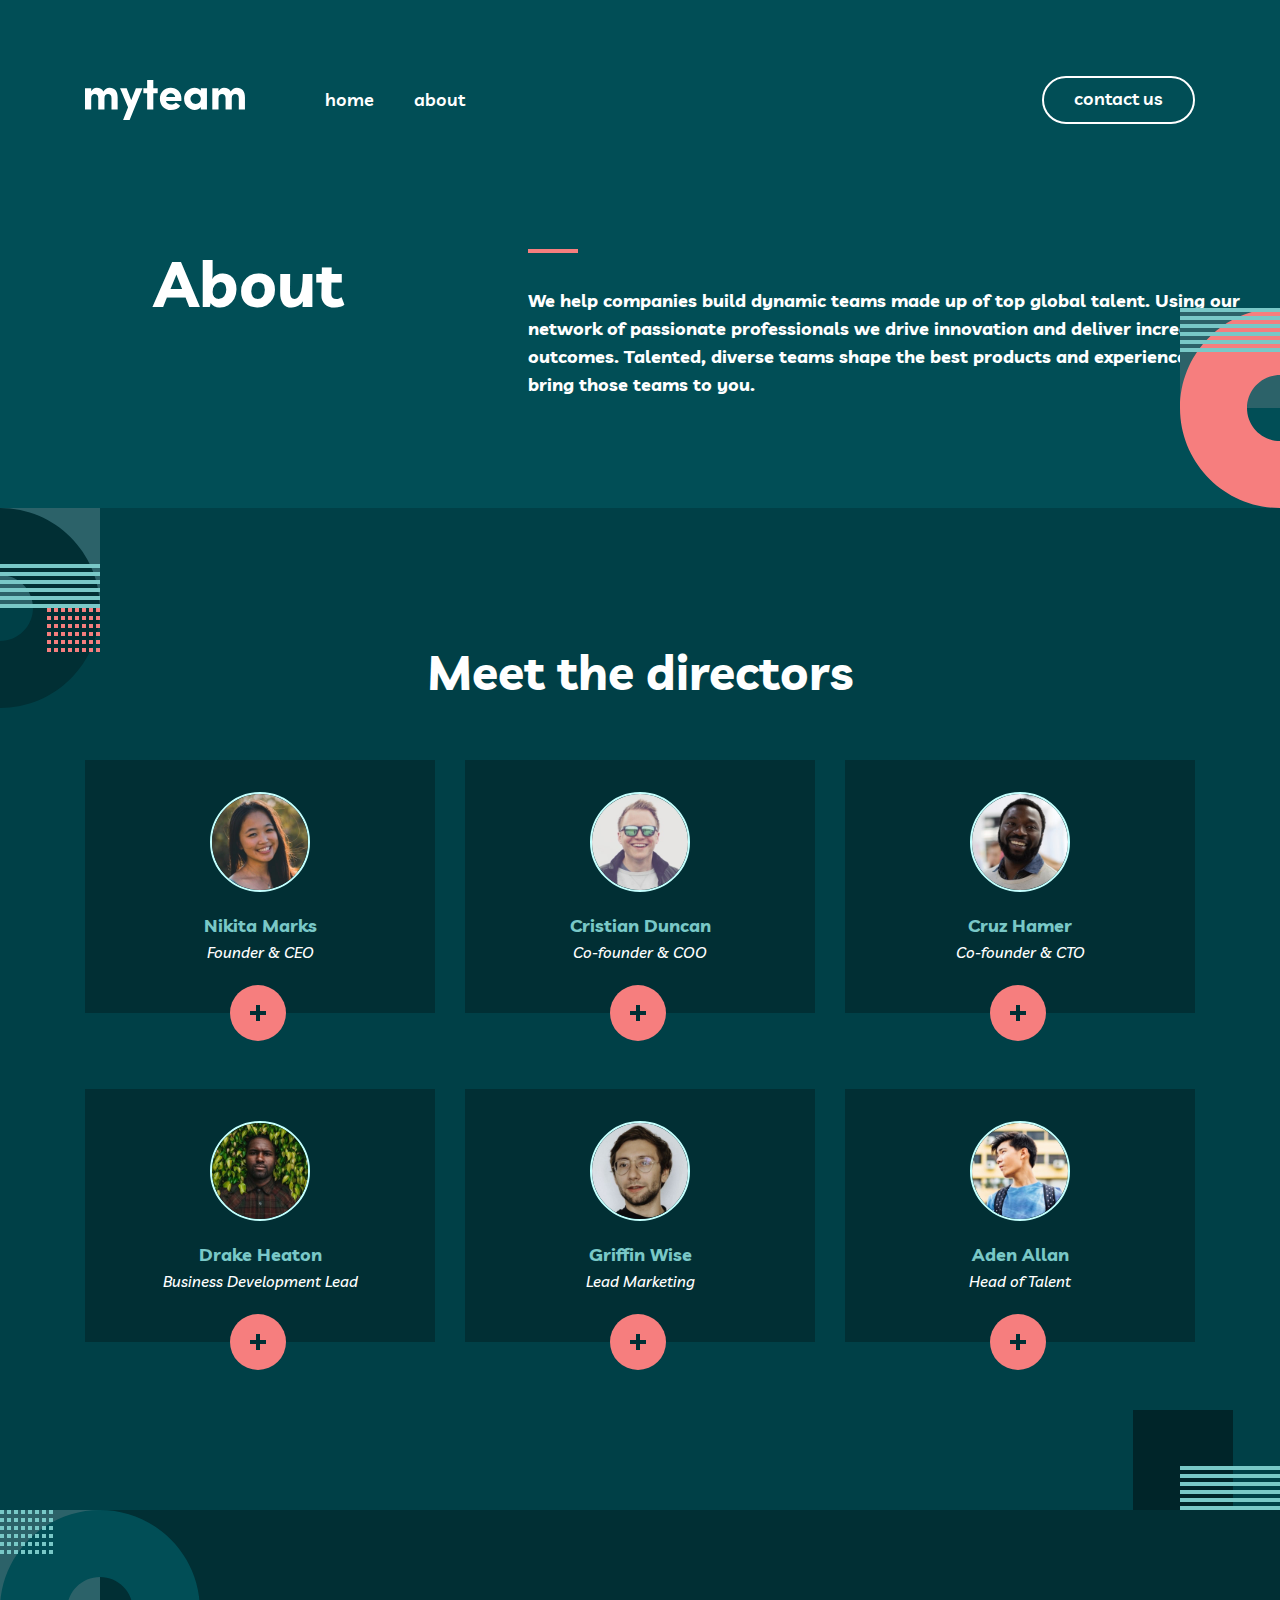
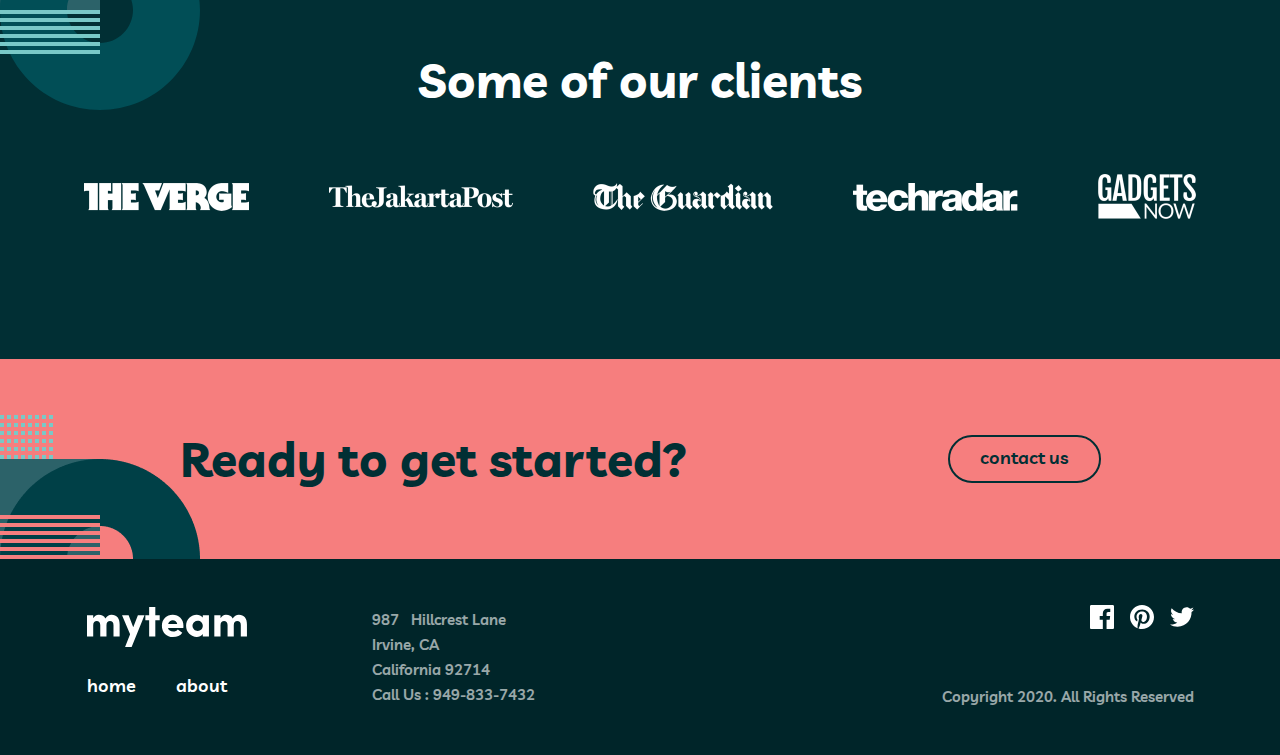
==== commit c8ff96b3: "Fix side menu issues and refactor styles" ====
--- a/about.html
+++ b/about.html
@@ -56,10 +56,11 @@
 
 <div class="mobile-menu" id="mobileMenu">
   <img class="close-menu" onclick="toggleMenu()"  alt="" src="pictures/Group 2.svg"></img>
-
-
-  <a href="index.html" class="nav-item home-mobile">Home</a>
-  <a href="about.html" class="nav-item about-mobile">About</a>
+  <img class="" src="pictures/bg-pattern-about-1-mobile-nav-1.svg"></img>
+
+
+  <a href="index.html" class="nav-item home-mobile">home</a>
+  <a href="about.html" class="nav-item about-mobile">about</a>
   <a href="contact.html"class="button-mobile button-one-mobile ">contact us</a>
 </div>
 </header>
@@ -110,7 +111,8 @@
               <p class="motos">“Unleash Your Potential - Discover the Power of Work. Passion Meets Purpose: Let Your Work.”</p>
               <!-- Social medias logos -->
               <div class="about-logos">
-                <a href="https://x.com/"><svg xmlns="http://www.w3.org/2000/svg" width="24" height="19.5" viewBox="0 0 24 19.5" fill="none"><path d="M24.5 2.309C23.617 2.701 22.668 2.965 21.672 3.084C22.689 2.475 23.47 1.51 23.837 0.36C22.886 0.924 21.832 1.334 20.71 1.555C19.813 0.598 18.532 0 17.116 0C13.937 0 11.601 2.966 12.319 6.045C8.228 5.84 4.6 3.88 2.171 0.901C0.881 3.114 1.502 6.009 3.694 7.475C2.888 7.449 2.128 7.228 1.465 6.859C1.411 9.14 3.046 11.274 5.414 11.749C4.721 11.937 3.962 11.981 3.19 11.833C3.816 13.789 5.634 15.212 7.79 15.252C5.72 16.875 3.112 17.6 0.5 17.292C2.679 18.689 5.268 19.504 8.048 19.504C17.19 19.504 22.355 11.783 22.043 4.858C23.005 4.163 23.84 3.296 24.5 2.309Z" fill="white" class="logo-twitter"/></svg></a> <a href="https://www.linkedin.com/home"><svg xmlns="http://www.w3.org/2000/svg" width="20" height="20" viewBox="0 0 20 20" fill="none"><path fill-rule="evenodd" clip-rule="evenodd" d="M2.5 0H18.5C19.6 0 20.5 0.9 20.5 2V18C20.5 19.1 19.6 20 18.5 20H2.5C1.4 20 0.5 19.1 0.5 18V2C0.5 0.9 1.4 0 2.5 0ZM6.5 17V8H3.5V17H6.5ZM5 6.3C4 6.3 3.2 5.5 3.2 4.5C3.2 3.5 4 2.7 5 2.7C6 2.7 6.8 3.5 6.8 4.5C6.8 5.5 6 6.3 5 6.3ZM14.5 17H17.5V11.3C17.5 9.4 15.9 7.8 14 7.8C13.1 7.8 12 8.4 11.5 9.2V8H8.5V17H11.5V11.7C11.5 10.9 12.2 10.2 13 10.2C13.8 10.2 14.5 10.9 14.5 11.7V17Z" fill="white" class="logo-linkedin"/></svg></a>
+                <a href="https://x.com/"><svg xmlns="http://www.w3.org/2000/svg" width="60" height="20" viewBox="0 0 60 20" fill="none"><path fill-rule="evenodd" clip-rule="evenodd" d="M42 0H58C59.1 0 60 0.9 60 2V18C60 19.1 59.1 20 58 20H42C40.9 20 40 19.1 40 18V2C40 0.9 40.9 0 42 0ZM46 17V8H43V17H46ZM44.5 6.3C43.5 6.3 42.7 5.5 42.7 4.5C42.7 3.5 43.5 2.7 44.5 2.7C45.5 2.7 46.3 3.5 46.3 4.5C46.3 5.5 45.5 6.3 44.5 6.3ZM54 17H57V11.3C57 9.4 55.4 7.8 53.5 7.8C52.6 7.8 51.5 8.4 51 9.2V8H48V17H51V11.7C51 10.9 51.7 10.2 52.5 10.2C53.3 10.2 54 10.9 54 11.7V17Z" fill="white" class="logo-linkedin"/></svg></a> <a href="https://www.linkedin.com/home"><svg xmlns="http://www.w3.org/2000/svg" width="60" height="20" viewBox="0 0 60 20" fill="none"><path d="M24 2.309C23.117 2.701 22.168 2.965 21.172 3.084C22.189 2.475 22.97 1.51 23.337 0.36C22.386 0.924 21.332 1.334 20.21 1.555C19.313 0.598 18.032 0 16.616 0C13.437 0 11.101 2.966 11.819 6.045C7.728 5.84 4.1 3.88 1.671 0.901C0.381 3.114 1.002 6.009 3.194 7.475C2.388 7.449 1.628 7.228 0.965 6.859C0.911 9.14 2.546 11.274 4.914 11.749C4.221 11.937 3.462 11.981 2.69 11.833C3.316 13.789 5.134 15.212 7.29 15.252C5.22 16.875 2.612 17.6 0 17.292C2.179 18.689 4.768 19.504 7.548 19.504C16.69 19.504 21.855 11.783 21.543 4.858C22.505 4.163 23.34 3.296 24 2.309Z" fill="white" class="logo-twitter"/>
+                </svg></a>
               </div>
               <!-- X logo -->
               <div class="bubble-blue">
@@ -141,7 +143,8 @@
               <p class="motos">“Conquer the Day, One Task at a Time - The Art of Work. Elevate Your Craft, Elevate Your Life.”</p>
               <!-- Social medias logos -->
               <div class="about-logos">
-                <a href="https://x.com/"><svg xmlns="http://www.w3.org/2000/svg" width="24" height="19.5" viewBox="0 0 24 19.5" fill="none"><path d="M24.5 2.309C23.617 2.701 22.668 2.965 21.672 3.084C22.689 2.475 23.47 1.51 23.837 0.36C22.886 0.924 21.832 1.334 20.71 1.555C19.813 0.598 18.532 0 17.116 0C13.937 0 11.601 2.966 12.319 6.045C8.228 5.84 4.6 3.88 2.171 0.901C0.881 3.114 1.502 6.009 3.694 7.475C2.888 7.449 2.128 7.228 1.465 6.859C1.411 9.14 3.046 11.274 5.414 11.749C4.721 11.937 3.962 11.981 3.19 11.833C3.816 13.789 5.634 15.212 7.79 15.252C5.72 16.875 3.112 17.6 0.5 17.292C2.679 18.689 5.268 19.504 8.048 19.504C17.19 19.504 22.355 11.783 22.043 4.858C23.005 4.163 23.84 3.296 24.5 2.309Z" fill="white" class="logo-twitter"/></svg></a> <a href="https://www.linkedin.com/home"><svg xmlns="http://www.w3.org/2000/svg" width="20" height="20" viewBox="0 0 20 20" fill="none"><path fill-rule="evenodd" clip-rule="evenodd" d="M2.5 0H18.5C19.6 0 20.5 0.9 20.5 2V18C20.5 19.1 19.6 20 18.5 20H2.5C1.4 20 0.5 19.1 0.5 18V2C0.5 0.9 1.4 0 2.5 0ZM6.5 17V8H3.5V17H6.5ZM5 6.3C4 6.3 3.2 5.5 3.2 4.5C3.2 3.5 4 2.7 5 2.7C6 2.7 6.8 3.5 6.8 4.5C6.8 5.5 6 6.3 5 6.3ZM14.5 17H17.5V11.3C17.5 9.4 15.9 7.8 14 7.8C13.1 7.8 12 8.4 11.5 9.2V8H8.5V17H11.5V11.7C11.5 10.9 12.2 10.2 13 10.2C13.8 10.2 14.5 10.9 14.5 11.7V17Z" fill="white" class="logo-linkedin"/></svg></a>
+                <a href="https://x.com/"><svg xmlns="http://www.w3.org/2000/svg" width="60" height="20" viewBox="0 0 60 20" fill="none"><path fill-rule="evenodd" clip-rule="evenodd" d="M42 0H58C59.1 0 60 0.9 60 2V18C60 19.1 59.1 20 58 20H42C40.9 20 40 19.1 40 18V2C40 0.9 40.9 0 42 0ZM46 17V8H43V17H46ZM44.5 6.3C43.5 6.3 42.7 5.5 42.7 4.5C42.7 3.5 43.5 2.7 44.5 2.7C45.5 2.7 46.3 3.5 46.3 4.5C46.3 5.5 45.5 6.3 44.5 6.3ZM54 17H57V11.3C57 9.4 55.4 7.8 53.5 7.8C52.6 7.8 51.5 8.4 51 9.2V8H48V17H51V11.7C51 10.9 51.7 10.2 52.5 10.2C53.3 10.2 54 10.9 54 11.7V17Z" fill="white" class="logo-linkedin"/></svg></a> <a href="https://www.linkedin.com/home"><svg xmlns="http://www.w3.org/2000/svg" width="60" height="20" viewBox="0 0 60 20" fill="none"><path d="M24 2.309C23.117 2.701 22.168 2.965 21.172 3.084C22.189 2.475 22.97 1.51 23.337 0.36C22.386 0.924 21.332 1.334 20.21 1.555C19.313 0.598 18.032 0 16.616 0C13.437 0 11.101 2.966 11.819 6.045C7.728 5.84 4.1 3.88 1.671 0.901C0.381 3.114 1.002 6.009 3.194 7.475C2.388 7.449 1.628 7.228 0.965 6.859C0.911 9.14 2.546 11.274 4.914 11.749C4.221 11.937 3.462 11.981 2.69 11.833C3.316 13.789 5.134 15.212 7.29 15.252C5.22 16.875 2.612 17.6 0 17.292C2.179 18.689 4.768 19.504 7.548 19.504C16.69 19.504 21.855 11.783 21.543 4.858C22.505 4.163 23.34 3.296 24 2.309Z" fill="white" class="logo-twitter"/>
+                </svg></a>
               </div>
               <!-- X logo -->
               <div class="bubble-blue">
@@ -172,7 +175,8 @@
               <p class="motos">“Embrace the Grind, Reap the Rewards - The Mantra of Work. Dare to Excel, Dare to Succeed.”</p>
               <!-- Social medias logos -->
               <div class="about-logos">
-                <a href="https://x.com/"><svg xmlns="http://www.w3.org/2000/svg" width="24" height="19.5" viewBox="0 0 24 19.5" fill="none"><path d="M24.5 2.309C23.617 2.701 22.668 2.965 21.672 3.084C22.689 2.475 23.47 1.51 23.837 0.36C22.886 0.924 21.832 1.334 20.71 1.555C19.813 0.598 18.532 0 17.116 0C13.937 0 11.601 2.966 12.319 6.045C8.228 5.84 4.6 3.88 2.171 0.901C0.881 3.114 1.502 6.009 3.694 7.475C2.888 7.449 2.128 7.228 1.465 6.859C1.411 9.14 3.046 11.274 5.414 11.749C4.721 11.937 3.962 11.981 3.19 11.833C3.816 13.789 5.634 15.212 7.79 15.252C5.72 16.875 3.112 17.6 0.5 17.292C2.679 18.689 5.268 19.504 8.048 19.504C17.19 19.504 22.355 11.783 22.043 4.858C23.005 4.163 23.84 3.296 24.5 2.309Z" fill="white" class="logo-twitter"/></svg></a> <a href="https://www.linkedin.com/home"><svg xmlns="http://www.w3.org/2000/svg" width="20" height="20" viewBox="0 0 20 20" fill="none"><path fill-rule="evenodd" clip-rule="evenodd" d="M2.5 0H18.5C19.6 0 20.5 0.9 20.5 2V18C20.5 19.1 19.6 20 18.5 20H2.5C1.4 20 0.5 19.1 0.5 18V2C0.5 0.9 1.4 0 2.5 0ZM6.5 17V8H3.5V17H6.5ZM5 6.3C4 6.3 3.2 5.5 3.2 4.5C3.2 3.5 4 2.7 5 2.7C6 2.7 6.8 3.5 6.8 4.5C6.8 5.5 6 6.3 5 6.3ZM14.5 17H17.5V11.3C17.5 9.4 15.9 7.8 14 7.8C13.1 7.8 12 8.4 11.5 9.2V8H8.5V17H11.5V11.7C11.5 10.9 12.2 10.2 13 10.2C13.8 10.2 14.5 10.9 14.5 11.7V17Z" fill="white" class="logo-linkedin"/></svg></a>
+                <a href="https://x.com/"><svg xmlns="http://www.w3.org/2000/svg" width="60" height="20" viewBox="0 0 60 20" fill="none"><path fill-rule="evenodd" clip-rule="evenodd" d="M42 0H58C59.1 0 60 0.9 60 2V18C60 19.1 59.1 20 58 20H42C40.9 20 40 19.1 40 18V2C40 0.9 40.9 0 42 0ZM46 17V8H43V17H46ZM44.5 6.3C43.5 6.3 42.7 5.5 42.7 4.5C42.7 3.5 43.5 2.7 44.5 2.7C45.5 2.7 46.3 3.5 46.3 4.5C46.3 5.5 45.5 6.3 44.5 6.3ZM54 17H57V11.3C57 9.4 55.4 7.8 53.5 7.8C52.6 7.8 51.5 8.4 51 9.2V8H48V17H51V11.7C51 10.9 51.7 10.2 52.5 10.2C53.3 10.2 54 10.9 54 11.7V17Z" fill="white" class="logo-linkedin"/></svg></a> <a href="https://www.linkedin.com/home"><svg xmlns="http://www.w3.org/2000/svg" width="60" height="20" viewBox="0 0 60 20" fill="none"><path d="M24 2.309C23.117 2.701 22.168 2.965 21.172 3.084C22.189 2.475 22.97 1.51 23.337 0.36C22.386 0.924 21.332 1.334 20.21 1.555C19.313 0.598 18.032 0 16.616 0C13.437 0 11.101 2.966 11.819 6.045C7.728 5.84 4.1 3.88 1.671 0.901C0.381 3.114 1.002 6.009 3.194 7.475C2.388 7.449 1.628 7.228 0.965 6.859C0.911 9.14 2.546 11.274 4.914 11.749C4.221 11.937 3.462 11.981 2.69 11.833C3.316 13.789 5.134 15.212 7.29 15.252C5.22 16.875 2.612 17.6 0 17.292C2.179 18.689 4.768 19.504 7.548 19.504C16.69 19.504 21.855 11.783 21.543 4.858C22.505 4.163 23.34 3.296 24 2.309Z" fill="white" class="logo-twitter"/>
+                </svg></a>
               </div>
               <!-- X logo -->
               <div class="bubble-blue">
@@ -203,7 +207,8 @@
               <p class="motos">“Forge Your Path, One Step at a Time - The Journey of Work. Unlock Your Brilliance.”</p>
               <!-- Social medias logos -->
               <div class="about-logos">
-                <a href="https://x.com/"><svg xmlns="http://www.w3.org/2000/svg" width="24" height="19.5" viewBox="0 0 24 19.5" fill="none"><path d="M24.5 2.309C23.617 2.701 22.668 2.965 21.672 3.084C22.689 2.475 23.47 1.51 23.837 0.36C22.886 0.924 21.832 1.334 20.71 1.555C19.813 0.598 18.532 0 17.116 0C13.937 0 11.601 2.966 12.319 6.045C8.228 5.84 4.6 3.88 2.171 0.901C0.881 3.114 1.502 6.009 3.694 7.475C2.888 7.449 2.128 7.228 1.465 6.859C1.411 9.14 3.046 11.274 5.414 11.749C4.721 11.937 3.962 11.981 3.19 11.833C3.816 13.789 5.634 15.212 7.79 15.252C5.72 16.875 3.112 17.6 0.5 17.292C2.679 18.689 5.268 19.504 8.048 19.504C17.19 19.504 22.355 11.783 22.043 4.858C23.005 4.163 23.84 3.296 24.5 2.309Z" fill="white" class="logo-twitter"/></svg></a> <a href="https://www.linkedin.com/home"><svg xmlns="http://www.w3.org/2000/svg" width="20" height="20" viewBox="0 0 20 20" fill="none"><path fill-rule="evenodd" clip-rule="evenodd" d="M2.5 0H18.5C19.6 0 20.5 0.9 20.5 2V18C20.5 19.1 19.6 20 18.5 20H2.5C1.4 20 0.5 19.1 0.5 18V2C0.5 0.9 1.4 0 2.5 0ZM6.5 17V8H3.5V17H6.5ZM5 6.3C4 6.3 3.2 5.5 3.2 4.5C3.2 3.5 4 2.7 5 2.7C6 2.7 6.8 3.5 6.8 4.5C6.8 5.5 6 6.3 5 6.3ZM14.5 17H17.5V11.3C17.5 9.4 15.9 7.8 14 7.8C13.1 7.8 12 8.4 11.5 9.2V8H8.5V17H11.5V11.7C11.5 10.9 12.2 10.2 13 10.2C13.8 10.2 14.5 10.9 14.5 11.7V17Z" fill="white" class="logo-linkedin"/></svg></a>
+                <a href="https://x.com/"><svg xmlns="http://www.w3.org/2000/svg" width="60" height="20" viewBox="0 0 60 20" fill="none"><path fill-rule="evenodd" clip-rule="evenodd" d="M42 0H58C59.1 0 60 0.9 60 2V18C60 19.1 59.1 20 58 20H42C40.9 20 40 19.1 40 18V2C40 0.9 40.9 0 42 0ZM46 17V8H43V17H46ZM44.5 6.3C43.5 6.3 42.7 5.5 42.7 4.5C42.7 3.5 43.5 2.7 44.5 2.7C45.5 2.7 46.3 3.5 46.3 4.5C46.3 5.5 45.5 6.3 44.5 6.3ZM54 17H57V11.3C57 9.4 55.4 7.8 53.5 7.8C52.6 7.8 51.5 8.4 51 9.2V8H48V17H51V11.7C51 10.9 51.7 10.2 52.5 10.2C53.3 10.2 54 10.9 54 11.7V17Z" fill="white" class="logo-linkedin"/></svg></a> <a href="https://www.linkedin.com/home"><svg xmlns="http://www.w3.org/2000/svg" width="60" height="20" viewBox="0 0 60 20" fill="none"><path d="M24 2.309C23.117 2.701 22.168 2.965 21.172 3.084C22.189 2.475 22.97 1.51 23.337 0.36C22.386 0.924 21.332 1.334 20.21 1.555C19.313 0.598 18.032 0 16.616 0C13.437 0 11.101 2.966 11.819 6.045C7.728 5.84 4.1 3.88 1.671 0.901C0.381 3.114 1.002 6.009 3.194 7.475C2.388 7.449 1.628 7.228 0.965 6.859C0.911 9.14 2.546 11.274 4.914 11.749C4.221 11.937 3.462 11.981 2.69 11.833C3.316 13.789 5.134 15.212 7.29 15.252C5.22 16.875 2.612 17.6 0 17.292C2.179 18.689 4.768 19.504 7.548 19.504C16.69 19.504 21.855 11.783 21.543 4.858C22.505 4.163 23.34 3.296 24 2.309Z" fill="white" class="logo-twitter"/>
+                </svg></a>
               </div>
               <!-- X logo -->
               <div class="bubble-blue">
@@ -234,7 +239,8 @@
               <p class="motos">“Unique perspectives shape unique products, which is what you need to survive these days.”</p>
               <!-- Social medias logos -->
               <div class="about-logos">
-                <a href="https://x.com/"><svg xmlns="http://www.w3.org/2000/svg" width="24" height="19.5" viewBox="0 0 24 19.5" fill="none"><path d="M24.5 2.309C23.617 2.701 22.668 2.965 21.672 3.084C22.689 2.475 23.47 1.51 23.837 0.36C22.886 0.924 21.832 1.334 20.71 1.555C19.813 0.598 18.532 0 17.116 0C13.937 0 11.601 2.966 12.319 6.045C8.228 5.84 4.6 3.88 2.171 0.901C0.881 3.114 1.502 6.009 3.694 7.475C2.888 7.449 2.128 7.228 1.465 6.859C1.411 9.14 3.046 11.274 5.414 11.749C4.721 11.937 3.962 11.981 3.19 11.833C3.816 13.789 5.634 15.212 7.79 15.252C5.72 16.875 3.112 17.6 0.5 17.292C2.679 18.689 5.268 19.504 8.048 19.504C17.19 19.504 22.355 11.783 22.043 4.858C23.005 4.163 23.84 3.296 24.5 2.309Z" fill="white" class="logo-twitter"/></svg></a> <a href="https://www.linkedin.com/home"><svg xmlns="http://www.w3.org/2000/svg" width="20" height="20" viewBox="0 0 20 20" fill="none"><path fill-rule="evenodd" clip-rule="evenodd" d="M2.5 0H18.5C19.6 0 20.5 0.9 20.5 2V18C20.5 19.1 19.6 20 18.5 20H2.5C1.4 20 0.5 19.1 0.5 18V2C0.5 0.9 1.4 0 2.5 0ZM6.5 17V8H3.5V17H6.5ZM5 6.3C4 6.3 3.2 5.5 3.2 4.5C3.2 3.5 4 2.7 5 2.7C6 2.7 6.8 3.5 6.8 4.5C6.8 5.5 6 6.3 5 6.3ZM14.5 17H17.5V11.3C17.5 9.4 15.9 7.8 14 7.8C13.1 7.8 12 8.4 11.5 9.2V8H8.5V17H11.5V11.7C11.5 10.9 12.2 10.2 13 10.2C13.8 10.2 14.5 10.9 14.5 11.7V17Z" fill="white" class="logo-linkedin"/></svg></a>
+                <a href="https://x.com/"><svg xmlns="http://www.w3.org/2000/svg" width="60" height="20" viewBox="0 0 60 20" fill="none"><path fill-rule="evenodd" clip-rule="evenodd" d="M42 0H58C59.1 0 60 0.9 60 2V18C60 19.1 59.1 20 58 20H42C40.9 20 40 19.1 40 18V2C40 0.9 40.9 0 42 0ZM46 17V8H43V17H46ZM44.5 6.3C43.5 6.3 42.7 5.5 42.7 4.5C42.7 3.5 43.5 2.7 44.5 2.7C45.5 2.7 46.3 3.5 46.3 4.5C46.3 5.5 45.5 6.3 44.5 6.3ZM54 17H57V11.3C57 9.4 55.4 7.8 53.5 7.8C52.6 7.8 51.5 8.4 51 9.2V8H48V17H51V11.7C51 10.9 51.7 10.2 52.5 10.2C53.3 10.2 54 10.9 54 11.7V17Z" fill="white" class="logo-linkedin"/></svg></a> <a href="https://www.linkedin.com/home"><svg xmlns="http://www.w3.org/2000/svg" width="60" height="20" viewBox="0 0 60 20" fill="none"><path d="M24 2.309C23.117 2.701 22.168 2.965 21.172 3.084C22.189 2.475 22.97 1.51 23.337 0.36C22.386 0.924 21.332 1.334 20.21 1.555C19.313 0.598 18.032 0 16.616 0C13.437 0 11.101 2.966 11.819 6.045C7.728 5.84 4.1 3.88 1.671 0.901C0.381 3.114 1.002 6.009 3.194 7.475C2.388 7.449 1.628 7.228 0.965 6.859C0.911 9.14 2.546 11.274 4.914 11.749C4.221 11.937 3.462 11.981 2.69 11.833C3.316 13.789 5.134 15.212 7.29 15.252C5.22 16.875 2.612 17.6 0 17.292C2.179 18.689 4.768 19.504 7.548 19.504C16.69 19.504 21.855 11.783 21.543 4.858C22.505 4.163 23.34 3.296 24 2.309Z" fill="white" class="logo-twitter"/>
+                </svg></a>
               </div>
               <!-- X logo -->
               <div class="bubble-blue">
@@ -265,7 +271,8 @@
               <p class="motos">“Empowered teams create truly amazing products. Set the north star and let them follow it.”</p>
               <!-- Social medias logos -->
               <div class="about-logos">
-                <a href="https://x.com/"><svg xmlns="http://www.w3.org/2000/svg" width="24" height="19.5" viewBox="0 0 24 19.5" fill="none"><path d="M24.5 2.309C23.617 2.701 22.668 2.965 21.672 3.084C22.689 2.475 23.47 1.51 23.837 0.36C22.886 0.924 21.832 1.334 20.71 1.555C19.813 0.598 18.532 0 17.116 0C13.937 0 11.601 2.966 12.319 6.045C8.228 5.84 4.6 3.88 2.171 0.901C0.881 3.114 1.502 6.009 3.694 7.475C2.888 7.449 2.128 7.228 1.465 6.859C1.411 9.14 3.046 11.274 5.414 11.749C4.721 11.937 3.962 11.981 3.19 11.833C3.816 13.789 5.634 15.212 7.79 15.252C5.72 16.875 3.112 17.6 0.5 17.292C2.679 18.689 5.268 19.504 8.048 19.504C17.19 19.504 22.355 11.783 22.043 4.858C23.005 4.163 23.84 3.296 24.5 2.309Z" fill="white" class="logo-twitter"/></svg></a> <a href="https://www.linkedin.com/home"><svg xmlns="http://www.w3.org/2000/svg" width="20" height="20" viewBox="0 0 20 20" fill="none"><path fill-rule="evenodd" clip-rule="evenodd" d="M2.5 0H18.5C19.6 0 20.5 0.9 20.5 2V18C20.5 19.1 19.6 20 18.5 20H2.5C1.4 20 0.5 19.1 0.5 18V2C0.5 0.9 1.4 0 2.5 0ZM6.5 17V8H3.5V17H6.5ZM5 6.3C4 6.3 3.2 5.5 3.2 4.5C3.2 3.5 4 2.7 5 2.7C6 2.7 6.8 3.5 6.8 4.5C6.8 5.5 6 6.3 5 6.3ZM14.5 17H17.5V11.3C17.5 9.4 15.9 7.8 14 7.8C13.1 7.8 12 8.4 11.5 9.2V8H8.5V17H11.5V11.7C11.5 10.9 12.2 10.2 13 10.2C13.8 10.2 14.5 10.9 14.5 11.7V17Z" fill="white" class="logo-linkedin"/></svg></a>
+                <a href="https://x.com/"><svg xmlns="http://www.w3.org/2000/svg" width="60" height="20" viewBox="0 0 60 20" fill="none"><path fill-rule="evenodd" clip-rule="evenodd" d="M42 0H58C59.1 0 60 0.9 60 2V18C60 19.1 59.1 20 58 20H42C40.9 20 40 19.1 40 18V2C40 0.9 40.9 0 42 0ZM46 17V8H43V17H46ZM44.5 6.3C43.5 6.3 42.7 5.5 42.7 4.5C42.7 3.5 43.5 2.7 44.5 2.7C45.5 2.7 46.3 3.5 46.3 4.5C46.3 5.5 45.5 6.3 44.5 6.3ZM54 17H57V11.3C57 9.4 55.4 7.8 53.5 7.8C52.6 7.8 51.5 8.4 51 9.2V8H48V17H51V11.7C51 10.9 51.7 10.2 52.5 10.2C53.3 10.2 54 10.9 54 11.7V17Z" fill="white" class="logo-linkedin"/></svg></a> <a href="https://www.linkedin.com/home"><svg xmlns="http://www.w3.org/2000/svg" width="60" height="20" viewBox="0 0 60 20" fill="none"><path d="M24 2.309C23.117 2.701 22.168 2.965 21.172 3.084C22.189 2.475 22.97 1.51 23.337 0.36C22.386 0.924 21.332 1.334 20.21 1.555C19.313 0.598 18.032 0 16.616 0C13.437 0 11.101 2.966 11.819 6.045C7.728 5.84 4.1 3.88 1.671 0.901C0.381 3.114 1.002 6.009 3.194 7.475C2.388 7.449 1.628 7.228 0.965 6.859C0.911 9.14 2.546 11.274 4.914 11.749C4.221 11.937 3.462 11.981 2.69 11.833C3.316 13.789 5.134 15.212 7.29 15.252C5.22 16.875 2.612 17.6 0 17.292C2.179 18.689 4.768 19.504 7.548 19.504C16.69 19.504 21.855 11.783 21.543 4.858C22.505 4.163 23.34 3.296 24 2.309Z" fill="white" class="logo-twitter"/>
+                </svg></a>
               </div>
               <!-- X logo -->
               <div class="bubble-blue">
@@ -346,14 +353,15 @@
             </div>
             <!-- Middle content in footer (address) -->
             <div class="address-main">
-                <p>987 &nbspHillcrest Lane<br>Irvine, CA<br>California 92714<br>Call Us : 949-833-7432</p>
+                <p>987 &nbsp Hillcrest Lane<br>Irvine, CA<br>California 92714<br>Call Us : 949-833-7432</p>
             </div>
             <!-- Right content in footer -->
             <div class="logos-copy">
                 <!-- Facebook, Pintarest and Twitter logos -->
                 <div class="logos">
                   <a href="https://www.facebook.com/"><svg xmlns="http://www.w3.org/2000/svg" width="24" height="24" viewBox="0 0 24 24" fill="none"> <path d="M22.675 0H1.325C0.593 0 0 0.593 0 1.325V22.676C0 23.407 0.593 24 1.325 24H12.82V14.706H9.692V11.084H12.82V8.413C12.82 5.313 14.713 3.625 17.479 3.625C18.804 3.625 19.942 3.724 20.274 3.768V7.008L18.356 7.009C16.852 7.009 16.561 7.724 16.561 8.772V11.085H20.148L19.681 14.707H16.561V24H22.677C23.407 24 24 23.407 24 22.675V1.325C24 0.593 23.407 0 22.675 0Z" fill="white" class="footer-facebook"/></svg></a> 
-                  <a href="https://www.pinterest.com/"><svg xmlns="http://www.w3.org/2000/svg" width="24" height="24" viewBox="0 0 24 24" fill="none"> <path d="M12 0C5.373 0 0 5.372 0 12C0 17.084 3.163 21.426 7.627 23.174C7.522 22.225 7.427 20.769 7.669 19.733C7.887 18.796 9.076 13.768 9.076 13.768C9.076 13.768 8.717 13.049 8.717 11.986C8.717 10.318 9.684 9.072 10.888 9.072C11.911 9.072 12.406 9.841 12.406 10.762C12.406 11.791 11.751 13.33 11.412 14.757C11.129 15.951 12.011 16.926 13.189 16.926C15.322 16.926 16.961 14.677 16.961 11.431C16.961 8.558 14.897 6.549 11.949 6.549C8.535 6.549 6.531 9.11 6.531 11.756C6.531 12.787 6.928 13.894 7.424 14.494C7.522 14.613 7.536 14.718 7.507 14.839L7.174 16.199C7.121 16.419 7 16.466 6.772 16.36C5.273 15.662 4.336 13.471 4.336 11.711C4.336 7.926 7.086 4.449 12.265 4.449C16.428 4.449 19.663 7.416 19.663 11.38C19.663 15.516 17.056 18.844 13.436 18.844C12.22 18.844 11.077 18.213 10.686 17.466L9.938 20.319C9.667 21.362 8.936 22.669 8.446 23.465C9.57 23.812 10.763 24 12 24C18.627 24 24 18.627 24 12C24 5.372 18.627 0 12 0Z" fill="white" class="footer-pintarest"/></svg></a> 
+                  <a href="https://www.pinterest.com/"><svg xmlns="http://www.w3.org/2000/svg" width="24" height="24" viewBox="0 0 24 24" fill="none"> <path d="M12 0C5.373 0 0 5.372 0 12C0 17.084 3.163 21.426 7.627 23.174C7.522 22.225 7.427 20.769 7.669 19.733C7.887 18.796 9.076 13.768 9.076 13.768C9.076 13.768 8.717 13.049 8.717 11.986C8.717 10.318 9.684 9.072 10.888 9.072C11.911 9.072 12.406 9.841 12.406 10.762C12.406 11.791 11.751 13.33 11.412 14.757C11.129 15.951 12.011 16.926 13.189 16.926C15.322 16.926 16.961 14.677 16.961 11.431C16.961 8.558 14.897 6.549 11.949 6.549C8.535 6.549 6.531 9.11 6.531 11.756C6.531 12.787 6.928 13.894 7.424 14.494C7.522 14.613 7.536 14.718 7.507 14.839L7.174 16.199C7.121 16.419 7 16.466 6.772 16.36C5.273 15.662 4.336 13.471 4.336 11.711C4.336 7.926 7.086 4.449 12.265 4.449C16.428 4.449 19.663 7.416 19.663 11.38C19.663 15.516 17.056 18.844 13.436 18.844C12.22 18.844 11.077 18.213 10.686 17.466L9.938 20.319C9.667 21.362 8.936 22.669 8.446 23.465C9.57 23.812 10.763 24 12 24C18.627 24 24 18.627 24 12C24 5.372 18.627 0 12 0Z" fill="white" class="footer-pintarest"/>
+                    </svg></a> 
                   <a href="https://x.com/?mx=2"><svg xmlns="http://www.w3.org/2000/svg" width="24" height="20" viewBox="0 0 24 20" fill="none"> <path d="M24 2.55699C23.117 2.94899 22.168 3.21299 21.172 3.33199C22.189 2.72299 22.97 1.75799 23.337 0.607986C22.386 1.17199 21.332 1.58199 20.21 1.80299C19.313 0.845986 18.032 0.247986 16.616 0.247986C13.437 0.247986 11.101 3.21399 11.819 6.29299C7.728 6.08799 4.1 4.12799 1.671 1.14899C0.381 3.36199 1.002 6.25699 3.194 7.72299C2.388 7.69699 1.628 7.47599 0.965 7.10699C0.911 9.38799 2.546 11.522 4.914 11.997C4.221 12.185 3.462 12.229 2.69 12.081C3.316 14.037 5.134 15.46 7.29 15.5C5.22 17.123 2.612 17.848 0 17.54C2.179 18.937 4.768 19.752 7.548 19.752C16.69 19.752 21.855 12.031 21.543 5.10599C22.505 4.41099 23.34 3.54399 24 2.55699Z" fill="white" class="footer-twitter"/>
                   </svg></a>
                 </div>
@@ -365,14 +373,27 @@
         </div>
     </footer>
       <script src="js/about.js"></script>
+      <div class="overlay" id="overlay" onclick="toggleMenu()"></div>
+
   </body>
   <script>
     function toggleMenu() {
         const menu = document.getElementById("mobileMenu");
         const burger = document.querySelector(".burger-menu");
-
+        const overlay = document.getElementById("overlay");
+  
+        // Toggle the active class for the menu and overlay
         menu.classList.toggle("active");
-        burger.style.display = menu.classList.contains("active") ? "none" : "flex";
+        overlay.classList.toggle("active");
+  
+        // If the menu is open, hide the burger menu visually but keep its space
+        if (menu.classList.contains("active")) {
+            burger.style.opacity = "0"; // Make burger menu invisible
+            burger.style.pointerEvents = "none"; // Disable clicks on it
+        } else {
+            burger.style.opacity = "1"; // Make burger menu visible again
+            burger.style.pointerEvents = "auto"; // Enable clicks
+        }
     }
-</script>
+  </script>
 </html>
--- a/css/about.css
+++ b/css/about.css
@@ -32,6 +32,7 @@
       display: none !important;
   }
 
+
   /* Display burger menu on mobile screens */
   .burger-menu {
       display: flex;
@@ -168,6 +169,33 @@
       height: 32px;
       margin-right: 20px;
   }
+  /* shadow , hidden on default*/
+.overlay {
+  display: none;
+  position: fixed;
+  top: 0;
+  left: 0;
+  width: 100vw;
+  height: 100vh;
+  background: rgba(0, 0, 0, 0.5); /* shadow*/
+  z-index: 999; /* below the menu but above the content*/
+  transition: opacity 0.3s ease-in-out;
+}
+
+.overlay.active {
+  display: block;
+}
+
+  .mobile-menu img[src="pictures/bg-pattern-about-1-mobile-nav-1.svg"] {
+    position: absolute;
+    bottom: 0;
+    right: -100px; /* Moves it 100px off the screen */
+    width: auto; /* Adjust size if necessary */
+    height: auto; /* Adjust size if necessary */
+    max-width: 200px; /* Optional: limit max width */
+    max-height: 200px; /* Optional: limit max height */
+    z-index: 1001;
+}
 }
 
 
@@ -301,7 +329,6 @@
   font-size: 48px;
   font-weight: 700;
   margin-top: 140px;
-  line-height: 48px;
 }
 
 /* Article logos */
@@ -573,8 +600,8 @@
     height: 96px;
     border: 2px solid var(--ab);
     border-radius: 96px;
-    margin-top: 30px;
-    margin-bottom: 14px;
+    margin-top: 32px;
+    margin-bottom: 16px;
 }
 
 /* H3 text and color configuration */
@@ -594,7 +621,6 @@
     font-style: italic;
     font-weight: 500;
     line-height: 25px;
-    margin-bottom: 56px;
 }
 
 /* Text, box size and position configuration */
@@ -683,7 +709,7 @@
 .about-logos {
   display: inline-flex;
   justify-content: center;
-  gap: 16px;
+  gap: 20px;
 }
 
 /* Twitter logo hover */
@@ -1239,7 +1265,7 @@
   height: 4px;
   background-color: var(--lc);
   position: relative;
-  top: -53px;
+  top: -44px;
   left: 400px;
 }
 
@@ -1252,7 +1278,7 @@
   text-align: left;
   margin-top: 20px;
   left: 400px;
-  bottom: 35px;
+  bottom: 30px;
   font-weight: 630;
   line-height: 28px;
   width: 730px;
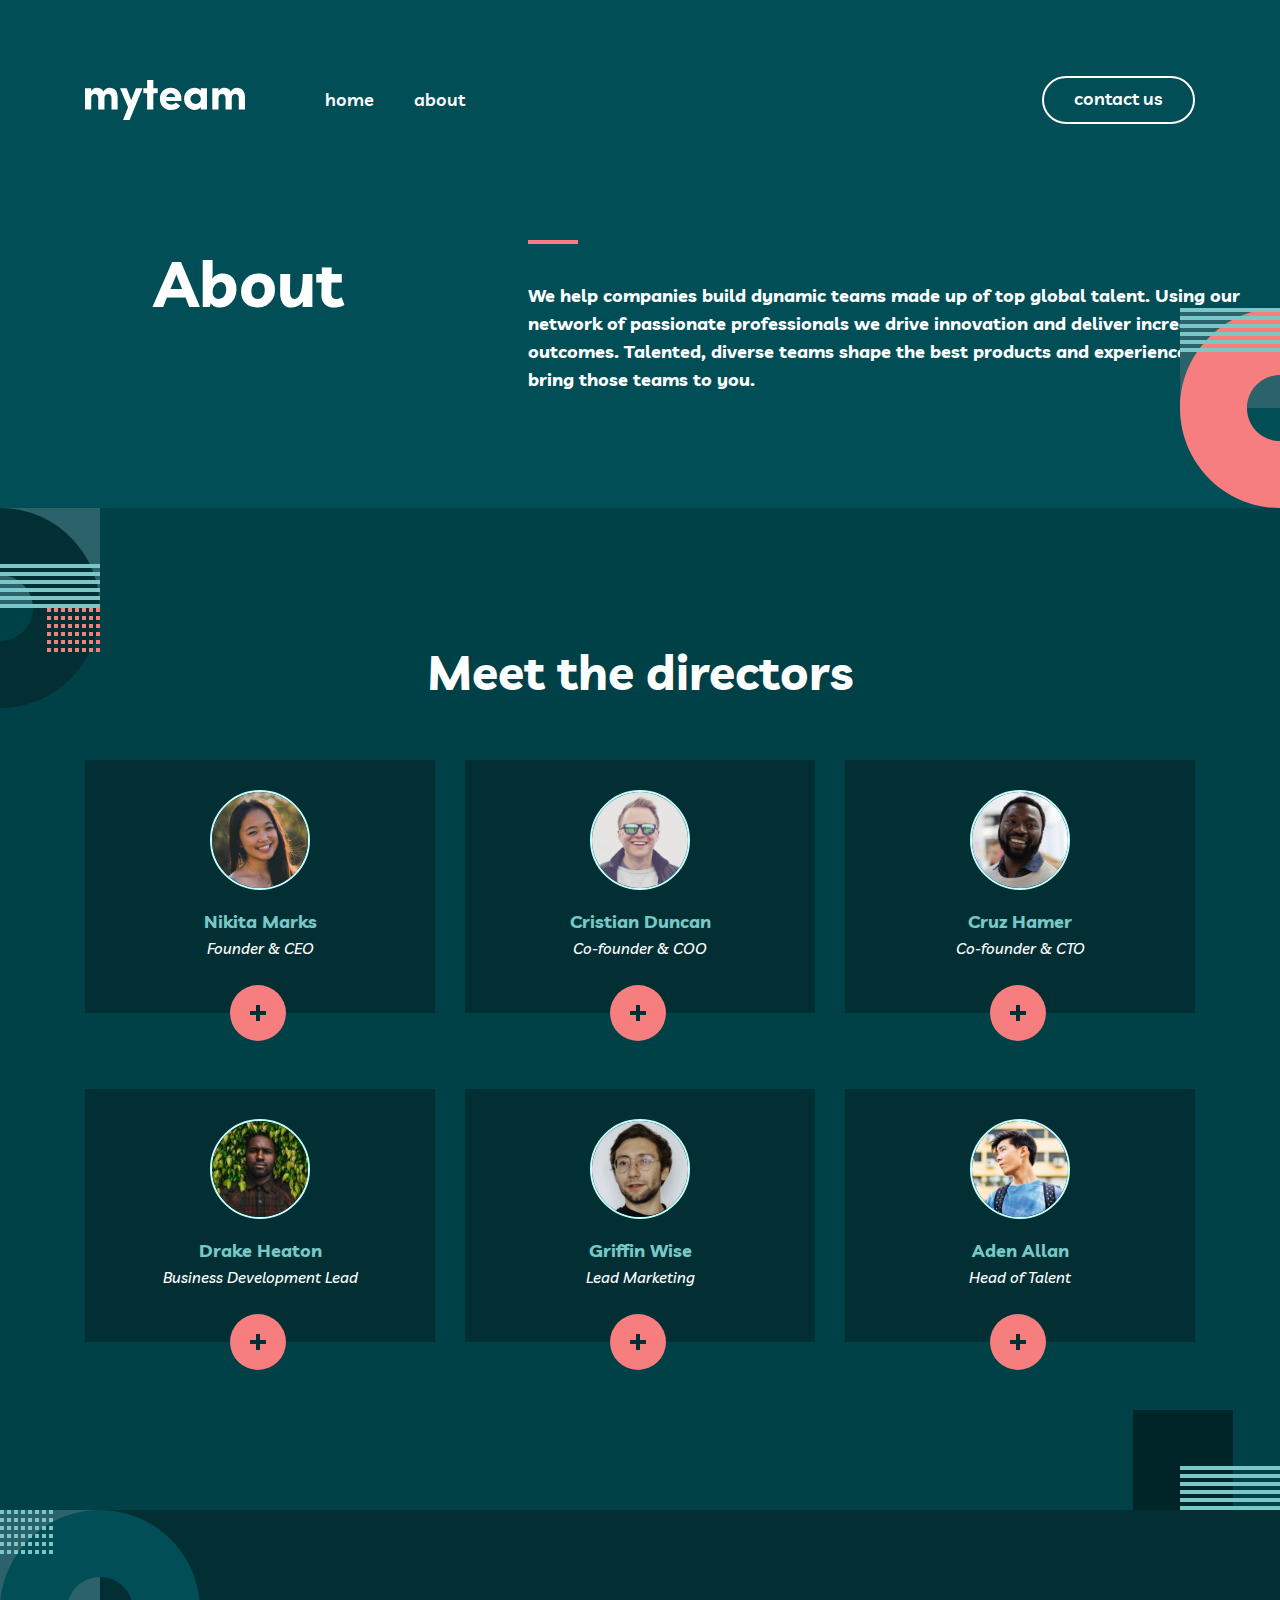
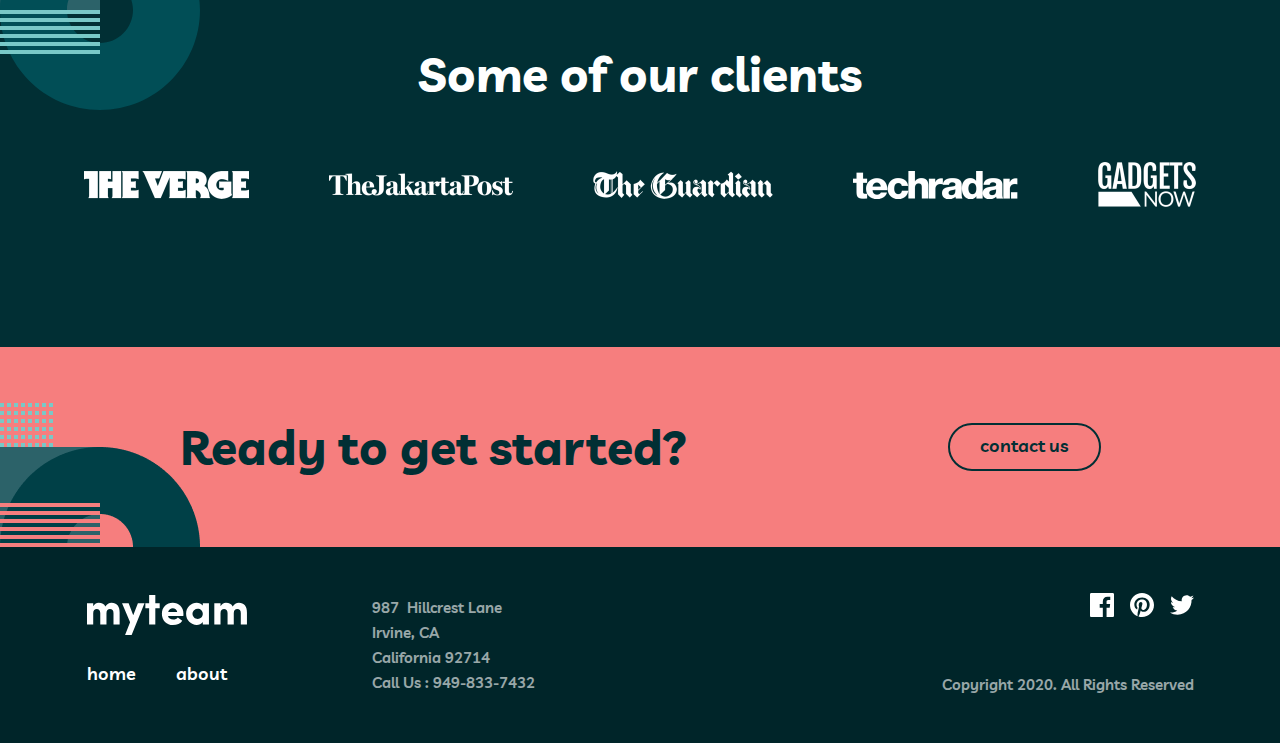
==== commit 7a3c8d06: "Merged main into side-menu-rectification-2.1" ====
--- a/about.html
+++ b/about.html
@@ -111,8 +111,7 @@
               <p class="motos">“Unleash Your Potential - Discover the Power of Work. Passion Meets Purpose: Let Your Work.”</p>
               <!-- Social medias logos -->
               <div class="about-logos">
-                <a href="https://x.com/"><svg xmlns="http://www.w3.org/2000/svg" width="60" height="20" viewBox="0 0 60 20" fill="none"><path fill-rule="evenodd" clip-rule="evenodd" d="M42 0H58C59.1 0 60 0.9 60 2V18C60 19.1 59.1 20 58 20H42C40.9 20 40 19.1 40 18V2C40 0.9 40.9 0 42 0ZM46 17V8H43V17H46ZM44.5 6.3C43.5 6.3 42.7 5.5 42.7 4.5C42.7 3.5 43.5 2.7 44.5 2.7C45.5 2.7 46.3 3.5 46.3 4.5C46.3 5.5 45.5 6.3 44.5 6.3ZM54 17H57V11.3C57 9.4 55.4 7.8 53.5 7.8C52.6 7.8 51.5 8.4 51 9.2V8H48V17H51V11.7C51 10.9 51.7 10.2 52.5 10.2C53.3 10.2 54 10.9 54 11.7V17Z" fill="white" class="logo-linkedin"/></svg></a> <a href="https://www.linkedin.com/home"><svg xmlns="http://www.w3.org/2000/svg" width="60" height="20" viewBox="0 0 60 20" fill="none"><path d="M24 2.309C23.117 2.701 22.168 2.965 21.172 3.084C22.189 2.475 22.97 1.51 23.337 0.36C22.386 0.924 21.332 1.334 20.21 1.555C19.313 0.598 18.032 0 16.616 0C13.437 0 11.101 2.966 11.819 6.045C7.728 5.84 4.1 3.88 1.671 0.901C0.381 3.114 1.002 6.009 3.194 7.475C2.388 7.449 1.628 7.228 0.965 6.859C0.911 9.14 2.546 11.274 4.914 11.749C4.221 11.937 3.462 11.981 2.69 11.833C3.316 13.789 5.134 15.212 7.29 15.252C5.22 16.875 2.612 17.6 0 17.292C2.179 18.689 4.768 19.504 7.548 19.504C16.69 19.504 21.855 11.783 21.543 4.858C22.505 4.163 23.34 3.296 24 2.309Z" fill="white" class="logo-twitter"/>
-                </svg></a>
+                <a href="https://x.com/"><svg xmlns="http://www.w3.org/2000/svg" width="24" height="19.5" viewBox="0 0 24 19.5" fill="none"><path d="M24.5 2.309C23.617 2.701 22.668 2.965 21.672 3.084C22.689 2.475 23.47 1.51 23.837 0.36C22.886 0.924 21.832 1.334 20.71 1.555C19.813 0.598 18.532 0 17.116 0C13.937 0 11.601 2.966 12.319 6.045C8.228 5.84 4.6 3.88 2.171 0.901C0.881 3.114 1.502 6.009 3.694 7.475C2.888 7.449 2.128 7.228 1.465 6.859C1.411 9.14 3.046 11.274 5.414 11.749C4.721 11.937 3.962 11.981 3.19 11.833C3.816 13.789 5.634 15.212 7.79 15.252C5.72 16.875 3.112 17.6 0.5 17.292C2.679 18.689 5.268 19.504 8.048 19.504C17.19 19.504 22.355 11.783 22.043 4.858C23.005 4.163 23.84 3.296 24.5 2.309Z" fill="white" class="logo-twitter"/></svg></a> <a href="https://www.linkedin.com/home"><svg xmlns="http://www.w3.org/2000/svg" width="20" height="20" viewBox="0 0 20 20" fill="none"><path fill-rule="evenodd" clip-rule="evenodd" d="M2.5 0H18.5C19.6 0 20.5 0.9 20.5 2V18C20.5 19.1 19.6 20 18.5 20H2.5C1.4 20 0.5 19.1 0.5 18V2C0.5 0.9 1.4 0 2.5 0ZM6.5 17V8H3.5V17H6.5ZM5 6.3C4 6.3 3.2 5.5 3.2 4.5C3.2 3.5 4 2.7 5 2.7C6 2.7 6.8 3.5 6.8 4.5C6.8 5.5 6 6.3 5 6.3ZM14.5 17H17.5V11.3C17.5 9.4 15.9 7.8 14 7.8C13.1 7.8 12 8.4 11.5 9.2V8H8.5V17H11.5V11.7C11.5 10.9 12.2 10.2 13 10.2C13.8 10.2 14.5 10.9 14.5 11.7V17Z" fill="white" class="logo-linkedin"/></svg></a>
               </div>
               <!-- X logo -->
               <div class="bubble-blue">
@@ -143,8 +142,7 @@
               <p class="motos">“Conquer the Day, One Task at a Time - The Art of Work. Elevate Your Craft, Elevate Your Life.”</p>
               <!-- Social medias logos -->
               <div class="about-logos">
-                <a href="https://x.com/"><svg xmlns="http://www.w3.org/2000/svg" width="60" height="20" viewBox="0 0 60 20" fill="none"><path fill-rule="evenodd" clip-rule="evenodd" d="M42 0H58C59.1 0 60 0.9 60 2V18C60 19.1 59.1 20 58 20H42C40.9 20 40 19.1 40 18V2C40 0.9 40.9 0 42 0ZM46 17V8H43V17H46ZM44.5 6.3C43.5 6.3 42.7 5.5 42.7 4.5C42.7 3.5 43.5 2.7 44.5 2.7C45.5 2.7 46.3 3.5 46.3 4.5C46.3 5.5 45.5 6.3 44.5 6.3ZM54 17H57V11.3C57 9.4 55.4 7.8 53.5 7.8C52.6 7.8 51.5 8.4 51 9.2V8H48V17H51V11.7C51 10.9 51.7 10.2 52.5 10.2C53.3 10.2 54 10.9 54 11.7V17Z" fill="white" class="logo-linkedin"/></svg></a> <a href="https://www.linkedin.com/home"><svg xmlns="http://www.w3.org/2000/svg" width="60" height="20" viewBox="0 0 60 20" fill="none"><path d="M24 2.309C23.117 2.701 22.168 2.965 21.172 3.084C22.189 2.475 22.97 1.51 23.337 0.36C22.386 0.924 21.332 1.334 20.21 1.555C19.313 0.598 18.032 0 16.616 0C13.437 0 11.101 2.966 11.819 6.045C7.728 5.84 4.1 3.88 1.671 0.901C0.381 3.114 1.002 6.009 3.194 7.475C2.388 7.449 1.628 7.228 0.965 6.859C0.911 9.14 2.546 11.274 4.914 11.749C4.221 11.937 3.462 11.981 2.69 11.833C3.316 13.789 5.134 15.212 7.29 15.252C5.22 16.875 2.612 17.6 0 17.292C2.179 18.689 4.768 19.504 7.548 19.504C16.69 19.504 21.855 11.783 21.543 4.858C22.505 4.163 23.34 3.296 24 2.309Z" fill="white" class="logo-twitter"/>
-                </svg></a>
+                <a href="https://x.com/"><svg xmlns="http://www.w3.org/2000/svg" width="24" height="19.5" viewBox="0 0 24 19.5" fill="none"><path d="M24.5 2.309C23.617 2.701 22.668 2.965 21.672 3.084C22.689 2.475 23.47 1.51 23.837 0.36C22.886 0.924 21.832 1.334 20.71 1.555C19.813 0.598 18.532 0 17.116 0C13.937 0 11.601 2.966 12.319 6.045C8.228 5.84 4.6 3.88 2.171 0.901C0.881 3.114 1.502 6.009 3.694 7.475C2.888 7.449 2.128 7.228 1.465 6.859C1.411 9.14 3.046 11.274 5.414 11.749C4.721 11.937 3.962 11.981 3.19 11.833C3.816 13.789 5.634 15.212 7.79 15.252C5.72 16.875 3.112 17.6 0.5 17.292C2.679 18.689 5.268 19.504 8.048 19.504C17.19 19.504 22.355 11.783 22.043 4.858C23.005 4.163 23.84 3.296 24.5 2.309Z" fill="white" class="logo-twitter"/></svg></a> <a href="https://www.linkedin.com/home"><svg xmlns="http://www.w3.org/2000/svg" width="20" height="20" viewBox="0 0 20 20" fill="none"><path fill-rule="evenodd" clip-rule="evenodd" d="M2.5 0H18.5C19.6 0 20.5 0.9 20.5 2V18C20.5 19.1 19.6 20 18.5 20H2.5C1.4 20 0.5 19.1 0.5 18V2C0.5 0.9 1.4 0 2.5 0ZM6.5 17V8H3.5V17H6.5ZM5 6.3C4 6.3 3.2 5.5 3.2 4.5C3.2 3.5 4 2.7 5 2.7C6 2.7 6.8 3.5 6.8 4.5C6.8 5.5 6 6.3 5 6.3ZM14.5 17H17.5V11.3C17.5 9.4 15.9 7.8 14 7.8C13.1 7.8 12 8.4 11.5 9.2V8H8.5V17H11.5V11.7C11.5 10.9 12.2 10.2 13 10.2C13.8 10.2 14.5 10.9 14.5 11.7V17Z" fill="white" class="logo-linkedin"/></svg></a>
               </div>
               <!-- X logo -->
               <div class="bubble-blue">
@@ -175,8 +173,7 @@
               <p class="motos">“Embrace the Grind, Reap the Rewards - The Mantra of Work. Dare to Excel, Dare to Succeed.”</p>
               <!-- Social medias logos -->
               <div class="about-logos">
-                <a href="https://x.com/"><svg xmlns="http://www.w3.org/2000/svg" width="60" height="20" viewBox="0 0 60 20" fill="none"><path fill-rule="evenodd" clip-rule="evenodd" d="M42 0H58C59.1 0 60 0.9 60 2V18C60 19.1 59.1 20 58 20H42C40.9 20 40 19.1 40 18V2C40 0.9 40.9 0 42 0ZM46 17V8H43V17H46ZM44.5 6.3C43.5 6.3 42.7 5.5 42.7 4.5C42.7 3.5 43.5 2.7 44.5 2.7C45.5 2.7 46.3 3.5 46.3 4.5C46.3 5.5 45.5 6.3 44.5 6.3ZM54 17H57V11.3C57 9.4 55.4 7.8 53.5 7.8C52.6 7.8 51.5 8.4 51 9.2V8H48V17H51V11.7C51 10.9 51.7 10.2 52.5 10.2C53.3 10.2 54 10.9 54 11.7V17Z" fill="white" class="logo-linkedin"/></svg></a> <a href="https://www.linkedin.com/home"><svg xmlns="http://www.w3.org/2000/svg" width="60" height="20" viewBox="0 0 60 20" fill="none"><path d="M24 2.309C23.117 2.701 22.168 2.965 21.172 3.084C22.189 2.475 22.97 1.51 23.337 0.36C22.386 0.924 21.332 1.334 20.21 1.555C19.313 0.598 18.032 0 16.616 0C13.437 0 11.101 2.966 11.819 6.045C7.728 5.84 4.1 3.88 1.671 0.901C0.381 3.114 1.002 6.009 3.194 7.475C2.388 7.449 1.628 7.228 0.965 6.859C0.911 9.14 2.546 11.274 4.914 11.749C4.221 11.937 3.462 11.981 2.69 11.833C3.316 13.789 5.134 15.212 7.29 15.252C5.22 16.875 2.612 17.6 0 17.292C2.179 18.689 4.768 19.504 7.548 19.504C16.69 19.504 21.855 11.783 21.543 4.858C22.505 4.163 23.34 3.296 24 2.309Z" fill="white" class="logo-twitter"/>
-                </svg></a>
+                <a href="https://x.com/"><svg xmlns="http://www.w3.org/2000/svg" width="24" height="19.5" viewBox="0 0 24 19.5" fill="none"><path d="M24.5 2.309C23.617 2.701 22.668 2.965 21.672 3.084C22.689 2.475 23.47 1.51 23.837 0.36C22.886 0.924 21.832 1.334 20.71 1.555C19.813 0.598 18.532 0 17.116 0C13.937 0 11.601 2.966 12.319 6.045C8.228 5.84 4.6 3.88 2.171 0.901C0.881 3.114 1.502 6.009 3.694 7.475C2.888 7.449 2.128 7.228 1.465 6.859C1.411 9.14 3.046 11.274 5.414 11.749C4.721 11.937 3.962 11.981 3.19 11.833C3.816 13.789 5.634 15.212 7.79 15.252C5.72 16.875 3.112 17.6 0.5 17.292C2.679 18.689 5.268 19.504 8.048 19.504C17.19 19.504 22.355 11.783 22.043 4.858C23.005 4.163 23.84 3.296 24.5 2.309Z" fill="white" class="logo-twitter"/></svg></a> <a href="https://www.linkedin.com/home"><svg xmlns="http://www.w3.org/2000/svg" width="20" height="20" viewBox="0 0 20 20" fill="none"><path fill-rule="evenodd" clip-rule="evenodd" d="M2.5 0H18.5C19.6 0 20.5 0.9 20.5 2V18C20.5 19.1 19.6 20 18.5 20H2.5C1.4 20 0.5 19.1 0.5 18V2C0.5 0.9 1.4 0 2.5 0ZM6.5 17V8H3.5V17H6.5ZM5 6.3C4 6.3 3.2 5.5 3.2 4.5C3.2 3.5 4 2.7 5 2.7C6 2.7 6.8 3.5 6.8 4.5C6.8 5.5 6 6.3 5 6.3ZM14.5 17H17.5V11.3C17.5 9.4 15.9 7.8 14 7.8C13.1 7.8 12 8.4 11.5 9.2V8H8.5V17H11.5V11.7C11.5 10.9 12.2 10.2 13 10.2C13.8 10.2 14.5 10.9 14.5 11.7V17Z" fill="white" class="logo-linkedin"/></svg></a>
               </div>
               <!-- X logo -->
               <div class="bubble-blue">
@@ -207,8 +204,7 @@
               <p class="motos">“Forge Your Path, One Step at a Time - The Journey of Work. Unlock Your Brilliance.”</p>
               <!-- Social medias logos -->
               <div class="about-logos">
-                <a href="https://x.com/"><svg xmlns="http://www.w3.org/2000/svg" width="60" height="20" viewBox="0 0 60 20" fill="none"><path fill-rule="evenodd" clip-rule="evenodd" d="M42 0H58C59.1 0 60 0.9 60 2V18C60 19.1 59.1 20 58 20H42C40.9 20 40 19.1 40 18V2C40 0.9 40.9 0 42 0ZM46 17V8H43V17H46ZM44.5 6.3C43.5 6.3 42.7 5.5 42.7 4.5C42.7 3.5 43.5 2.7 44.5 2.7C45.5 2.7 46.3 3.5 46.3 4.5C46.3 5.5 45.5 6.3 44.5 6.3ZM54 17H57V11.3C57 9.4 55.4 7.8 53.5 7.8C52.6 7.8 51.5 8.4 51 9.2V8H48V17H51V11.7C51 10.9 51.7 10.2 52.5 10.2C53.3 10.2 54 10.9 54 11.7V17Z" fill="white" class="logo-linkedin"/></svg></a> <a href="https://www.linkedin.com/home"><svg xmlns="http://www.w3.org/2000/svg" width="60" height="20" viewBox="0 0 60 20" fill="none"><path d="M24 2.309C23.117 2.701 22.168 2.965 21.172 3.084C22.189 2.475 22.97 1.51 23.337 0.36C22.386 0.924 21.332 1.334 20.21 1.555C19.313 0.598 18.032 0 16.616 0C13.437 0 11.101 2.966 11.819 6.045C7.728 5.84 4.1 3.88 1.671 0.901C0.381 3.114 1.002 6.009 3.194 7.475C2.388 7.449 1.628 7.228 0.965 6.859C0.911 9.14 2.546 11.274 4.914 11.749C4.221 11.937 3.462 11.981 2.69 11.833C3.316 13.789 5.134 15.212 7.29 15.252C5.22 16.875 2.612 17.6 0 17.292C2.179 18.689 4.768 19.504 7.548 19.504C16.69 19.504 21.855 11.783 21.543 4.858C22.505 4.163 23.34 3.296 24 2.309Z" fill="white" class="logo-twitter"/>
-                </svg></a>
+                <a href="https://x.com/"><svg xmlns="http://www.w3.org/2000/svg" width="24" height="19.5" viewBox="0 0 24 19.5" fill="none"><path d="M24.5 2.309C23.617 2.701 22.668 2.965 21.672 3.084C22.689 2.475 23.47 1.51 23.837 0.36C22.886 0.924 21.832 1.334 20.71 1.555C19.813 0.598 18.532 0 17.116 0C13.937 0 11.601 2.966 12.319 6.045C8.228 5.84 4.6 3.88 2.171 0.901C0.881 3.114 1.502 6.009 3.694 7.475C2.888 7.449 2.128 7.228 1.465 6.859C1.411 9.14 3.046 11.274 5.414 11.749C4.721 11.937 3.962 11.981 3.19 11.833C3.816 13.789 5.634 15.212 7.79 15.252C5.72 16.875 3.112 17.6 0.5 17.292C2.679 18.689 5.268 19.504 8.048 19.504C17.19 19.504 22.355 11.783 22.043 4.858C23.005 4.163 23.84 3.296 24.5 2.309Z" fill="white" class="logo-twitter"/></svg></a> <a href="https://www.linkedin.com/home"><svg xmlns="http://www.w3.org/2000/svg" width="20" height="20" viewBox="0 0 20 20" fill="none"><path fill-rule="evenodd" clip-rule="evenodd" d="M2.5 0H18.5C19.6 0 20.5 0.9 20.5 2V18C20.5 19.1 19.6 20 18.5 20H2.5C1.4 20 0.5 19.1 0.5 18V2C0.5 0.9 1.4 0 2.5 0ZM6.5 17V8H3.5V17H6.5ZM5 6.3C4 6.3 3.2 5.5 3.2 4.5C3.2 3.5 4 2.7 5 2.7C6 2.7 6.8 3.5 6.8 4.5C6.8 5.5 6 6.3 5 6.3ZM14.5 17H17.5V11.3C17.5 9.4 15.9 7.8 14 7.8C13.1 7.8 12 8.4 11.5 9.2V8H8.5V17H11.5V11.7C11.5 10.9 12.2 10.2 13 10.2C13.8 10.2 14.5 10.9 14.5 11.7V17Z" fill="white" class="logo-linkedin"/></svg></a>
               </div>
               <!-- X logo -->
               <div class="bubble-blue">
@@ -239,8 +235,7 @@
               <p class="motos">“Unique perspectives shape unique products, which is what you need to survive these days.”</p>
               <!-- Social medias logos -->
               <div class="about-logos">
-                <a href="https://x.com/"><svg xmlns="http://www.w3.org/2000/svg" width="60" height="20" viewBox="0 0 60 20" fill="none"><path fill-rule="evenodd" clip-rule="evenodd" d="M42 0H58C59.1 0 60 0.9 60 2V18C60 19.1 59.1 20 58 20H42C40.9 20 40 19.1 40 18V2C40 0.9 40.9 0 42 0ZM46 17V8H43V17H46ZM44.5 6.3C43.5 6.3 42.7 5.5 42.7 4.5C42.7 3.5 43.5 2.7 44.5 2.7C45.5 2.7 46.3 3.5 46.3 4.5C46.3 5.5 45.5 6.3 44.5 6.3ZM54 17H57V11.3C57 9.4 55.4 7.8 53.5 7.8C52.6 7.8 51.5 8.4 51 9.2V8H48V17H51V11.7C51 10.9 51.7 10.2 52.5 10.2C53.3 10.2 54 10.9 54 11.7V17Z" fill="white" class="logo-linkedin"/></svg></a> <a href="https://www.linkedin.com/home"><svg xmlns="http://www.w3.org/2000/svg" width="60" height="20" viewBox="0 0 60 20" fill="none"><path d="M24 2.309C23.117 2.701 22.168 2.965 21.172 3.084C22.189 2.475 22.97 1.51 23.337 0.36C22.386 0.924 21.332 1.334 20.21 1.555C19.313 0.598 18.032 0 16.616 0C13.437 0 11.101 2.966 11.819 6.045C7.728 5.84 4.1 3.88 1.671 0.901C0.381 3.114 1.002 6.009 3.194 7.475C2.388 7.449 1.628 7.228 0.965 6.859C0.911 9.14 2.546 11.274 4.914 11.749C4.221 11.937 3.462 11.981 2.69 11.833C3.316 13.789 5.134 15.212 7.29 15.252C5.22 16.875 2.612 17.6 0 17.292C2.179 18.689 4.768 19.504 7.548 19.504C16.69 19.504 21.855 11.783 21.543 4.858C22.505 4.163 23.34 3.296 24 2.309Z" fill="white" class="logo-twitter"/>
-                </svg></a>
+                <a href="https://x.com/"><svg xmlns="http://www.w3.org/2000/svg" width="24" height="19.5" viewBox="0 0 24 19.5" fill="none"><path d="M24.5 2.309C23.617 2.701 22.668 2.965 21.672 3.084C22.689 2.475 23.47 1.51 23.837 0.36C22.886 0.924 21.832 1.334 20.71 1.555C19.813 0.598 18.532 0 17.116 0C13.937 0 11.601 2.966 12.319 6.045C8.228 5.84 4.6 3.88 2.171 0.901C0.881 3.114 1.502 6.009 3.694 7.475C2.888 7.449 2.128 7.228 1.465 6.859C1.411 9.14 3.046 11.274 5.414 11.749C4.721 11.937 3.962 11.981 3.19 11.833C3.816 13.789 5.634 15.212 7.79 15.252C5.72 16.875 3.112 17.6 0.5 17.292C2.679 18.689 5.268 19.504 8.048 19.504C17.19 19.504 22.355 11.783 22.043 4.858C23.005 4.163 23.84 3.296 24.5 2.309Z" fill="white" class="logo-twitter"/></svg></a> <a href="https://www.linkedin.com/home"><svg xmlns="http://www.w3.org/2000/svg" width="20" height="20" viewBox="0 0 20 20" fill="none"><path fill-rule="evenodd" clip-rule="evenodd" d="M2.5 0H18.5C19.6 0 20.5 0.9 20.5 2V18C20.5 19.1 19.6 20 18.5 20H2.5C1.4 20 0.5 19.1 0.5 18V2C0.5 0.9 1.4 0 2.5 0ZM6.5 17V8H3.5V17H6.5ZM5 6.3C4 6.3 3.2 5.5 3.2 4.5C3.2 3.5 4 2.7 5 2.7C6 2.7 6.8 3.5 6.8 4.5C6.8 5.5 6 6.3 5 6.3ZM14.5 17H17.5V11.3C17.5 9.4 15.9 7.8 14 7.8C13.1 7.8 12 8.4 11.5 9.2V8H8.5V17H11.5V11.7C11.5 10.9 12.2 10.2 13 10.2C13.8 10.2 14.5 10.9 14.5 11.7V17Z" fill="white" class="logo-linkedin"/></svg></a>
               </div>
               <!-- X logo -->
               <div class="bubble-blue">
@@ -271,8 +266,7 @@
               <p class="motos">“Empowered teams create truly amazing products. Set the north star and let them follow it.”</p>
               <!-- Social medias logos -->
               <div class="about-logos">
-                <a href="https://x.com/"><svg xmlns="http://www.w3.org/2000/svg" width="60" height="20" viewBox="0 0 60 20" fill="none"><path fill-rule="evenodd" clip-rule="evenodd" d="M42 0H58C59.1 0 60 0.9 60 2V18C60 19.1 59.1 20 58 20H42C40.9 20 40 19.1 40 18V2C40 0.9 40.9 0 42 0ZM46 17V8H43V17H46ZM44.5 6.3C43.5 6.3 42.7 5.5 42.7 4.5C42.7 3.5 43.5 2.7 44.5 2.7C45.5 2.7 46.3 3.5 46.3 4.5C46.3 5.5 45.5 6.3 44.5 6.3ZM54 17H57V11.3C57 9.4 55.4 7.8 53.5 7.8C52.6 7.8 51.5 8.4 51 9.2V8H48V17H51V11.7C51 10.9 51.7 10.2 52.5 10.2C53.3 10.2 54 10.9 54 11.7V17Z" fill="white" class="logo-linkedin"/></svg></a> <a href="https://www.linkedin.com/home"><svg xmlns="http://www.w3.org/2000/svg" width="60" height="20" viewBox="0 0 60 20" fill="none"><path d="M24 2.309C23.117 2.701 22.168 2.965 21.172 3.084C22.189 2.475 22.97 1.51 23.337 0.36C22.386 0.924 21.332 1.334 20.21 1.555C19.313 0.598 18.032 0 16.616 0C13.437 0 11.101 2.966 11.819 6.045C7.728 5.84 4.1 3.88 1.671 0.901C0.381 3.114 1.002 6.009 3.194 7.475C2.388 7.449 1.628 7.228 0.965 6.859C0.911 9.14 2.546 11.274 4.914 11.749C4.221 11.937 3.462 11.981 2.69 11.833C3.316 13.789 5.134 15.212 7.29 15.252C5.22 16.875 2.612 17.6 0 17.292C2.179 18.689 4.768 19.504 7.548 19.504C16.69 19.504 21.855 11.783 21.543 4.858C22.505 4.163 23.34 3.296 24 2.309Z" fill="white" class="logo-twitter"/>
-                </svg></a>
+                <a href="https://x.com/"><svg xmlns="http://www.w3.org/2000/svg" width="24" height="19.5" viewBox="0 0 24 19.5" fill="none"><path d="M24.5 2.309C23.617 2.701 22.668 2.965 21.672 3.084C22.689 2.475 23.47 1.51 23.837 0.36C22.886 0.924 21.832 1.334 20.71 1.555C19.813 0.598 18.532 0 17.116 0C13.937 0 11.601 2.966 12.319 6.045C8.228 5.84 4.6 3.88 2.171 0.901C0.881 3.114 1.502 6.009 3.694 7.475C2.888 7.449 2.128 7.228 1.465 6.859C1.411 9.14 3.046 11.274 5.414 11.749C4.721 11.937 3.962 11.981 3.19 11.833C3.816 13.789 5.634 15.212 7.79 15.252C5.72 16.875 3.112 17.6 0.5 17.292C2.679 18.689 5.268 19.504 8.048 19.504C17.19 19.504 22.355 11.783 22.043 4.858C23.005 4.163 23.84 3.296 24.5 2.309Z" fill="white" class="logo-twitter"/></svg></a> <a href="https://www.linkedin.com/home"><svg xmlns="http://www.w3.org/2000/svg" width="20" height="20" viewBox="0 0 20 20" fill="none"><path fill-rule="evenodd" clip-rule="evenodd" d="M2.5 0H18.5C19.6 0 20.5 0.9 20.5 2V18C20.5 19.1 19.6 20 18.5 20H2.5C1.4 20 0.5 19.1 0.5 18V2C0.5 0.9 1.4 0 2.5 0ZM6.5 17V8H3.5V17H6.5ZM5 6.3C4 6.3 3.2 5.5 3.2 4.5C3.2 3.5 4 2.7 5 2.7C6 2.7 6.8 3.5 6.8 4.5C6.8 5.5 6 6.3 5 6.3ZM14.5 17H17.5V11.3C17.5 9.4 15.9 7.8 14 7.8C13.1 7.8 12 8.4 11.5 9.2V8H8.5V17H11.5V11.7C11.5 10.9 12.2 10.2 13 10.2C13.8 10.2 14.5 10.9 14.5 11.7V17Z" fill="white" class="logo-linkedin"/></svg></a>
               </div>
               <!-- X logo -->
               <div class="bubble-blue">
@@ -353,15 +347,14 @@
             </div>
             <!-- Middle content in footer (address) -->
             <div class="address-main">
-                <p>987 &nbsp Hillcrest Lane<br>Irvine, CA<br>California 92714<br>Call Us : 949-833-7432</p>
+                <p>987 &nbspHillcrest Lane<br>Irvine, CA<br>California 92714<br>Call Us : 949-833-7432</p>
             </div>
             <!-- Right content in footer -->
             <div class="logos-copy">
                 <!-- Facebook, Pintarest and Twitter logos -->
                 <div class="logos">
                   <a href="https://www.facebook.com/"><svg xmlns="http://www.w3.org/2000/svg" width="24" height="24" viewBox="0 0 24 24" fill="none"> <path d="M22.675 0H1.325C0.593 0 0 0.593 0 1.325V22.676C0 23.407 0.593 24 1.325 24H12.82V14.706H9.692V11.084H12.82V8.413C12.82 5.313 14.713 3.625 17.479 3.625C18.804 3.625 19.942 3.724 20.274 3.768V7.008L18.356 7.009C16.852 7.009 16.561 7.724 16.561 8.772V11.085H20.148L19.681 14.707H16.561V24H22.677C23.407 24 24 23.407 24 22.675V1.325C24 0.593 23.407 0 22.675 0Z" fill="white" class="footer-facebook"/></svg></a> 
-                  <a href="https://www.pinterest.com/"><svg xmlns="http://www.w3.org/2000/svg" width="24" height="24" viewBox="0 0 24 24" fill="none"> <path d="M12 0C5.373 0 0 5.372 0 12C0 17.084 3.163 21.426 7.627 23.174C7.522 22.225 7.427 20.769 7.669 19.733C7.887 18.796 9.076 13.768 9.076 13.768C9.076 13.768 8.717 13.049 8.717 11.986C8.717 10.318 9.684 9.072 10.888 9.072C11.911 9.072 12.406 9.841 12.406 10.762C12.406 11.791 11.751 13.33 11.412 14.757C11.129 15.951 12.011 16.926 13.189 16.926C15.322 16.926 16.961 14.677 16.961 11.431C16.961 8.558 14.897 6.549 11.949 6.549C8.535 6.549 6.531 9.11 6.531 11.756C6.531 12.787 6.928 13.894 7.424 14.494C7.522 14.613 7.536 14.718 7.507 14.839L7.174 16.199C7.121 16.419 7 16.466 6.772 16.36C5.273 15.662 4.336 13.471 4.336 11.711C4.336 7.926 7.086 4.449 12.265 4.449C16.428 4.449 19.663 7.416 19.663 11.38C19.663 15.516 17.056 18.844 13.436 18.844C12.22 18.844 11.077 18.213 10.686 17.466L9.938 20.319C9.667 21.362 8.936 22.669 8.446 23.465C9.57 23.812 10.763 24 12 24C18.627 24 24 18.627 24 12C24 5.372 18.627 0 12 0Z" fill="white" class="footer-pintarest"/>
-                    </svg></a> 
+                  <a href="https://www.pinterest.com/"><svg xmlns="http://www.w3.org/2000/svg" width="24" height="24" viewBox="0 0 24 24" fill="none"> <path d="M12 0C5.373 0 0 5.372 0 12C0 17.084 3.163 21.426 7.627 23.174C7.522 22.225 7.427 20.769 7.669 19.733C7.887 18.796 9.076 13.768 9.076 13.768C9.076 13.768 8.717 13.049 8.717 11.986C8.717 10.318 9.684 9.072 10.888 9.072C11.911 9.072 12.406 9.841 12.406 10.762C12.406 11.791 11.751 13.33 11.412 14.757C11.129 15.951 12.011 16.926 13.189 16.926C15.322 16.926 16.961 14.677 16.961 11.431C16.961 8.558 14.897 6.549 11.949 6.549C8.535 6.549 6.531 9.11 6.531 11.756C6.531 12.787 6.928 13.894 7.424 14.494C7.522 14.613 7.536 14.718 7.507 14.839L7.174 16.199C7.121 16.419 7 16.466 6.772 16.36C5.273 15.662 4.336 13.471 4.336 11.711C4.336 7.926 7.086 4.449 12.265 4.449C16.428 4.449 19.663 7.416 19.663 11.38C19.663 15.516 17.056 18.844 13.436 18.844C12.22 18.844 11.077 18.213 10.686 17.466L9.938 20.319C9.667 21.362 8.936 22.669 8.446 23.465C9.57 23.812 10.763 24 12 24C18.627 24 24 18.627 24 12C24 5.372 18.627 0 12 0Z" fill="white" class="footer-pintarest"/></svg></a> 
                   <a href="https://x.com/?mx=2"><svg xmlns="http://www.w3.org/2000/svg" width="24" height="20" viewBox="0 0 24 20" fill="none"> <path d="M24 2.55699C23.117 2.94899 22.168 3.21299 21.172 3.33199C22.189 2.72299 22.97 1.75799 23.337 0.607986C22.386 1.17199 21.332 1.58199 20.21 1.80299C19.313 0.845986 18.032 0.247986 16.616 0.247986C13.437 0.247986 11.101 3.21399 11.819 6.29299C7.728 6.08799 4.1 4.12799 1.671 1.14899C0.381 3.36199 1.002 6.25699 3.194 7.72299C2.388 7.69699 1.628 7.47599 0.965 7.10699C0.911 9.38799 2.546 11.522 4.914 11.997C4.221 12.185 3.462 12.229 2.69 12.081C3.316 14.037 5.134 15.46 7.29 15.5C5.22 17.123 2.612 17.848 0 17.54C2.179 18.937 4.768 19.752 7.548 19.752C16.69 19.752 21.855 12.031 21.543 5.10599C22.505 4.41099 23.34 3.54399 24 2.55699Z" fill="white" class="footer-twitter"/>
                   </svg></a>
                 </div>
--- a/css/about.css
+++ b/css/about.css
@@ -35,17 +35,16 @@
 
   /* Display burger menu on mobile screens */
   .burger-menu {
-      display: flex;
-      position: absolute;
-      right: 20px;
-      width: 30px;
-      height: 24px;
-      flex-direction: column;
-      justify-content: space-between;
-      cursor: pointer;
-      z-index: 1001;
-  }
-
+    display: flex;
+    position: absolute;
+    right: 24px;
+    width: 20px;
+    height: 17px;
+    flex-direction: column;
+    justify-content: space-between;
+    cursor: pointer;
+    z-index: 1001;
+}
   /* Three lines (bars) for the burger menu */
   .burger-menu div {
       width: 30px;
@@ -329,6 +328,7 @@
   font-size: 48px;
   font-weight: 700;
   margin-top: 140px;
+  line-height: 48px;
 }
 
 /* Article logos */
@@ -600,8 +600,8 @@
     height: 96px;
     border: 2px solid var(--ab);
     border-radius: 96px;
-    margin-top: 32px;
-    margin-bottom: 16px;
+    margin-top: 30px;
+    margin-bottom: 14px;
 }
 
 /* H3 text and color configuration */
@@ -621,6 +621,7 @@
     font-style: italic;
     font-weight: 500;
     line-height: 25px;
+    margin-bottom: 56px;
 }
 
 /* Text, box size and position configuration */
@@ -709,7 +710,7 @@
 .about-logos {
   display: inline-flex;
   justify-content: center;
-  gap: 20px;
+  gap: 16px;
 }
 
 /* Twitter logo hover */
@@ -1265,7 +1266,7 @@
   height: 4px;
   background-color: var(--lc);
   position: relative;
-  top: -44px;
+  top: -53px;
   left: 400px;
 }
 
@@ -1278,7 +1279,7 @@
   text-align: left;
   margin-top: 20px;
   left: 400px;
-  bottom: 30px;
+  bottom: 35px;
   font-weight: 630;
   line-height: 28px;
   width: 730px;
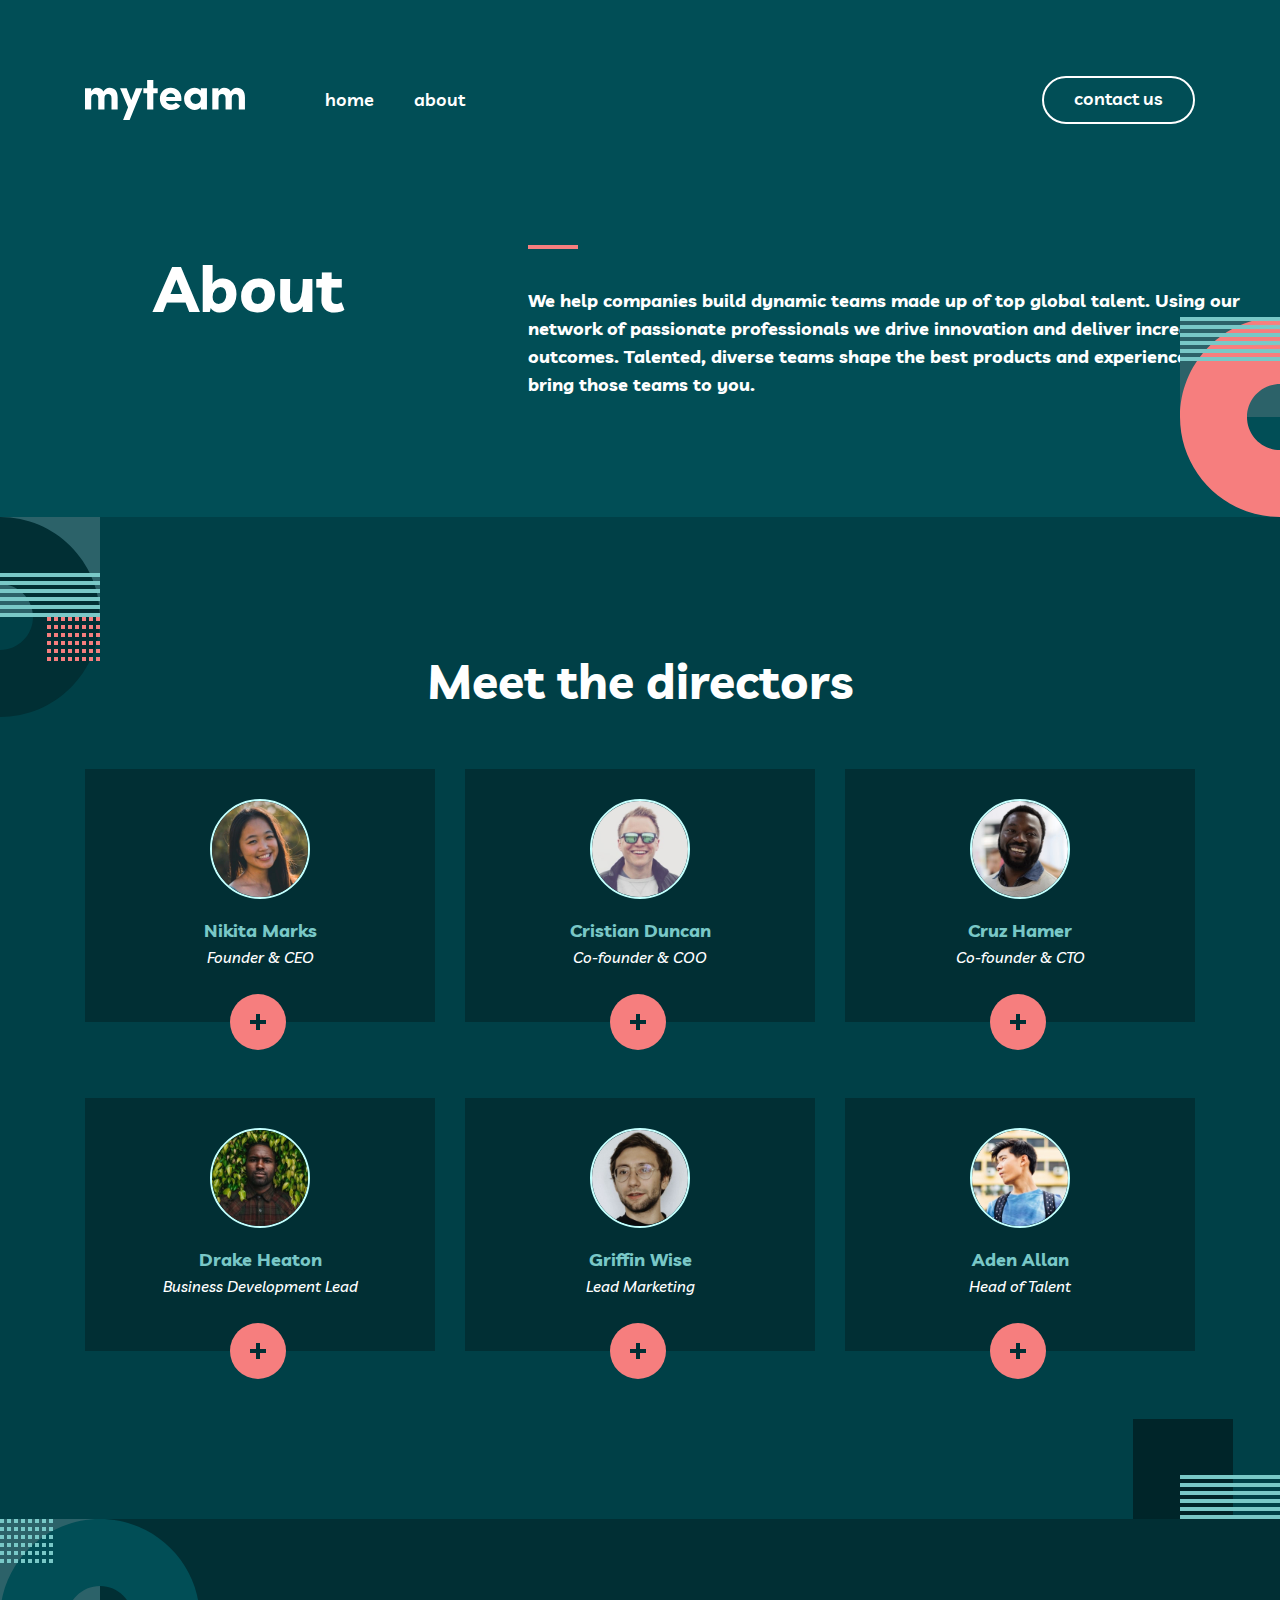
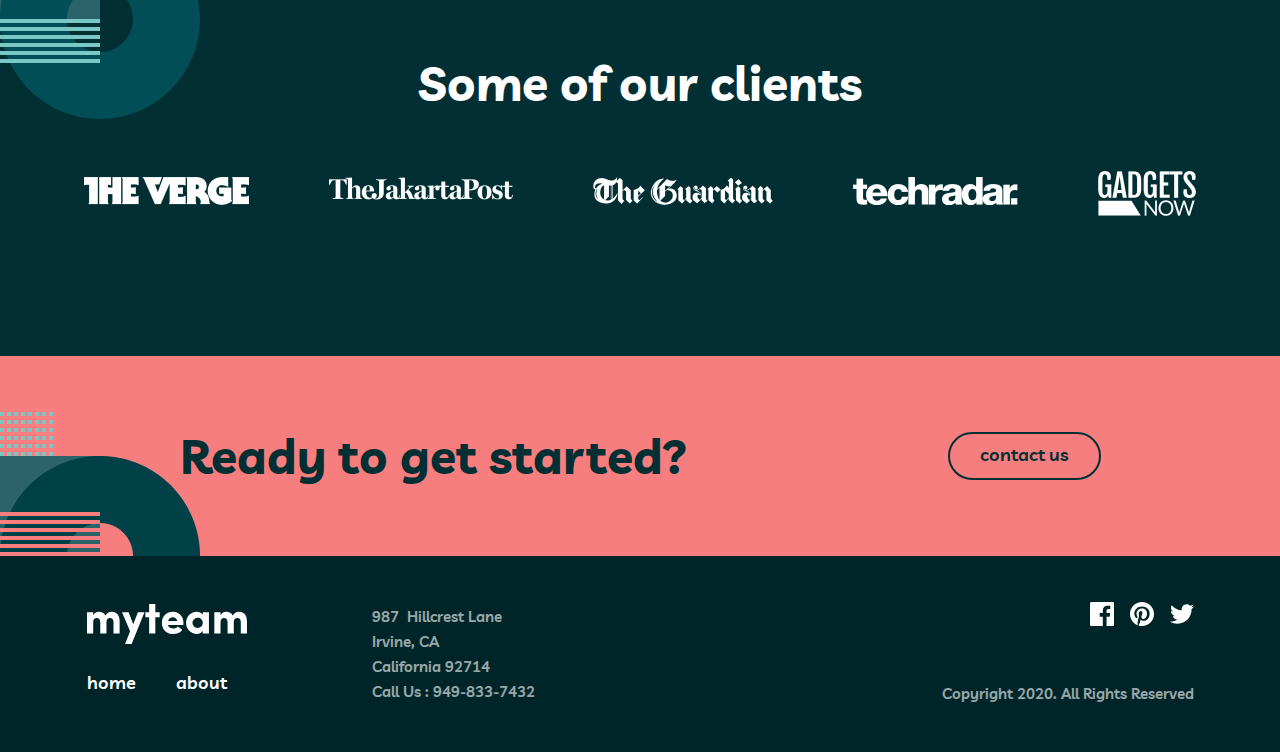
==== commit 7ce43d26: "Fixed errors" ====
--- a/about.html
+++ b/about.html
@@ -26,7 +26,7 @@
         <!-- Navigation links -->
         <div class="nav-links">
           <!-- Logo as an image -->
-          <img src="pictures/myteam 2.svg" alt="myteam" class="myteam-logo" />
+          <img src="pictures/myteam__2.svg" alt="myteam" class="myteam-logo" />
           <!-- Home link -->
           <a href="index.html" class="nav-item home">home</a>
           <!-- About link -->
@@ -40,7 +40,7 @@
 <header class="header-mobile">
   <div class="navbar-mobile">
       <!-- Logo -->
-      <img src="pictures/myteam 2.svg" alt="myteam" class="myteam-logo-mobile">
+      <img src="pictures/myteam__2.svg" alt="myteam" class="myteam-logo-mobile">
 
  
 
@@ -55,13 +55,13 @@
   <!-- Mobile menu (only visible on mobile screens) -->
 
 <div class="mobile-menu" id="mobileMenu">
-  <img class="close-menu" onclick="toggleMenu()"  alt="" src="pictures/Group 2.svg"></img>
-  <img class="" src="pictures/bg-pattern-about-1-mobile-nav-1.svg"></img>
+  <img class="close-menu" onclick="toggleMenu()"  alt="X sign" src="pictures/Group__2.svg">
+  <img class="" alt="Background decoration" src="pictures/bg-pattern-about-1-mobile-nav-1.svg">
 
 
   <a href="index.html" class="nav-item home-mobile">home</a>
   <a href="about.html" class="nav-item about-mobile">about</a>
-  <a href="contact.html"class="button-mobile button-one-mobile ">contact us</a>
+  <a href="contact.html" class="button-mobile button-one-mobile ">contact us</a>
 </div>
 </header>
 
@@ -315,6 +315,7 @@
             alt="Gadgets now"
             class="gadgetsnow"
         />
+        </div>
       </div>
     </article>
 
@@ -338,7 +339,7 @@
             <!-- Left conternt in footer -->
             <div class="my-team">
                 <!-- MyTeam logo -->
-                <img src="pictures/myteam 2.svg" alt="myteam logo" class="my-team-logo">
+                <img src="pictures/myteam__2.svg" alt="myteam logo" class="my-team-logo">
                 <!-- Navigation buttons -->
                 <div class="nav-buttons">
                     <a href="index.html" class="button-home">home</a>
@@ -347,7 +348,7 @@
             </div>
             <!-- Middle content in footer (address) -->
             <div class="address-main">
-                <p>987 &nbspHillcrest Lane<br>Irvine, CA<br>California 92714<br>Call Us : 949-833-7432</p>
+                <p>987 &nbsp;Hillcrest Lane<br>Irvine, CA<br>California 92714<br>Call Us : 949-833-7432</p>
             </div>
             <!-- Right content in footer -->
             <div class="logos-copy">
@@ -367,10 +368,8 @@
     </footer>
       <script src="js/about.js"></script>
       <div class="overlay" id="overlay" onclick="toggleMenu()"></div>
-
-  </body>
-  <script>
-    function toggleMenu() {
+    <script>
+      function toggleMenu() {
         const menu = document.getElementById("mobileMenu");
         const burger = document.querySelector(".burger-menu");
         const overlay = document.getElementById("overlay");
@@ -389,4 +388,5 @@
         }
     }
   </script>
+  </body>
 </html>
--- a/css/about.css
+++ b/css/about.css
@@ -35,6 +35,7 @@
 
   /* Display burger menu on mobile screens */
   .burger-menu {
+    top: 45px;
     display: flex;
     position: absolute;
     right: 24px;
@@ -47,7 +48,7 @@
 }
   /* Three lines (bars) for the burger menu */
   .burger-menu div {
-      width: 30px;
+      width: 20px;
       height: 3px;
       background-color: var(--w);
       transition: 0.3s;
@@ -85,7 +86,7 @@
   .close-menu {
       position: absolute;
       cursor: pointer;
-      top: 56px;
+      top: 46px;
       right: 25px;
       overflow: hidden;
       height: 17px;
@@ -318,7 +319,7 @@
   flex-direction: column;
   justify-content: center;
   align-items: center;
-  gap: 64px;
+  gap: 70px;
 }
 
 /* Article heading */
@@ -336,7 +337,7 @@
 .client-logos {
   display: inline-flex;
   justify-content: center;
-  align-items: center;
+  align-items: flex-start;
   gap: 80px;
   margin-bottom: 140px;
 }
@@ -374,6 +375,7 @@
 .gadgetsnow {
   width: 98px;
   height: 45px;
+  margin-top: -6px;
 }
 
 /* Media queries configurations for tablet (768px) */
@@ -392,7 +394,7 @@
   }
 
   .clients-content {
-    gap: 48px;
+    gap: 52px;
   }
 
   .client-logos {
@@ -431,6 +433,7 @@
   .gadgetsnow {
     width: 61px;
     height: 28px;
+    margin-top: -4px;
   }
 
 }
@@ -489,6 +492,7 @@
   .gadgetsnow {
     width: 86.79842px;
     height: 39.8419px;
+    margin-top: 0px;
   }
 
 }
@@ -1241,7 +1245,7 @@
   align-items: center;
   position: relative;
   overflow: hidden;
-  height: 194px;
+  height: 203px;
 }
 
 .about-content {
@@ -1370,7 +1374,7 @@
     line-height: 40px;
     position: relative;
     top: -80px;
-    left: -5px;
+    left: -10px;
   }
 
   .about-content p {
@@ -1381,6 +1385,7 @@
     max-width: 327px; 
     bottom: 55px;
     font-weight: 600;
+    left: -13px;
   }
 
   .about-decor {
